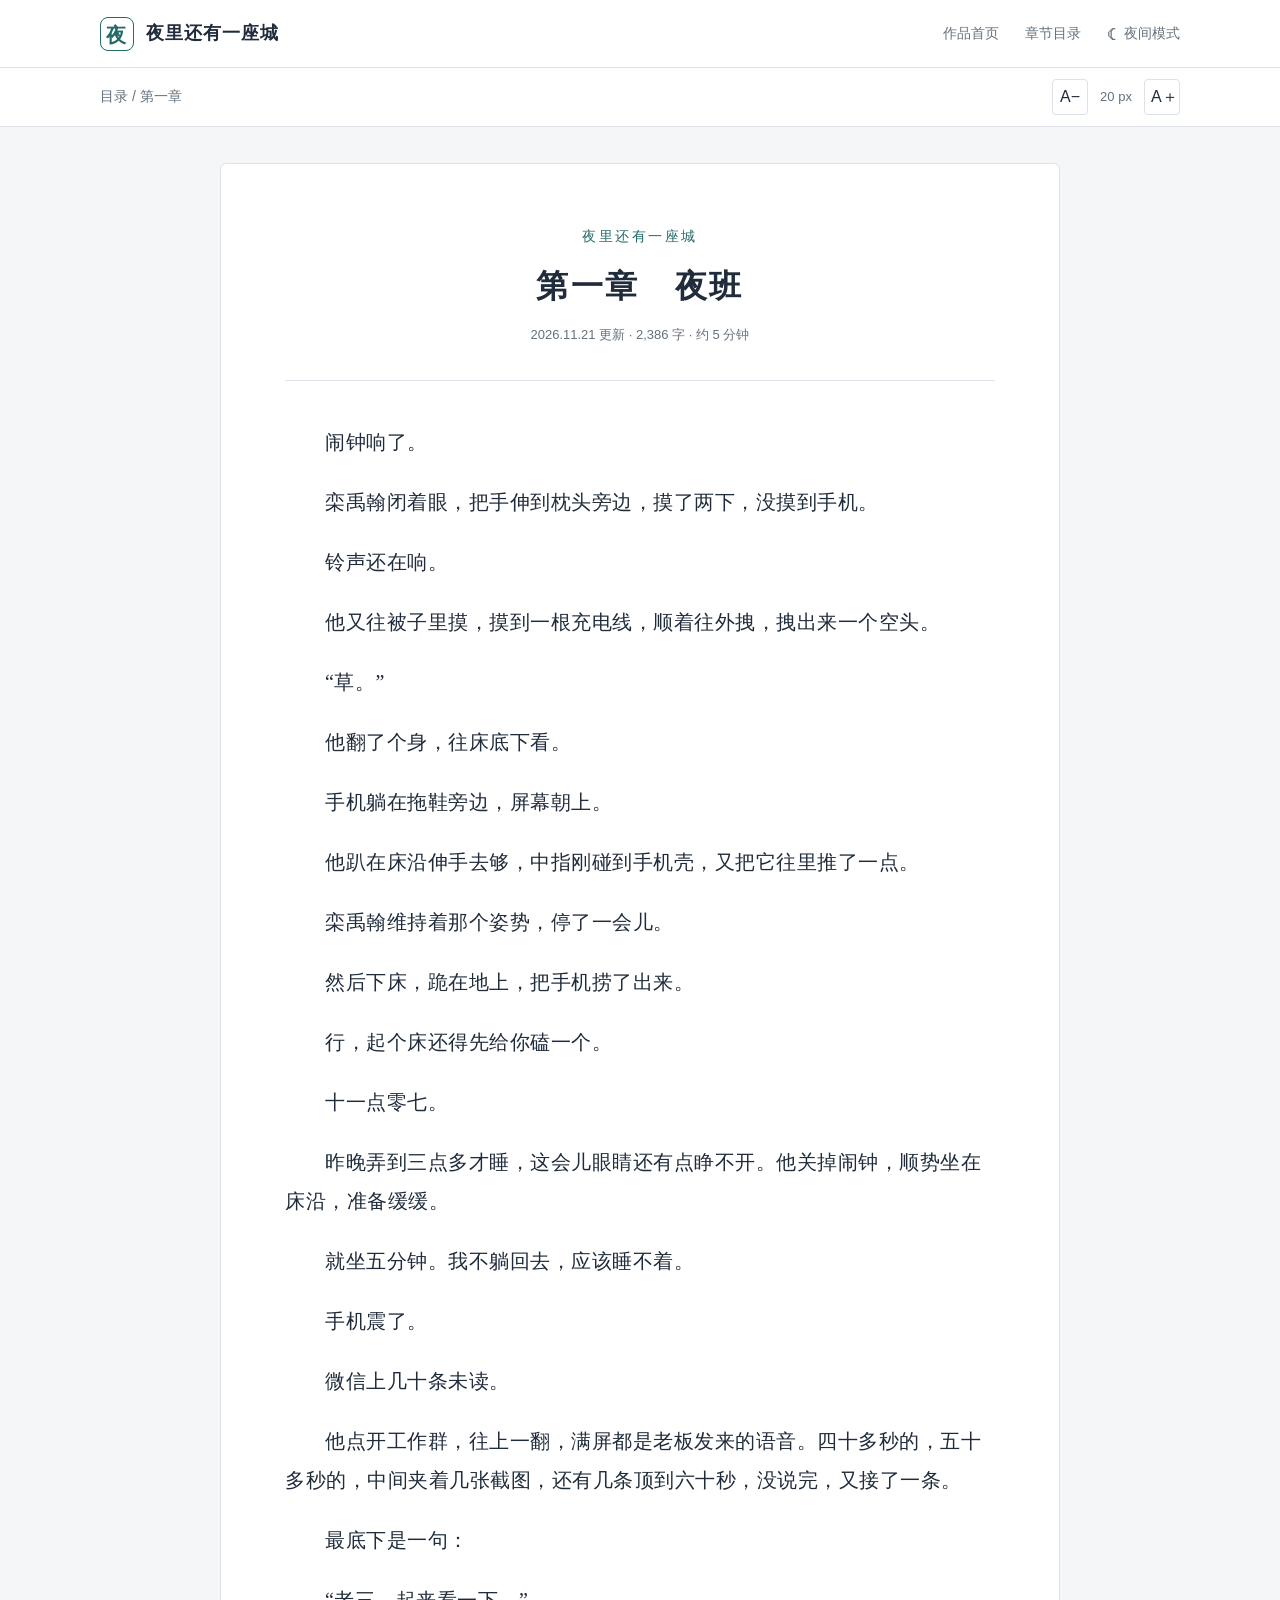
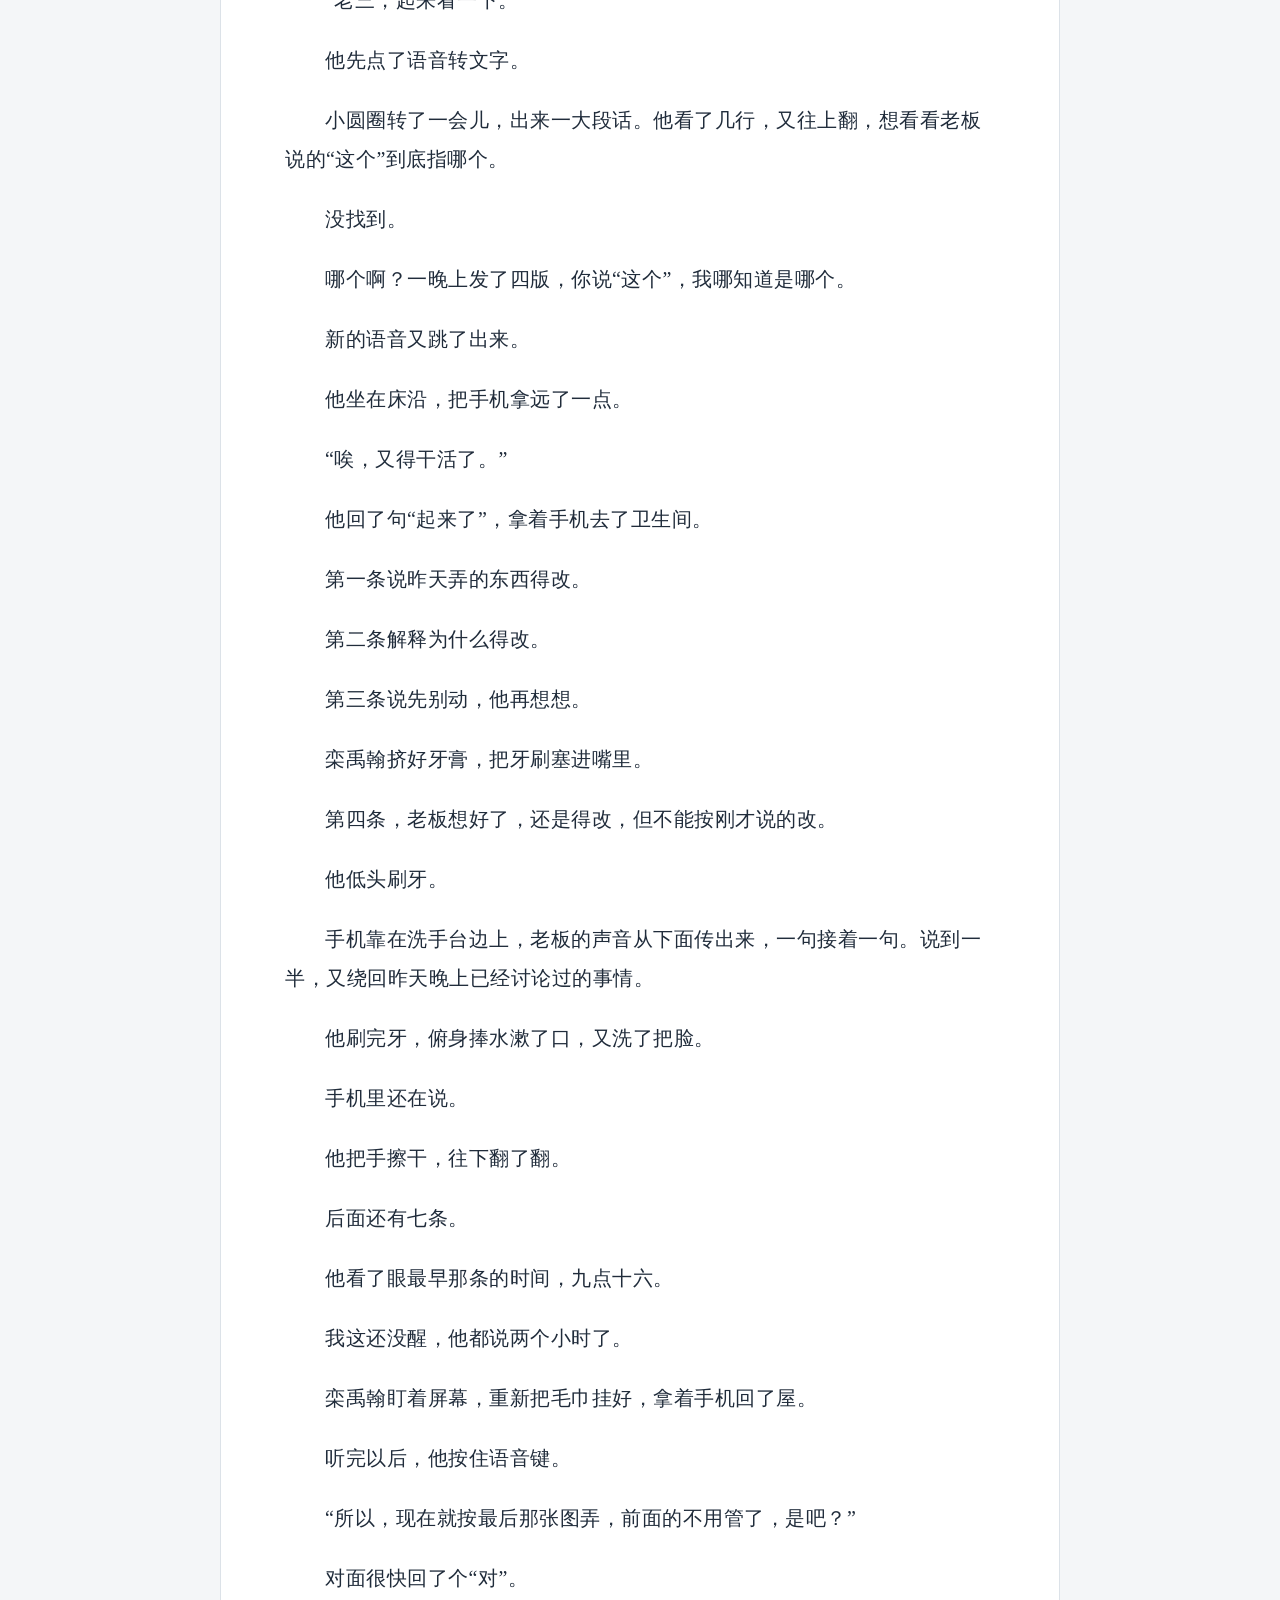
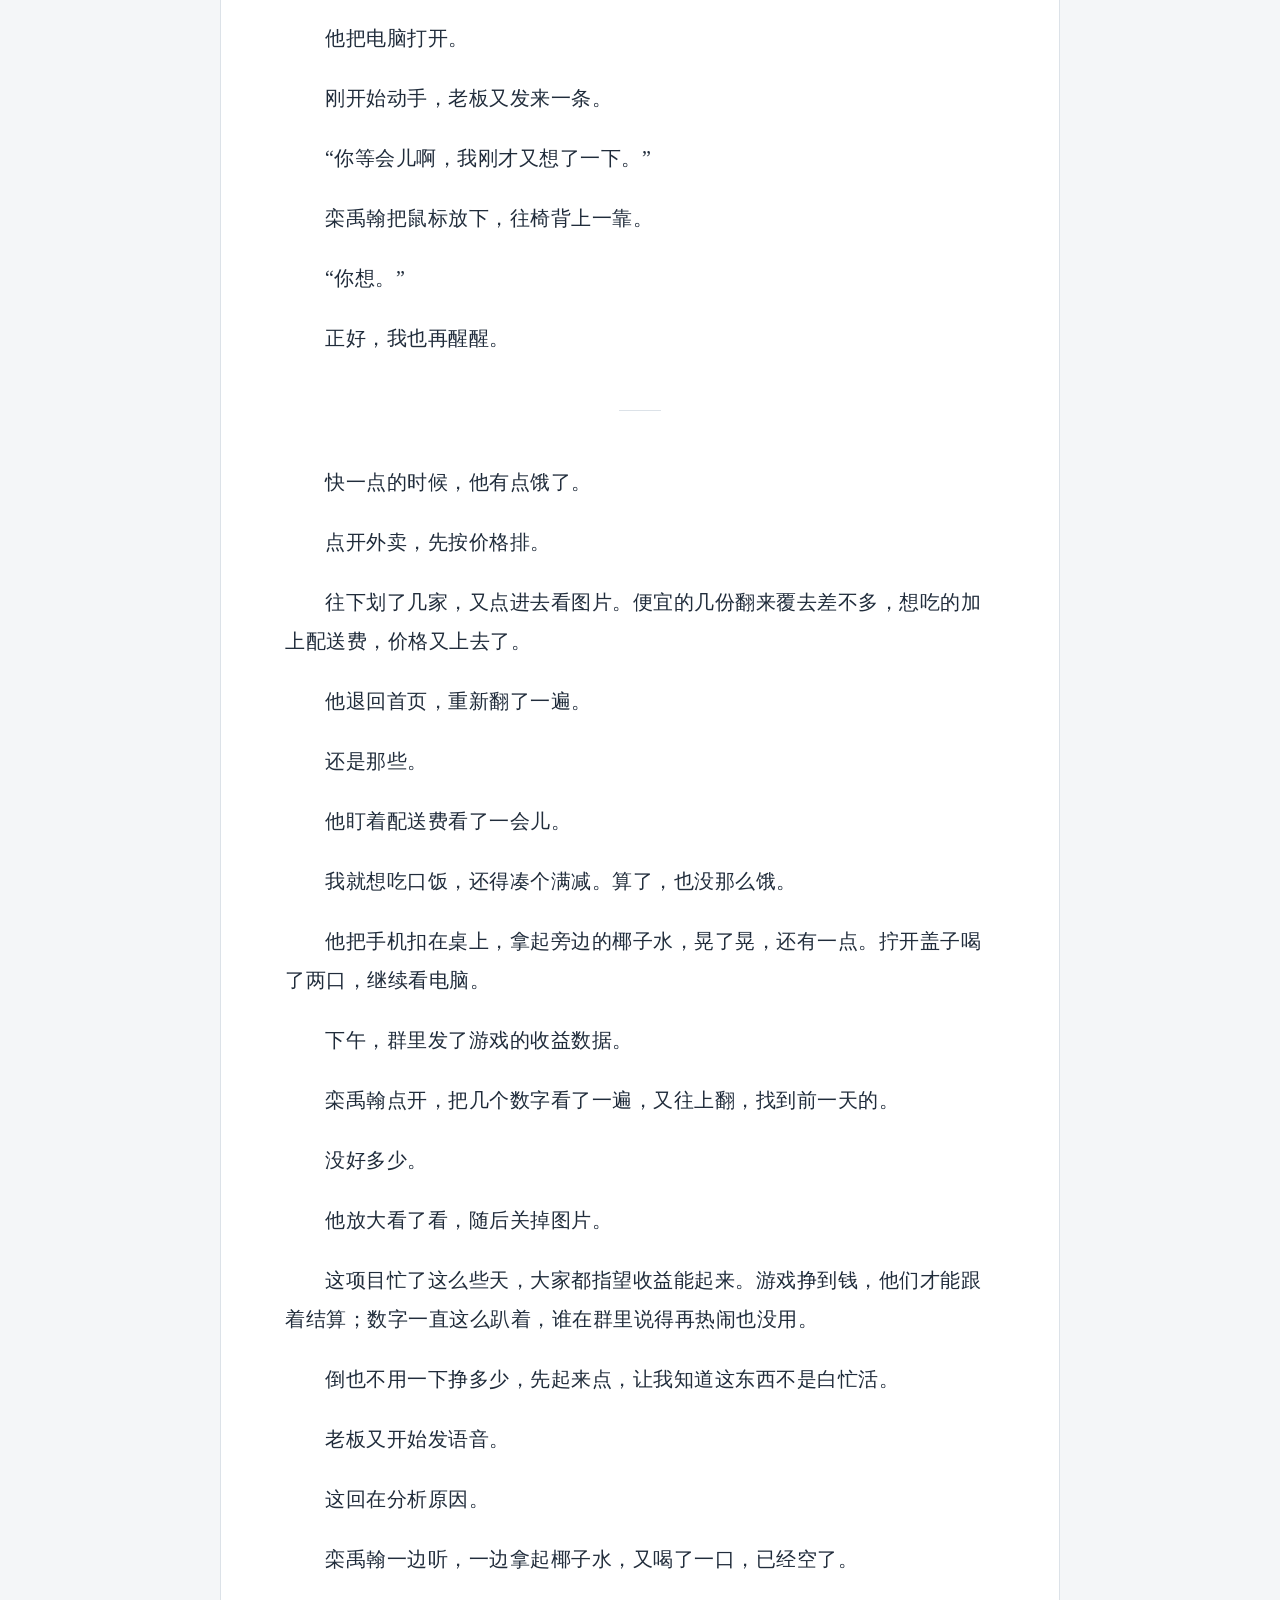
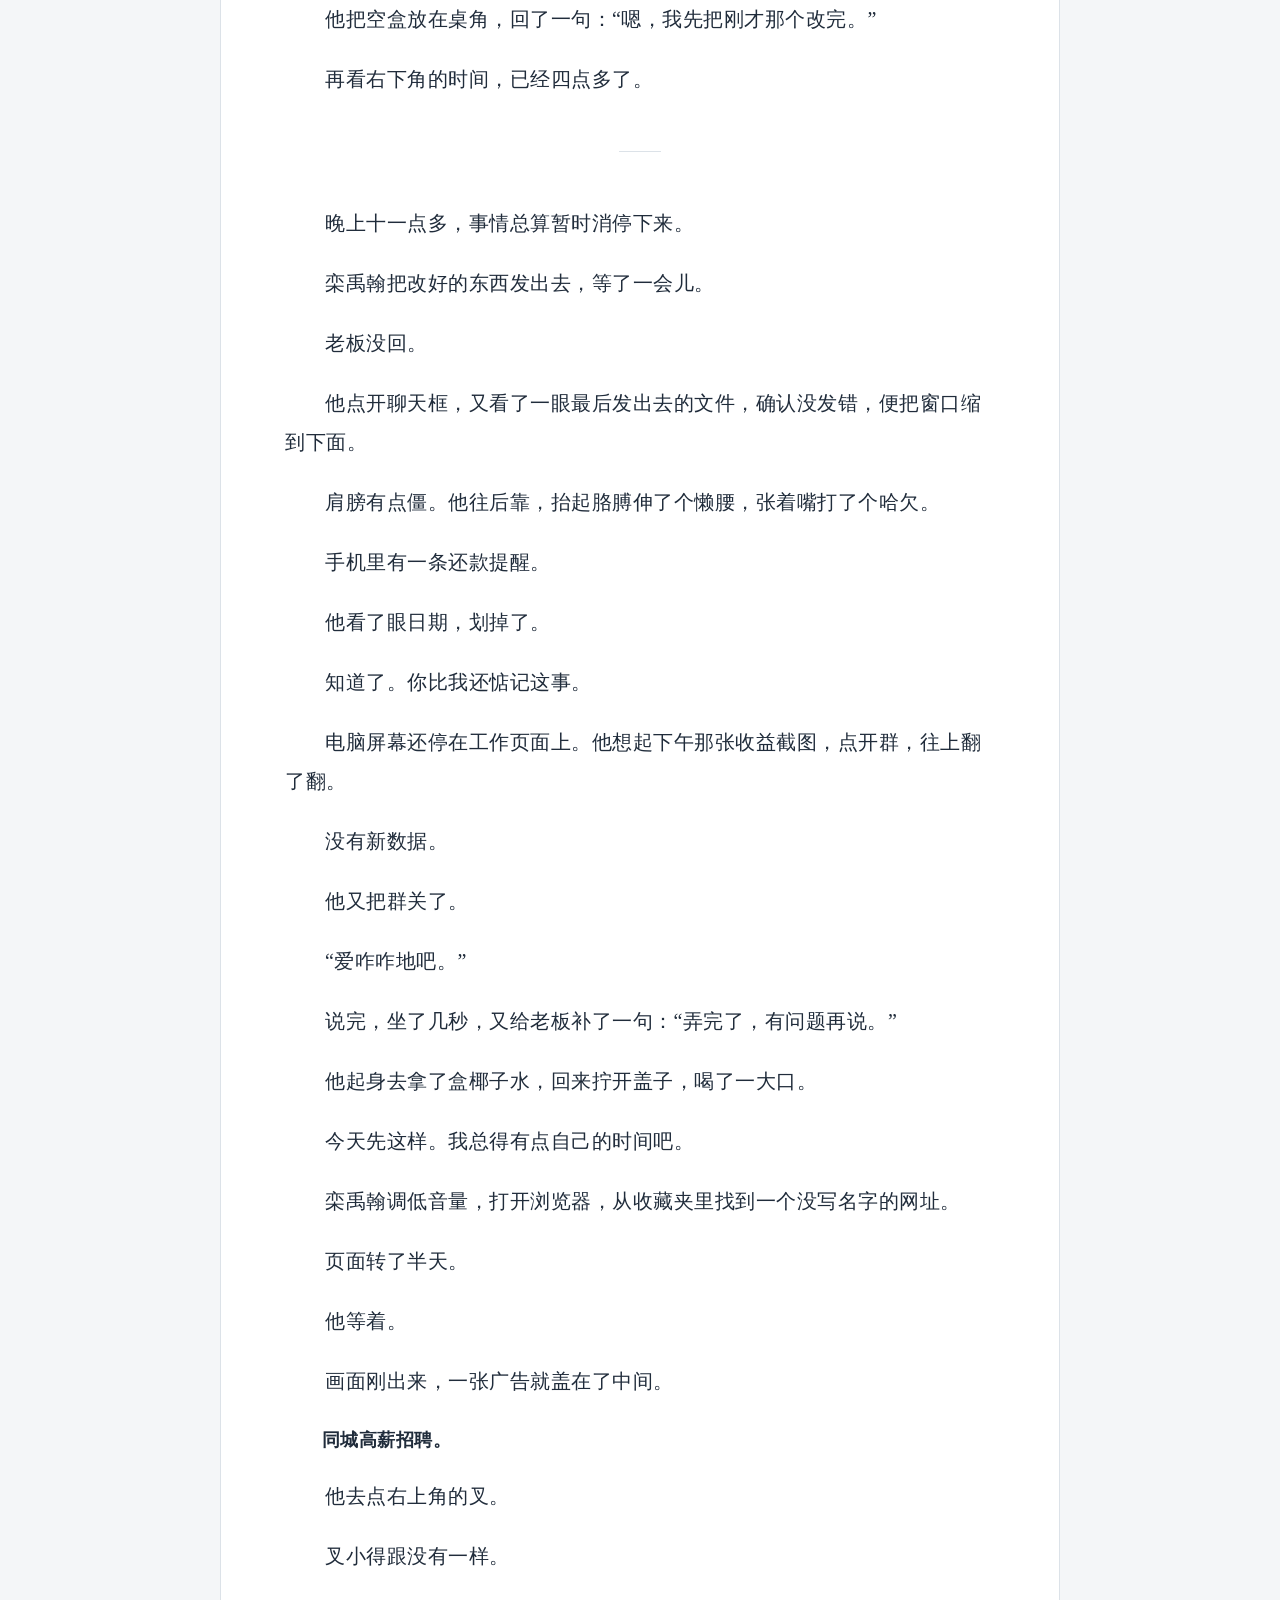
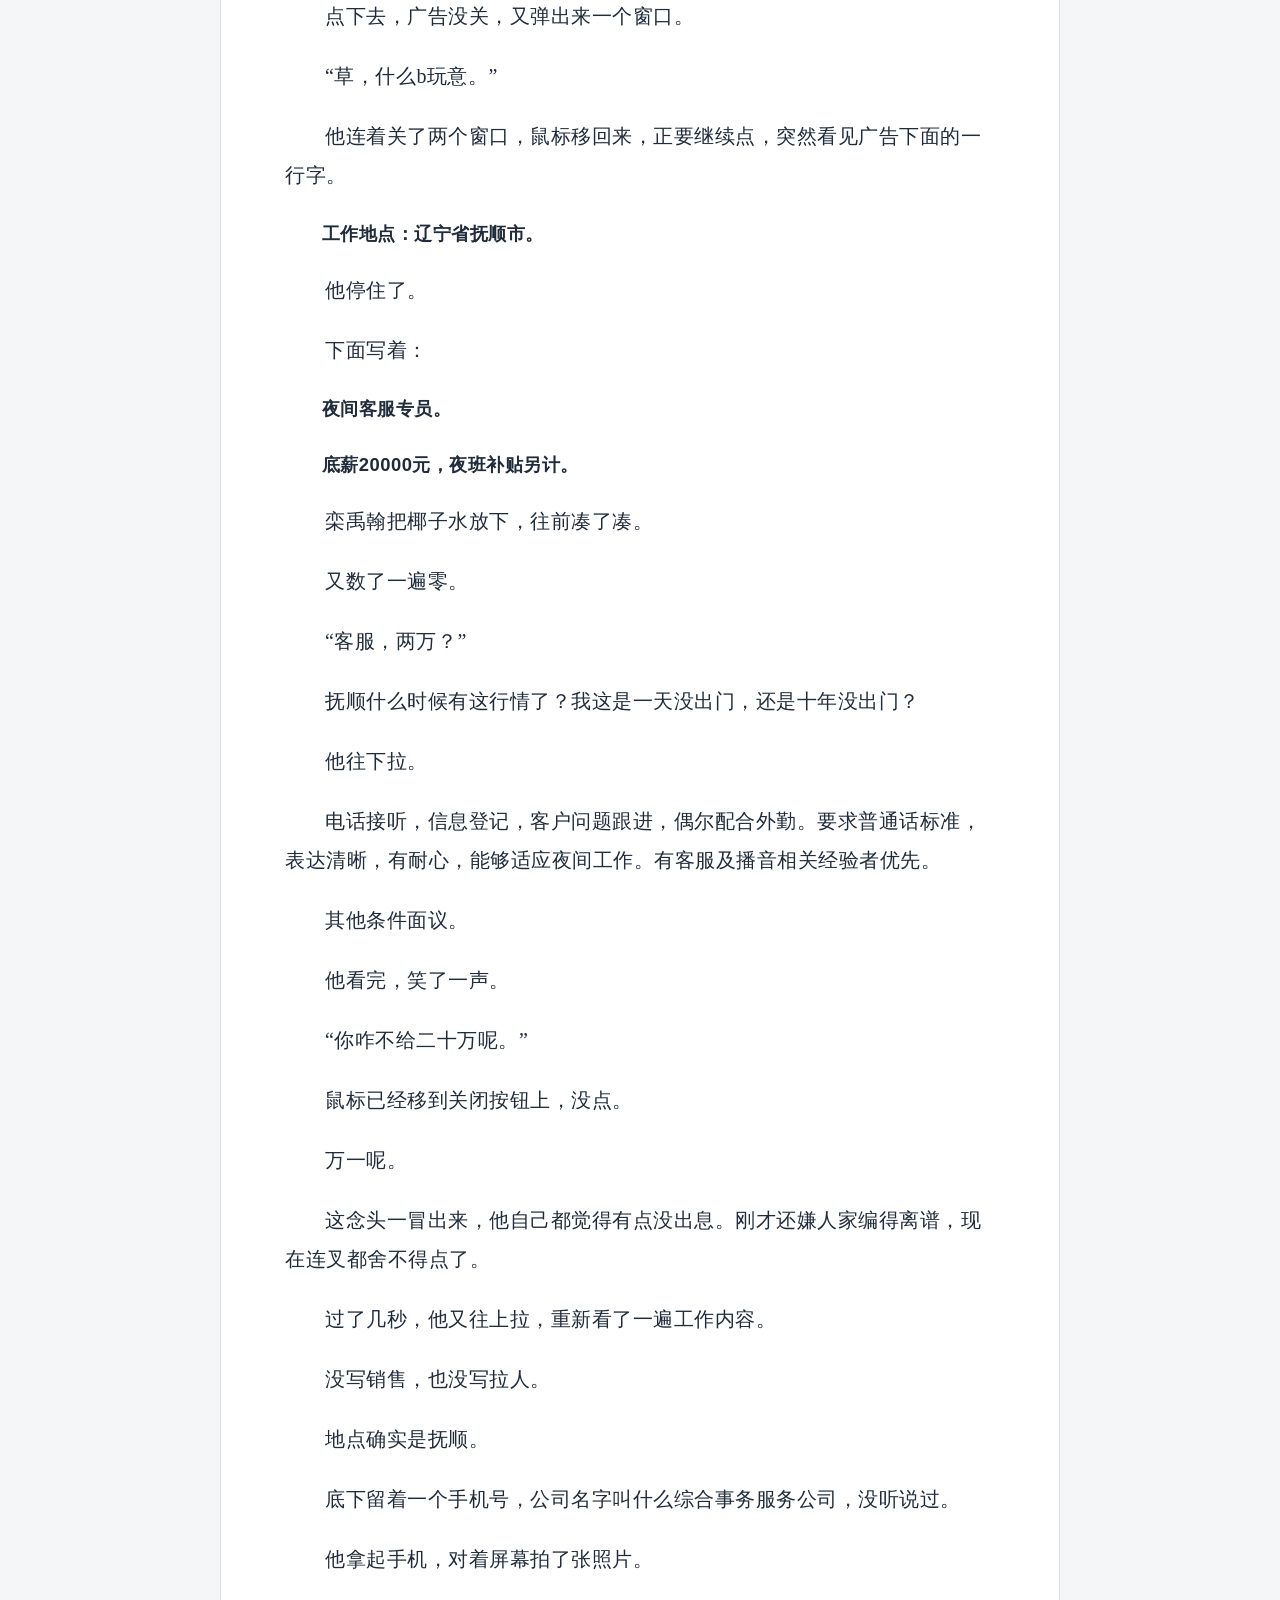
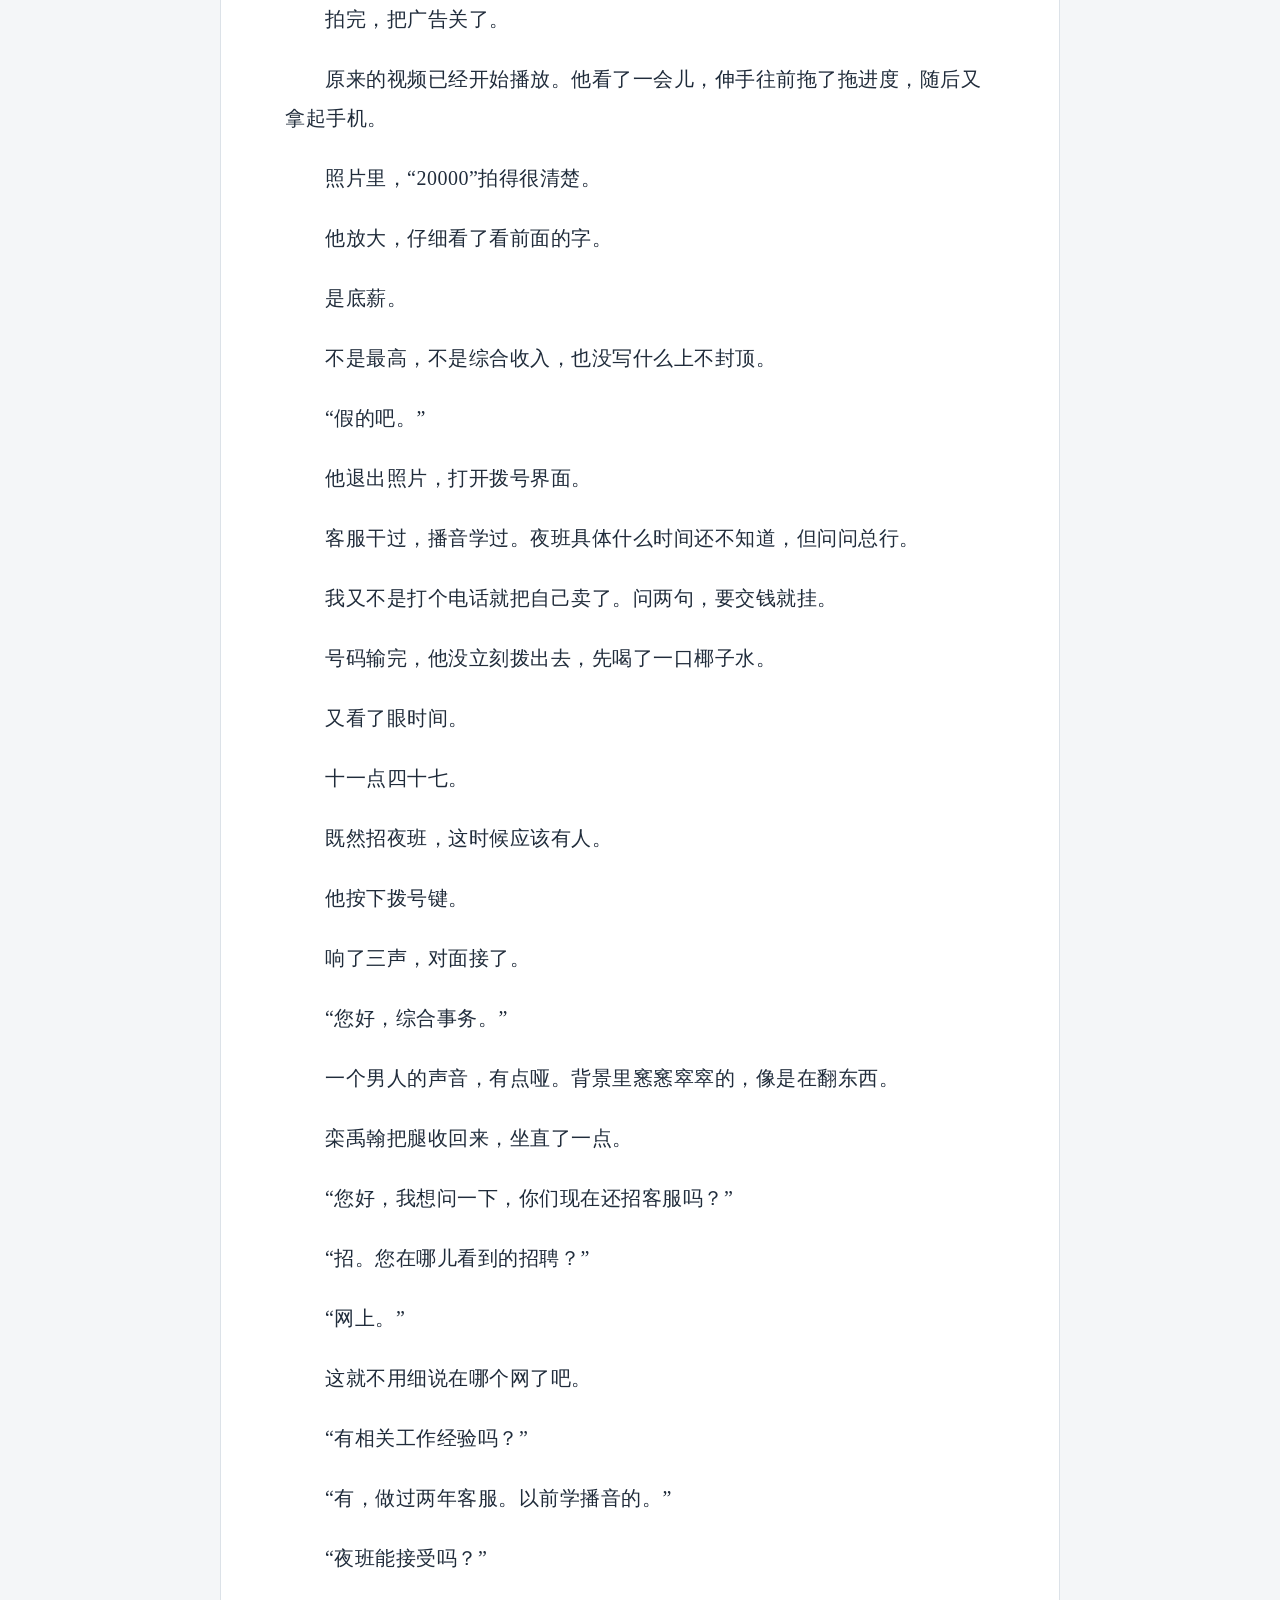
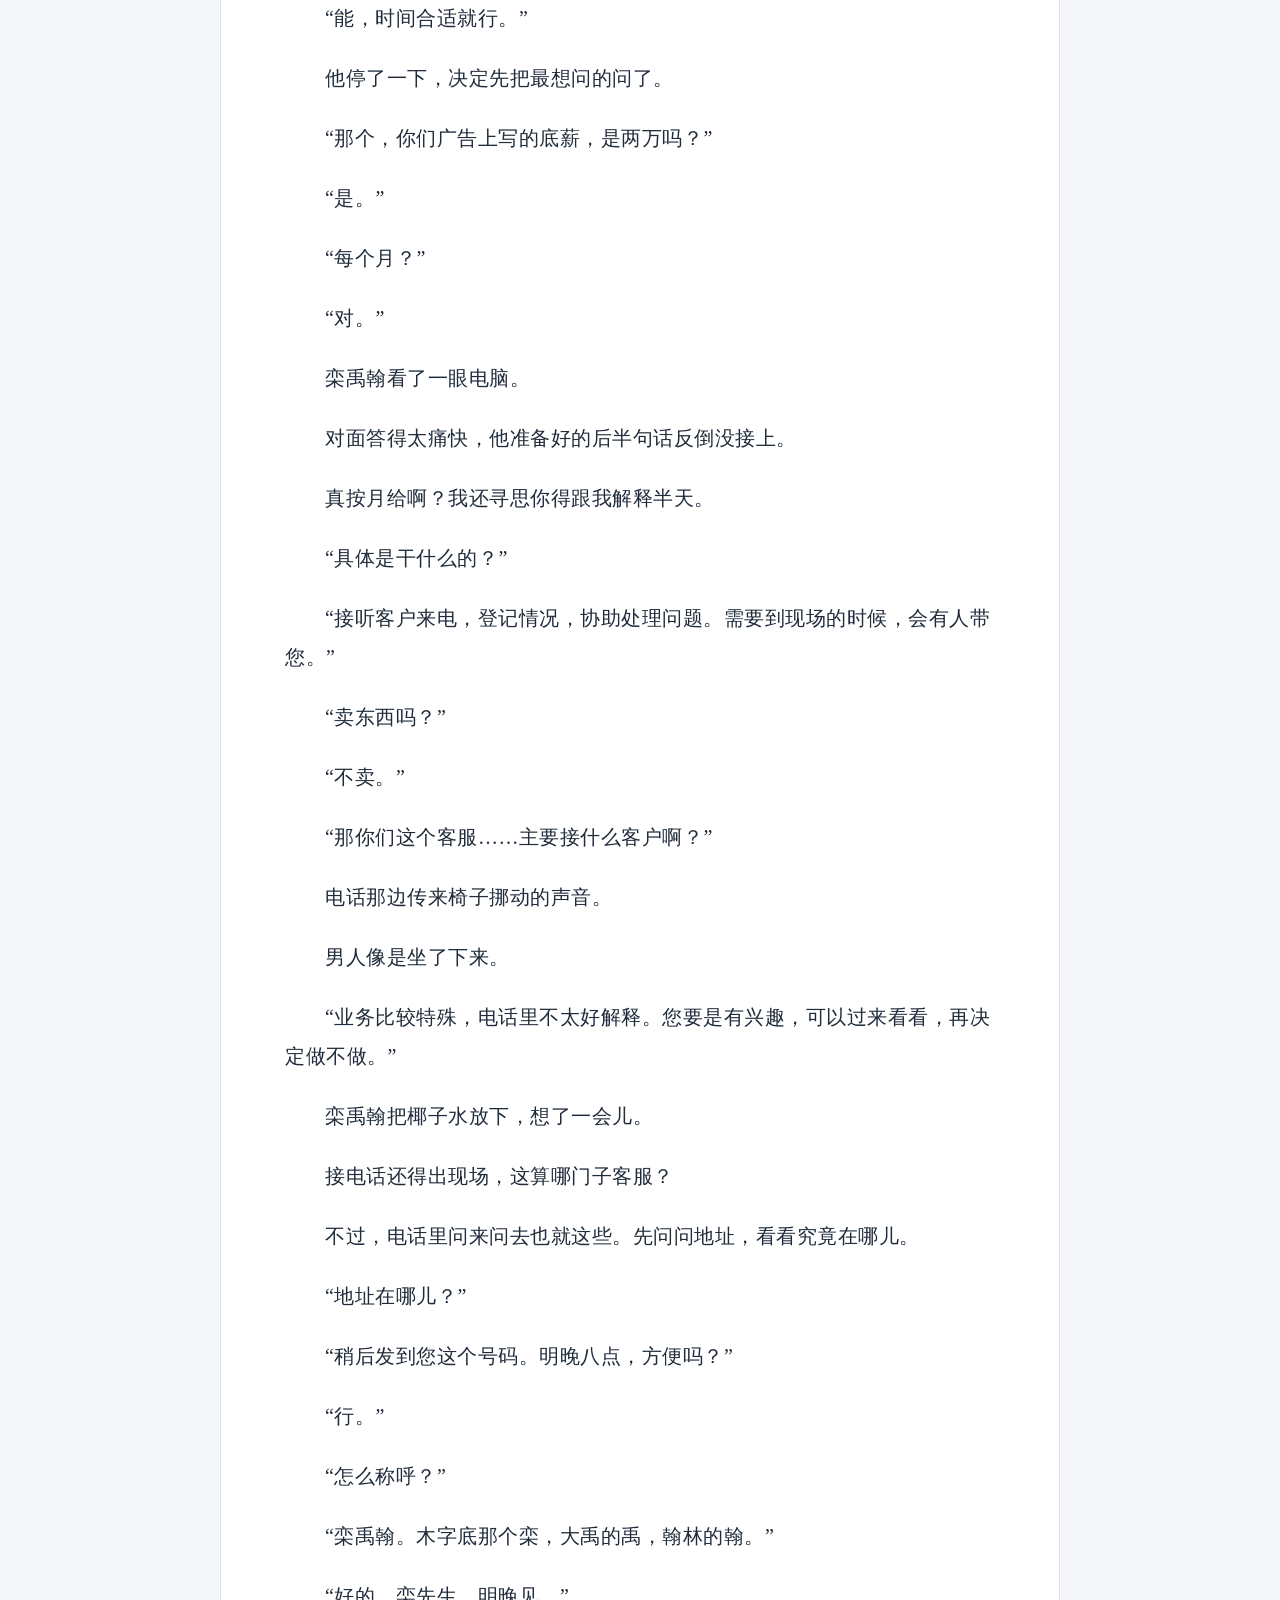
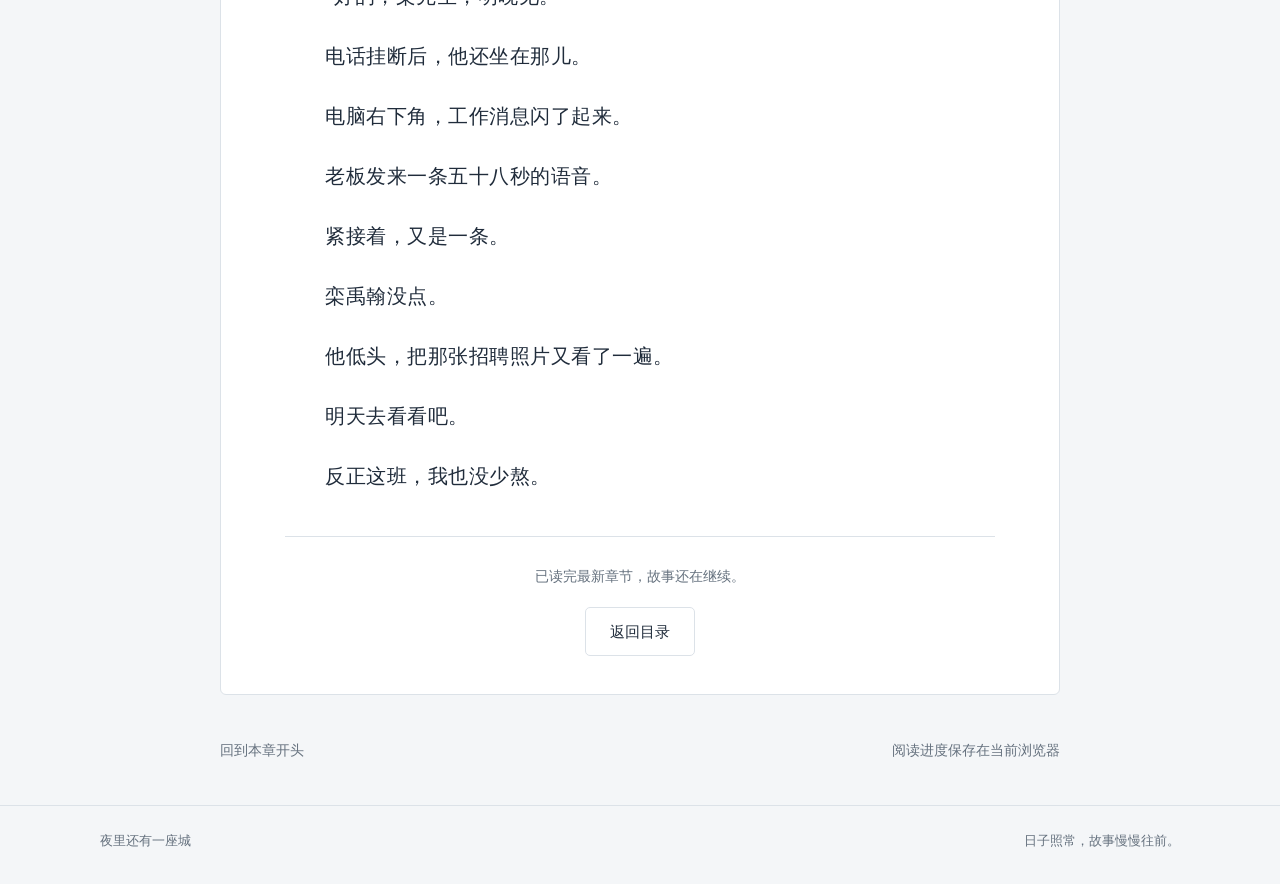
==== chapter-1.html @ 4584370a "Publish novel cover and first chapter" ====
<!doctype html>
<html lang="zh-CN"><head><meta charset="utf-8"><meta name="viewport" content="width=device-width, initial-scale=1"><meta name="theme-color" content="#172936"><meta name="description" content="找了份夜班客服，待遇不错。 我寻思，夜班我能熬，客户我能哄，麻烦点也不是不能干。 可这班上着上着，我就剩一个问题—— 你管这叫客服工作？！"><meta property="og:title" content="第一章 夜班 · 夜里还有一座城"><meta property="og:description" content="找了份夜班客服，待遇不错。 我寻思，夜班我能熬，客户我能哄，麻烦点也不是不能干。 可这班上着上着，我就剩一个问题—— 你管这叫客服工作？！"><meta property="og:image" content="cover.png"><title>第一章 夜班 · 夜里还有一座城</title><link rel="stylesheet" href="site.css"></head><body class="reader-page" data-chapter="chapter-1"><header class="site-header"><div class="wrap header-inner"><a class="brand" href="index.html"><span class="brand-mark" aria-hidden="true">夜</span><span>夜里还有一座城</span></a><nav class="header-nav" aria-label="主导航"><a class="home-nav" href="index.html">作品首页</a><a href="index.html#chapters">章节目录</a><button class="plain-btn" type="button" data-theme-toggle aria-label="切换到夜间模式"><span class="theme-icon" aria-hidden="true">☾</span><span class="theme-label">夜间模式</span></button></nav></div></header><div class="reader-toolbar"><div class="wrap reader-tools"><a class="reader-crumb" href="index.html#chapters">目录 / 第一章</a><div class="font-tools" aria-label="字号设置"><button type="button" id="font-smaller" aria-label="缩小字号">A−</button><output id="font-size" aria-live="polite">20 px</output><button type="button" id="font-larger" aria-label="增大字号">A＋</button></div></div><div class="progress-track" aria-hidden="true"><div class="progress-bar"></div></div></div><main id="main"><article class="reading-sheet"><div class="chapter-heading"><a class="eyebrow" href="index.html">夜里还有一座城</a><h1>第一章　夜班</h1><p class="meta">2026.11.21 更新 · 2,386 字 · 约 5 分钟</p></div><div class="resume-panel" id="resume-panel" hidden><span>上次读到 <span id="resume-percent"></span></span><div><button type="button" id="resume-button">接着读</button><button type="button" id="resume-dismiss">从头读</button></div></div><div class="prose"><p>闹钟响了。</p><p>栾禹翰闭着眼，把手伸到枕头旁边，摸了两下，没摸到手机。</p><p>铃声还在响。</p><p>他又往被子里摸，摸到一根充电线，顺着往外拽，拽出来一个空头。</p><p>“草。”</p><p>他翻了个身，往床底下看。</p><p>手机躺在拖鞋旁边，屏幕朝上。</p><p>他趴在床沿伸手去够，中指刚碰到手机壳，又把它往里推了一点。</p><p>栾禹翰维持着那个姿势，停了一会儿。</p><p>然后下床，跪在地上，把手机捞了出来。</p><p>行，起个床还得先给你磕一个。</p><p>十一点零七。</p><p>昨晚弄到三点多才睡，这会儿眼睛还有点睁不开。他关掉闹钟，顺势坐在床沿，准备缓缓。</p><p>就坐五分钟。我不躺回去，应该睡不着。</p><p>手机震了。</p><p>微信上几十条未读。</p><p>他点开工作群，往上一翻，满屏都是老板发来的语音。四十多秒的，五十多秒的，中间夹着几张截图，还有几条顶到六十秒，没说完，又接了一条。</p><p>最底下是一句：</p><p>“老三，起来看一下。”</p><p>他先点了语音转文字。</p><p>小圆圈转了一会儿，出来一大段话。他看了几行，又往上翻，想看看老板说的“这个”到底指哪个。</p><p>没找到。</p><p>哪个啊？一晚上发了四版，你说“这个”，我哪知道是哪个。</p><p>新的语音又跳了出来。</p><p>他坐在床沿，把手机拿远了一点。</p><p>“唉，又得干活了。”</p><p>他回了句“起来了”，拿着手机去了卫生间。</p><p>第一条说昨天弄的东西得改。</p><p>第二条解释为什么得改。</p><p>第三条说先别动，他再想想。</p><p>栾禹翰挤好牙膏，把牙刷塞进嘴里。</p><p>第四条，老板想好了，还是得改，但不能按刚才说的改。</p><p>他低头刷牙。</p><p>手机靠在洗手台边上，老板的声音从下面传出来，一句接着一句。说到一半，又绕回昨天晚上已经讨论过的事情。</p><p>他刷完牙，俯身捧水漱了口，又洗了把脸。</p><p>手机里还在说。</p><p>他把手擦干，往下翻了翻。</p><p>后面还有七条。</p><p>他看了眼最早那条的时间，九点十六。</p><p>我这还没醒，他都说两个小时了。</p><p>栾禹翰盯着屏幕，重新把毛巾挂好，拿着手机回了屋。</p><p>听完以后，他按住语音键。</p><p>“所以，现在就按最后那张图弄，前面的不用管了，是吧？”</p><p>对面很快回了个“对”。</p><p>他把电脑打开。</p><p>刚开始动手，老板又发来一条。</p><p>“你等会儿啊，我刚才又想了一下。”</p><p>栾禹翰把鼠标放下，往椅背上一靠。</p><p>“你想。”</p><p>正好，我也再醒醒。</p><hr aria-label="场景转换"><p>快一点的时候，他有点饿了。</p><p>点开外卖，先按价格排。</p><p>往下划了几家，又点进去看图片。便宜的几份翻来覆去差不多，想吃的加上配送费，价格又上去了。</p><p>他退回首页，重新翻了一遍。</p><p>还是那些。</p><p>他盯着配送费看了一会儿。</p><p>我就想吃口饭，还得凑个满减。算了，也没那么饿。</p><p>他把手机扣在桌上，拿起旁边的椰子水，晃了晃，还有一点。拧开盖子喝了两口，继续看电脑。</p><p>下午，群里发了游戏的收益数据。</p><p>栾禹翰点开，把几个数字看了一遍，又往上翻，找到前一天的。</p><p>没好多少。</p><p>他放大看了看，随后关掉图片。</p><p>这项目忙了这么些天，大家都指望收益能起来。游戏挣到钱，他们才能跟着结算；数字一直这么趴着，谁在群里说得再热闹也没用。</p><p>倒也不用一下挣多少，先起来点，让我知道这东西不是白忙活。</p><p>老板又开始发语音。</p><p>这回在分析原因。</p><p>栾禹翰一边听，一边拿起椰子水，又喝了一口，已经空了。</p><p>他把空盒放在桌角，回了一句：“嗯，我先把刚才那个改完。”</p><p>再看右下角的时间，已经四点多了。</p><hr aria-label="场景转换"><p>晚上十一点多，事情总算暂时消停下来。</p><p>栾禹翰把改好的东西发出去，等了一会儿。</p><p>老板没回。</p><p>他点开聊天框，又看了一眼最后发出去的文件，确认没发错，便把窗口缩到下面。</p><p>肩膀有点僵。他往后靠，抬起胳膊伸了个懒腰，张着嘴打了个哈欠。</p><p>手机里有一条还款提醒。</p><p>他看了眼日期，划掉了。</p><p>知道了。你比我还惦记这事。</p><p>电脑屏幕还停在工作页面上。他想起下午那张收益截图，点开群，往上翻了翻。</p><p>没有新数据。</p><p>他又把群关了。</p><p>“爱咋咋地吧。”</p><p>说完，坐了几秒，又给老板补了一句：“弄完了，有问题再说。”</p><p>他起身去拿了盒椰子水，回来拧开盖子，喝了一大口。</p><p>今天先这样。我总得有点自己的时间吧。</p><p>栾禹翰调低音量，打开浏览器，从收藏夹里找到一个没写名字的网址。</p><p>页面转了半天。</p><p>他等着。</p><p>画面刚出来，一张广告就盖在了中间。</p><p class="advert"><strong>同城高薪招聘。</strong></p><p>他去点右上角的叉。</p><p>叉小得跟没有一样。</p><p>点下去，广告没关，又弹出来一个窗口。</p><p>“草，什么b玩意。”</p><p>他连着关了两个窗口，鼠标移回来，正要继续点，突然看见广告下面的一行字。</p><p class="advert"><strong>工作地点：辽宁省抚顺市。</strong></p><p>他停住了。</p><p>下面写着：</p><p class="advert"><strong>夜间客服专员。</strong></p><p class="advert"><strong>底薪20000元，夜班补贴另计。</strong></p><p>栾禹翰把椰子水放下，往前凑了凑。</p><p>又数了一遍零。</p><p>“客服，两万？”</p><p>抚顺什么时候有这行情了？我这是一天没出门，还是十年没出门？</p><p>他往下拉。</p><p>电话接听，信息登记，客户问题跟进，偶尔配合外勤。要求普通话标准，表达清晰，有耐心，能够适应夜间工作。有客服及播音相关经验者优先。</p><p>其他条件面议。</p><p>他看完，笑了一声。</p><p>“你咋不给二十万呢。”</p><p>鼠标已经移到关闭按钮上，没点。</p><p>万一呢。</p><p>这念头一冒出来，他自己都觉得有点没出息。刚才还嫌人家编得离谱，现在连叉都舍不得点了。</p><p>过了几秒，他又往上拉，重新看了一遍工作内容。</p><p>没写销售，也没写拉人。</p><p>地点确实是抚顺。</p><p>底下留着一个手机号，公司名字叫什么综合事务服务公司，没听说过。</p><p>他拿起手机，对着屏幕拍了张照片。</p><p>拍完，把广告关了。</p><p>原来的视频已经开始播放。他看了一会儿，伸手往前拖了拖进度，随后又拿起手机。</p><p>照片里，“20000”拍得很清楚。</p><p>他放大，仔细看了看前面的字。</p><p>是底薪。</p><p>不是最高，不是综合收入，也没写什么上不封顶。</p><p>“假的吧。”</p><p>他退出照片，打开拨号界面。</p><p>客服干过，播音学过。夜班具体什么时间还不知道，但问问总行。</p><p>我又不是打个电话就把自己卖了。问两句，要交钱就挂。</p><p>号码输完，他没立刻拨出去，先喝了一口椰子水。</p><p>又看了眼时间。</p><p>十一点四十七。</p><p>既然招夜班，这时候应该有人。</p><p>他按下拨号键。</p><p>响了三声，对面接了。</p><p>“您好，综合事务。”</p><p>一个男人的声音，有点哑。背景里窸窸窣窣的，像是在翻东西。</p><p>栾禹翰把腿收回来，坐直了一点。</p><p>“您好，我想问一下，你们现在还招客服吗？”</p><p>“招。您在哪儿看到的招聘？”</p><p>“网上。”</p><p>这就不用细说在哪个网了吧。</p><p>“有相关工作经验吗？”</p><p>“有，做过两年客服。以前学播音的。”</p><p>“夜班能接受吗？”</p><p>“能，时间合适就行。”</p><p>他停了一下，决定先把最想问的问了。</p><p>“那个，你们广告上写的底薪，是两万吗？”</p><p>“是。”</p><p>“每个月？”</p><p>“对。”</p><p>栾禹翰看了一眼电脑。</p><p>对面答得太痛快，他准备好的后半句话反倒没接上。</p><p>真按月给啊？我还寻思你得跟我解释半天。</p><p>“具体是干什么的？”</p><p>“接听客户来电，登记情况，协助处理问题。需要到现场的时候，会有人带您。”</p><p>“卖东西吗？”</p><p>“不卖。”</p><p>“那你们这个客服……主要接什么客户啊？”</p><p>电话那边传来椅子挪动的声音。</p><p>男人像是坐了下来。</p><p>“业务比较特殊，电话里不太好解释。您要是有兴趣，可以过来看看，再决定做不做。”</p><p>栾禹翰把椰子水放下，想了一会儿。</p><p>接电话还得出现场，这算哪门子客服？</p><p>不过，电话里问来问去也就这些。先问问地址，看看究竟在哪儿。</p><p>“地址在哪儿？”</p><p>“稍后发到您这个号码。明晚八点，方便吗？”</p><p>“行。”</p><p>“怎么称呼？”</p><p>“栾禹翰。木字底那个栾，大禹的禹，翰林的翰。”</p><p>“好的，栾先生，明晚见。”</p><p>电话挂断后，他还坐在那儿。</p><p>电脑右下角，工作消息闪了起来。</p><p>老板发来一条五十八秒的语音。</p><p>紧接着，又是一条。</p><p>栾禹翰没点。</p><p>他低头，把那张招聘照片又看了一遍。</p><p>明天去看看吧。</p><p>反正这班，我也没少熬。</p></div><div class="chapter-end"><p>已读完最新章节，故事还在继续。</p><nav class="end-nav" aria-label="章节导航"><a class="button" href="index.html#chapters">返回目录</a></nav></div></article><div class="reader-bottom"><a href="#main">回到本章开头</a><span>阅读进度保存在当前浏览器</span></div></main><footer class="site-footer"><div class="wrap footer-inner"><span>夜里还有一座城</span><span>日子照常，故事慢慢往前。</span></div></footer><script id="chapter-index" type="application/json">{"chapter-1": "chapter-1.html"}</script><script src="site.js" defer></script></body></html>
---- site.css ----
@charset "UTF-8";
:root{color-scheme:light;--bg:#f4f6f8;--paper:#fff;--ink:#202c3b;--muted:#65717e;--line:#dce2e8;--accent:#246b68;--soft:#e9f2ef;--nav:#172936;--reader-size:20px}
*{box-sizing:border-box}html{scroll-behavior:smooth;scroll-padding-top:100px}body{margin:0;background:var(--bg);color:var(--ink);font-family:-apple-system,BlinkMacSystemFont,"PingFang SC","Microsoft YaHei",sans-serif;line-height:1.7}body[data-theme=dark]{color-scheme:dark;--bg:#121a21;--paper:#1a252e;--ink:#e0e7eb;--muted:#a5b3bd;--line:#33414b;--accent:#8bcbc0;--soft:#263a3b;--nav:#dfe9ec}a{color:inherit;text-decoration:none}button{font:inherit;cursor:pointer}button,a{-webkit-tap-highlight-color:transparent}a:focus-visible,button:focus-visible{outline:3px solid #c68439;outline-offset:5px}button:disabled{opacity:.35;cursor:default}a,button{touch-action:manipulation}img{display:block;max-width:100%}.wrap{width:min(1080px,calc(100% - 64px));margin-inline:auto}.site-header{height:82px;border-bottom:1px solid var(--line);background:var(--paper)}.header-inner{height:100%;display:flex;align-items:center;justify-content:space-between;gap:24px}.brand{display:flex;align-items:center;gap:12px;font-size:18px;font-weight:650;letter-spacing:.06em}.brand-mark{width:34px;height:34px;display:grid;place-items:center;border:1px solid var(--accent);border-radius:8px;color:var(--accent);font-family:serif;font-size:20px}.header-nav{display:flex;align-items:center;gap:26px;font-size:14px;color:var(--muted)}.header-nav a:hover{color:var(--accent)}.plain-btn{border:0;background:transparent;color:var(--muted);padding:9px 0;display:inline-flex;align-items:center;gap:7px}.theme-icon{font-size:19px;line-height:1}.eyebrow{font-size:14px;letter-spacing:.18em;color:var(--accent);font-weight:600}.book-hero{display:grid;grid-template-columns:280px 1fr;gap:72px;align-items:center;padding:62px 40px 60px}.cover-wrap{position:relative;isolation:isolate}.cover-wrap:before{content:"";position:absolute;inset:16px -13px -13px 16px;background:var(--line);border-radius:3px;z-index:-1}.cover{width:280px;aspect-ratio:2/3;object-fit:cover;border-radius:3px;box-shadow:0 14px 32px #162b3a26}.book-title{font-family:"Songti SC","STSong","Noto Serif CJK SC",serif;font-size:clamp(36px,4vw,50px);font-weight:650;letter-spacing:.06em;line-height:1.25;margin:17px 0 13px;color:var(--nav)}.subtitle{font-size:16px;color:var(--muted);margin:0 0 23px}.tags{display:flex;gap:8px;flex-wrap:wrap}.tag{font-size:13px;line-height:1.5;padding:4px 10px;border:1px solid var(--line);border-radius:4px;color:var(--muted)}.tag.active{color:var(--accent);background:var(--soft);border-color:transparent}.description{font-size:16px;line-height:1.95;margin:22px 0 24px;max-width:570px}.actions{display:flex;gap:12px;flex-wrap:wrap}.button{padding:11px 24px;min-height:46px;display:inline-flex;justify-content:center;align-items:center;border-radius:5px;border:1px solid var(--line);background:var(--paper);font-size:15px}.button.primary{color:#fff;background:#246b68;border-color:#246b68}.button:hover{filter:brightness(.96)}.book-meta{font-size:13px;color:var(--muted);margin-top:20px;display:flex;gap:18px;flex-wrap:wrap}.catalog{background:var(--paper);border:1px solid var(--line);border-radius:8px;padding:30px 36px;margin-bottom:54px;scroll-margin-top:30px}.section-head{display:flex;align-items:baseline;justify-content:space-between;gap:20px;margin-bottom:17px}.section-head h2{font-size:22px;margin:0;font-weight:600}.section-head span{font-size:14px;color:var(--muted)}.chapter-list{list-style:none;margin:0;padding:0}.chapter-item{display:flex;gap:24px;align-items:center;justify-content:space-between;padding:22px 0;border-top:1px solid var(--line)}.chapter-item:hover .chapter-name{color:var(--accent)}.chapter-name{font-size:17px;font-weight:550}.chapter-label{color:var(--muted);font-size:14px;margin-right:20px;font-weight:400}.chapter-detail{font-size:14px;color:var(--muted);display:flex;gap:18px;align-items:center}.chapter-excerpt{font-size:14px;color:var(--muted);margin:7px 0 0;max-width:690px}.catalog-note{font-size:14px;color:var(--muted);padding-top:20px;border-top:1px solid var(--line);margin:0}.site-footer{font-size:13px;color:var(--muted);padding:24px 0 32px;border-top:1px solid var(--line)}.footer-inner{display:flex;justify-content:space-between;gap:20px;flex-wrap:wrap}.reader-page .site-header{height:68px}.reader-toolbar{position:sticky;top:0;z-index:10;border-bottom:1px solid var(--line);background:var(--paper)}.reader-tools{min-height:58px;display:flex;align-items:center;justify-content:space-between;gap:14px}.reader-crumb{font-size:14px;color:var(--muted)}.font-tools{display:flex;align-items:center;gap:9px;white-space:nowrap}.font-tools button{width:36px;height:36px;color:var(--ink);background:transparent;border:1px solid var(--line);border-radius:4px;font-size:16px}.font-tools output{font-size:13px;color:var(--muted);min-width:38px;text-align:center}.progress-track{position:absolute;left:0;bottom:-1px;height:2px;width:100%;pointer-events:none}.progress-bar{height:100%;background:var(--accent);width:0}.reading-sheet{background:var(--paper);max-width:840px;margin:36px auto 44px;border:1px solid var(--line);border-radius:6px;padding:58px 64px 38px}.chapter-heading{text-align:center;border-bottom:1px solid var(--line);padding-bottom:34px;margin-bottom:42px}.chapter-heading .eyebrow{font-size:14px;font-weight:400}.chapter-heading h1{font-family:"Songti SC","STSong",serif;line-height:1.4;font-size:32px;letter-spacing:.08em;font-weight:600;margin:15px 0}.chapter-heading .meta{font-size:13px;color:var(--muted);margin:0}.prose{font-family:"Songti SC","STSong","Noto Serif CJK SC",serif;font-size:var(--reader-size);line-height:1.95;overflow-wrap:break-word;letter-spacing:.025em}.prose p{margin:0 0 1.05em;text-indent:2em}.prose p.advert{font-family:-apple-system,BlinkMacSystemFont,"PingFang SC",sans-serif;font-size:.92em;font-weight:600}.prose hr{border:0;margin:2.6em auto;width:42px;height:1px;background:var(--line)}.chapter-end{border-top:1px solid var(--line);margin-top:40px;padding:28px 0 0;text-align:center}.chapter-end p{color:var(--muted);font-size:14px;margin:0 0 18px}.end-nav{display:flex;justify-content:center;gap:12px;flex-wrap:wrap}.reader-bottom{max-width:840px;margin:0 auto 42px;display:flex;justify-content:space-between;gap:18px;font-size:14px;color:var(--muted)}.resume-panel{background:var(--soft);color:var(--accent);border-radius:5px;padding:14px 18px;display:flex;align-items:center;justify-content:space-between;gap:16px;font-size:14px;margin-bottom:28px}.resume-panel button{border:0;background:transparent;color:inherit;text-decoration:underline;font-size:14px;padding:5px}.resume-panel[hidden], [hidden]{display:none!important}.noscript{padding:16px;text-align:center;font-size:14px;background:var(--soft)}
.cover{height:auto}
@media(min-width:1400px){.book-hero{gap:84px;padding-top:72px;padding-bottom:72px}}
@media(max-width:800px){.wrap{width:calc(100% - 40px)}.book-hero{grid-template-columns:210px 1fr;gap:35px;padding:42px 0}.cover{width:210px}.book-title{font-size:36px}.description{font-size:15px}.book-meta{gap:10px}.catalog{padding:24px}.reading-sheet{margin:22px 20px;padding:42px 36px}.reader-bottom{padding-inline:20px}}
@media(max-width:560px){.wrap{width:calc(100% - 32px)}.site-header{height:68px}.brand{font-size:16px;gap:9px}.brand-mark{width:29px;height:29px;font-size:17px}.header-nav{gap:16px;font-size:13px}.home-nav{display:none}.theme-label{display:none}.plain-btn{min-width:34px;min-height:40px;justify-content:center}.book-hero{grid-template-columns:1fr;gap:30px;padding:32px 4px}.cover-wrap{width:194px;margin:0 auto}.cover{width:194px}.book-title{font-size:35px;margin-top:12px}.book-intro{text-align:center}.eyebrow{font-size:13px}.tags,.actions,.book-meta{justify-content:center}.description{text-align:left;margin:20px 0 22px;line-height:1.9}.subtitle{font-size:14px;margin-bottom:17px}.actions .button{flex:1}.book-meta{font-size:12px;margin-top:16px;gap:15px}.catalog{padding:22px 20px;margin-top:6px;margin-bottom:30px;border-radius:6px}.section-head h2{font-size:20px}.chapter-item{align-items:flex-start;gap:12px}.chapter-name{font-size:16px}.chapter-label{display:block;font-size:13px;margin-bottom:3px}.chapter-detail{font-size:12px;flex-direction:column;gap:4px;align-items:flex-end;white-space:nowrap}.chapter-excerpt{font-size:13px;line-height:1.8;margin-top:10px}.footer-inner{justify-content:center;text-align:center;gap:4px}.footer-inner span{width:100%}.reader-page .site-header{height:60px}.reader-page .header-nav{gap:12px}.reader-crumb{font-size:13px}.reader-tools{min-height:54px}.font-tools{gap:5px}.font-tools button{width:33px;height:33px}.reading-sheet{margin:0;border:0;border-radius:0;padding:36px 23px 30px}.reader-page{background:var(--paper)}.chapter-heading{margin-bottom:32px;padding-bottom:26px}.chapter-heading h1{font-size:28px}.chapter-heading .meta{font-size:12px}.reader-bottom{padding-inline:23px;margin:8px auto 30px}.prose{line-height:1.95}.resume-panel{padding:11px 12px;font-size:13px}}
@media(prefers-reduced-motion:reduce){html{scroll-behavior:auto}}

/* Keep the short synopsis in its intended four paragraphs. */
.description{white-space:pre-line}
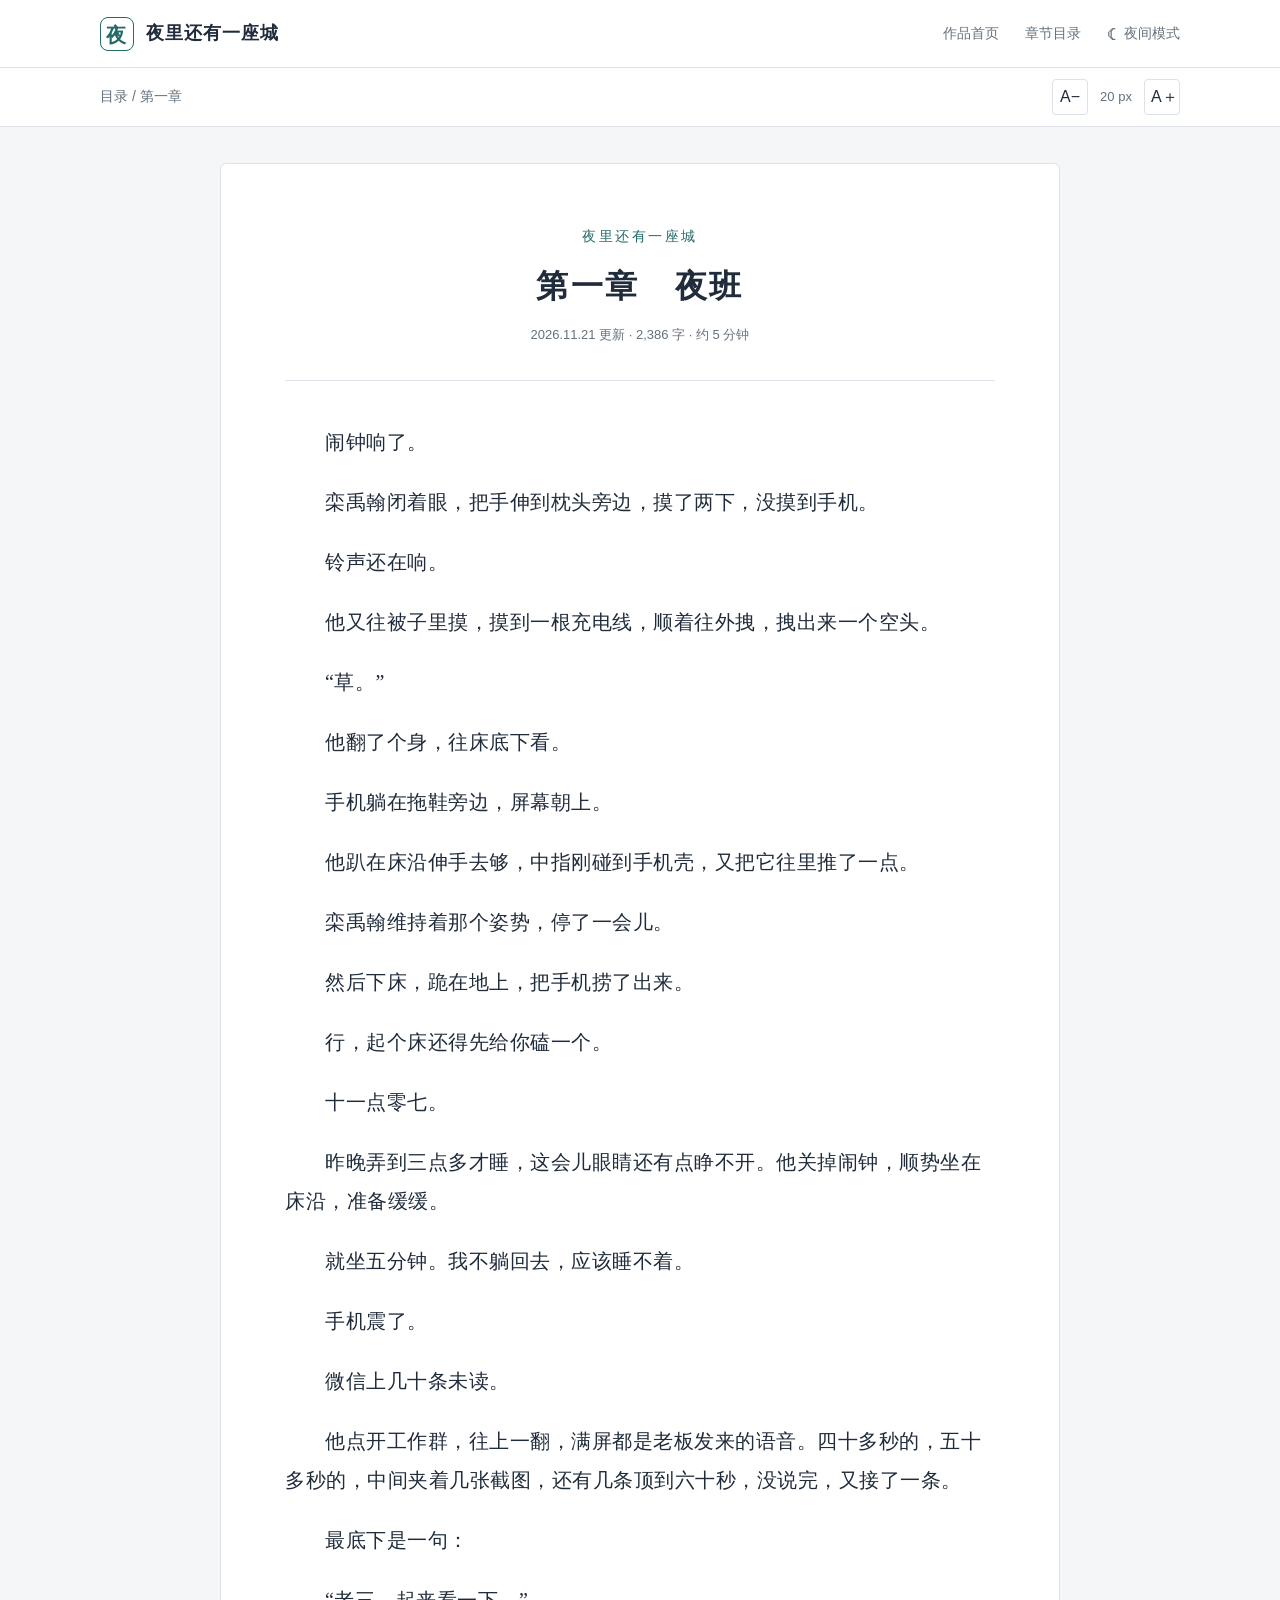
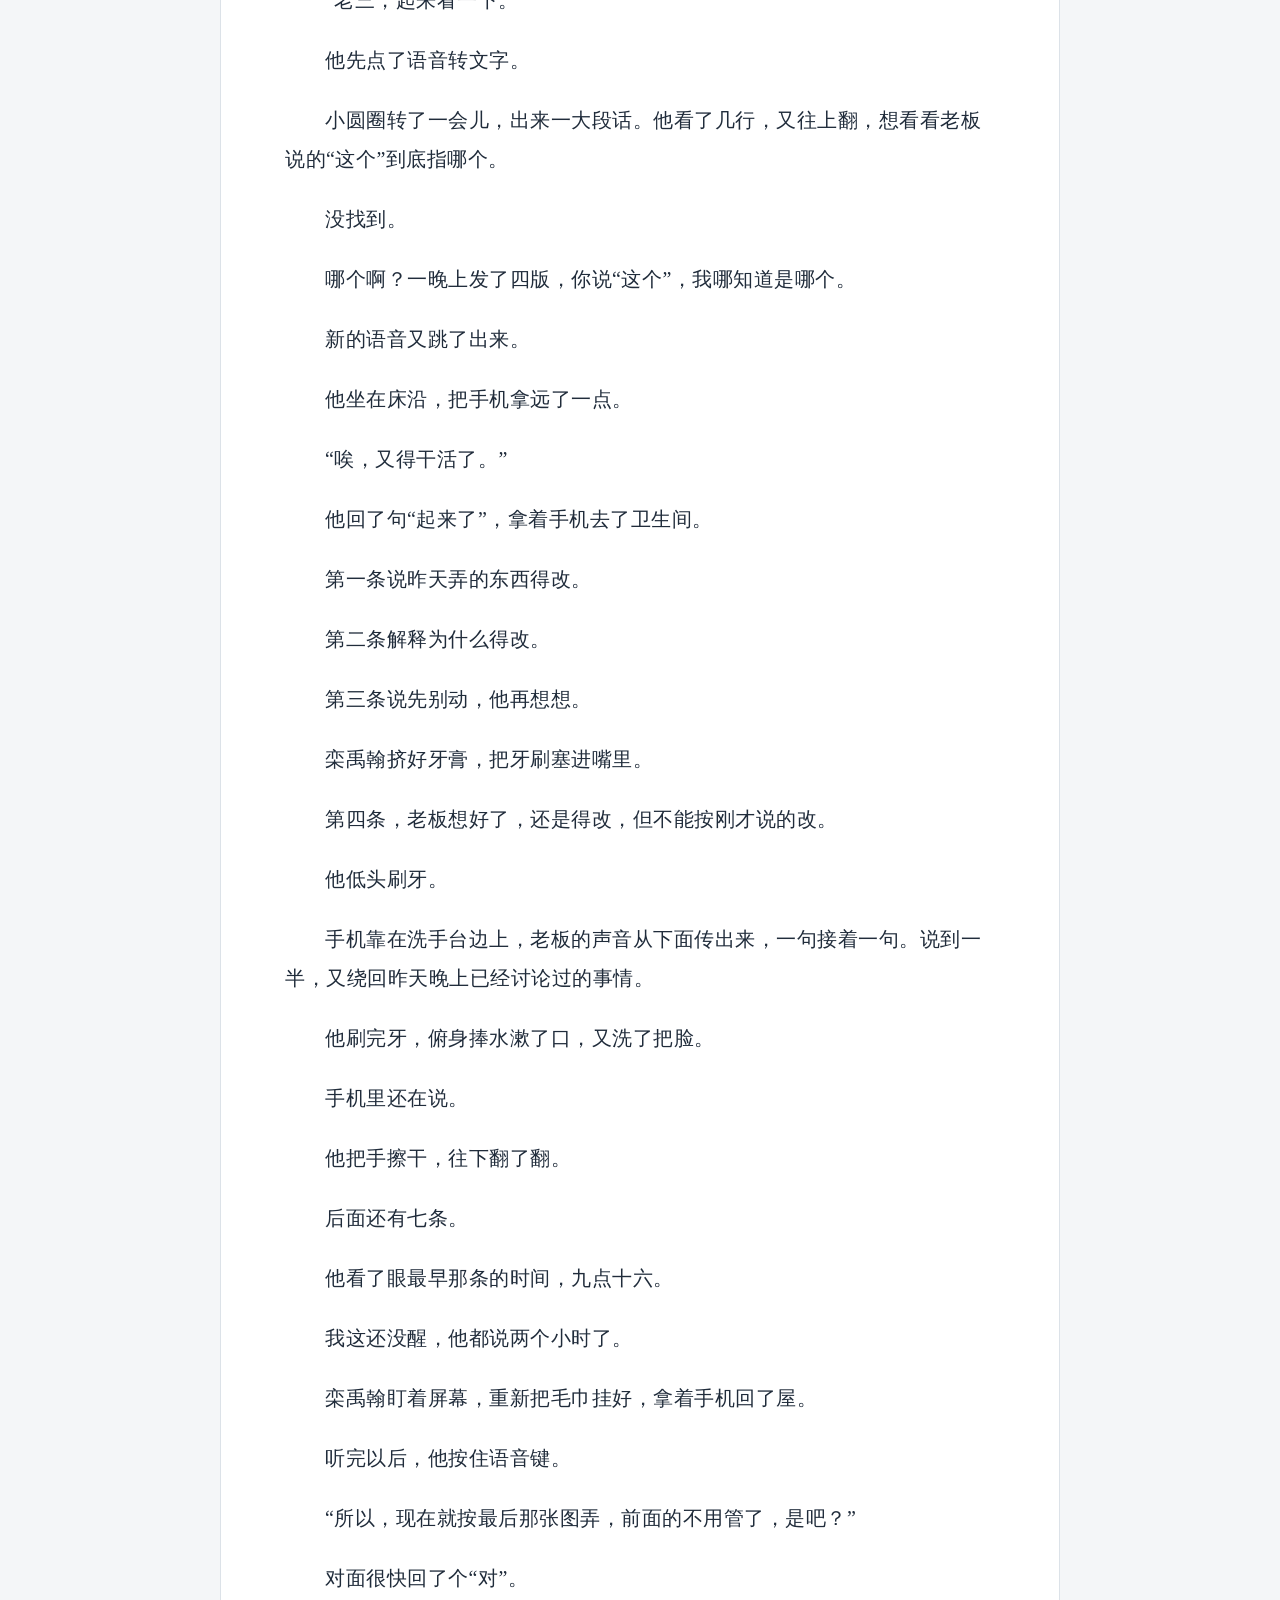
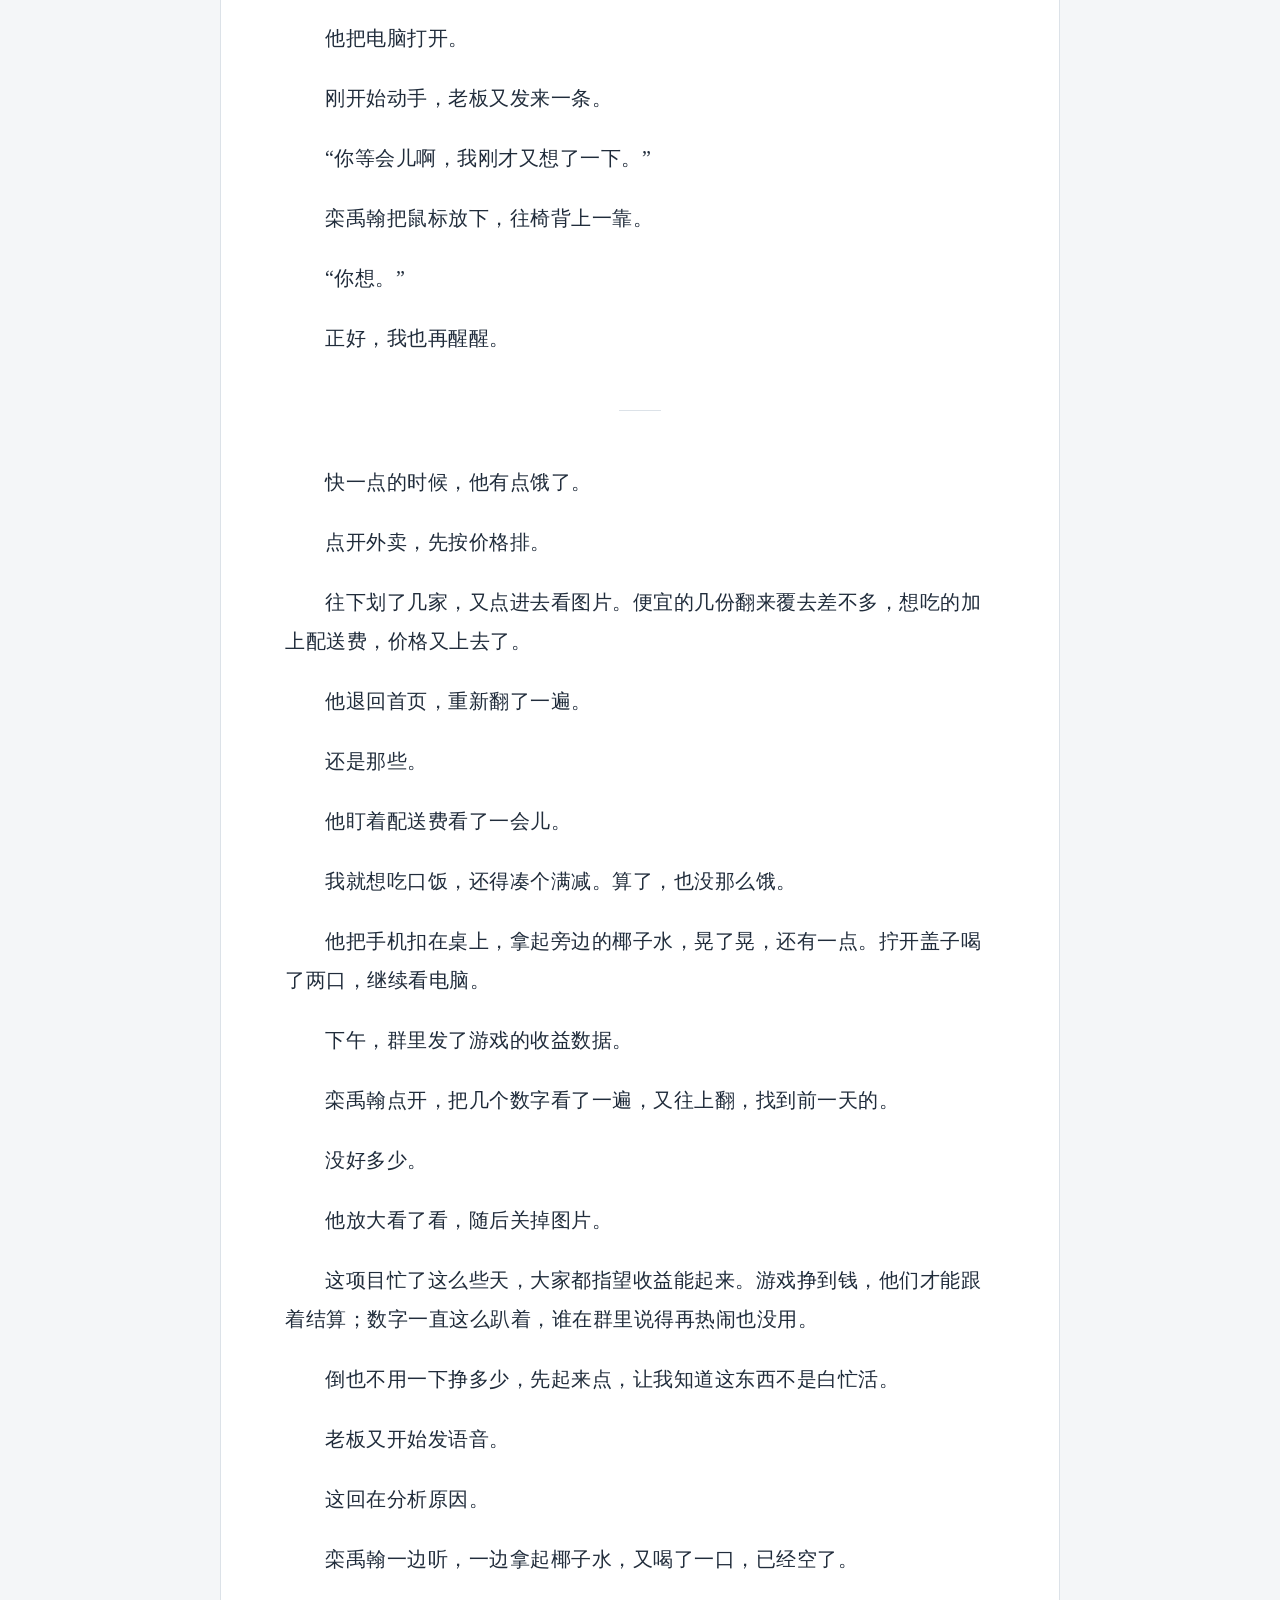
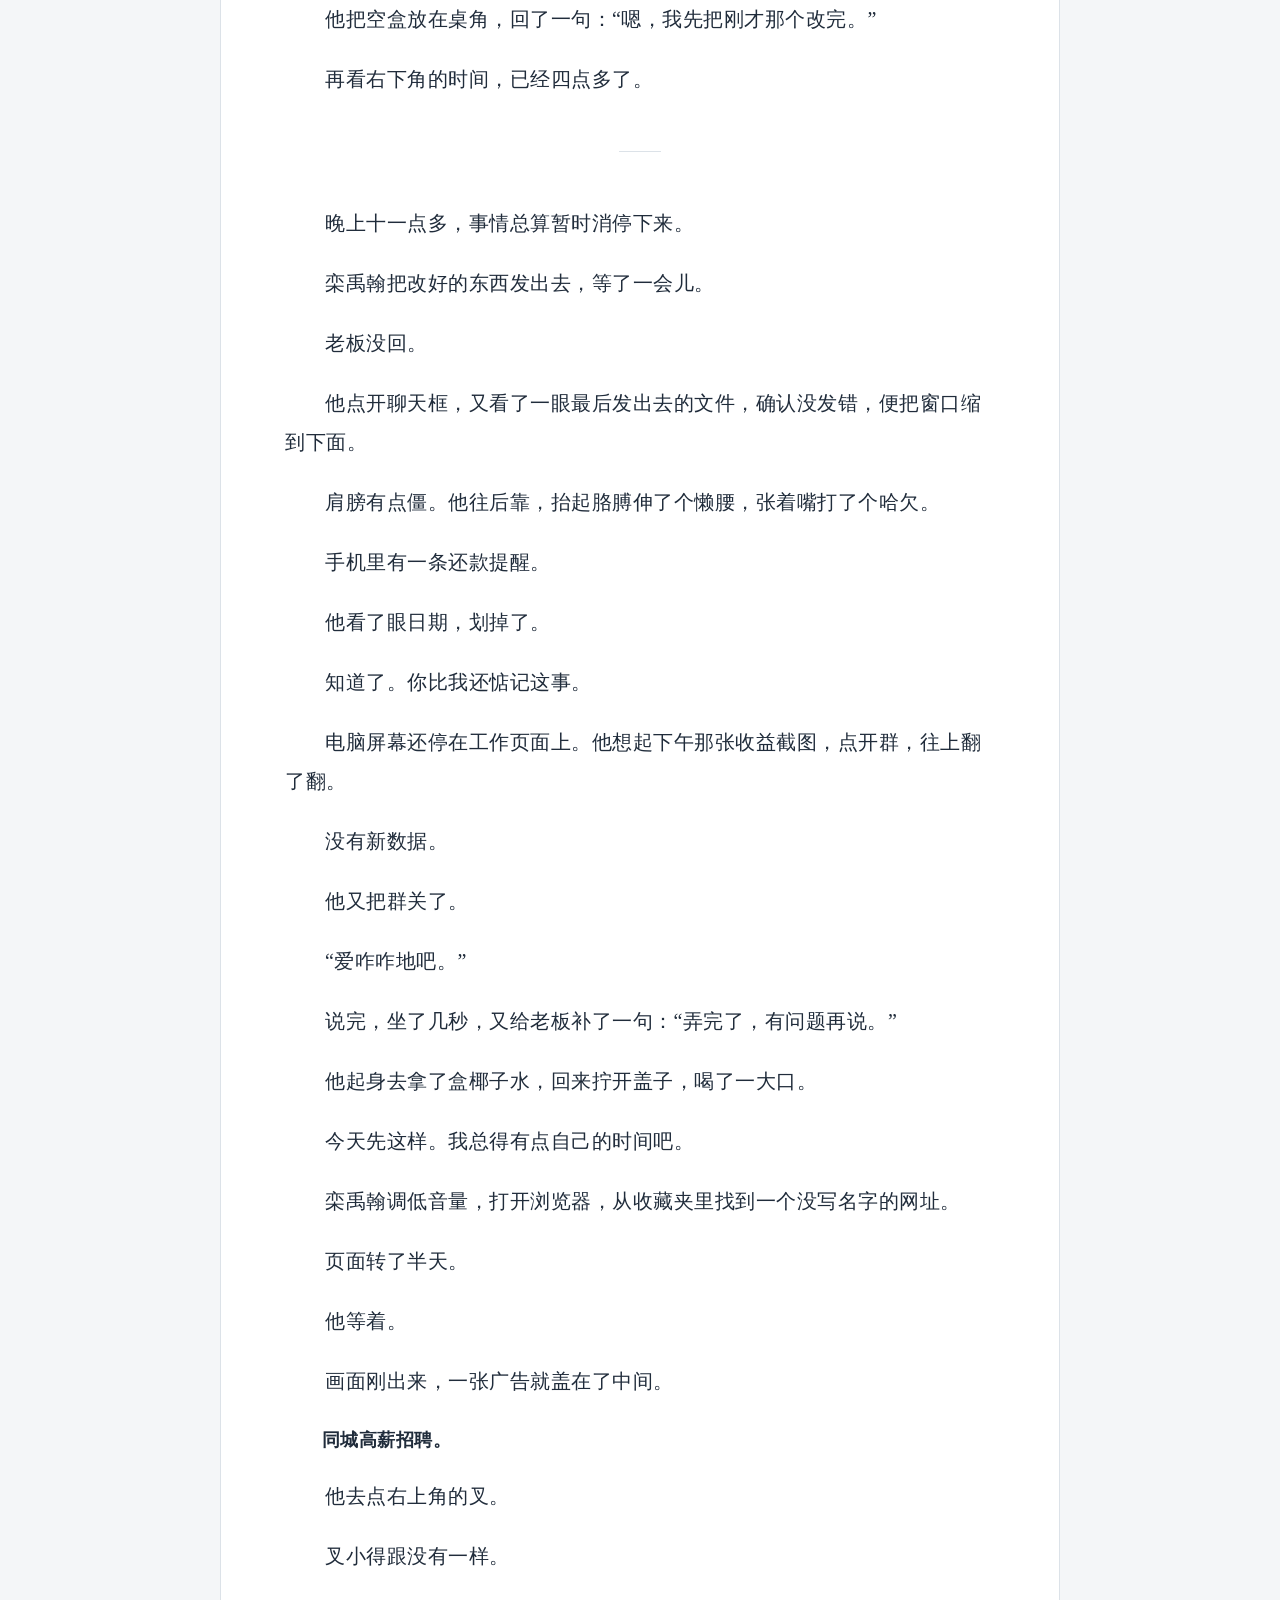
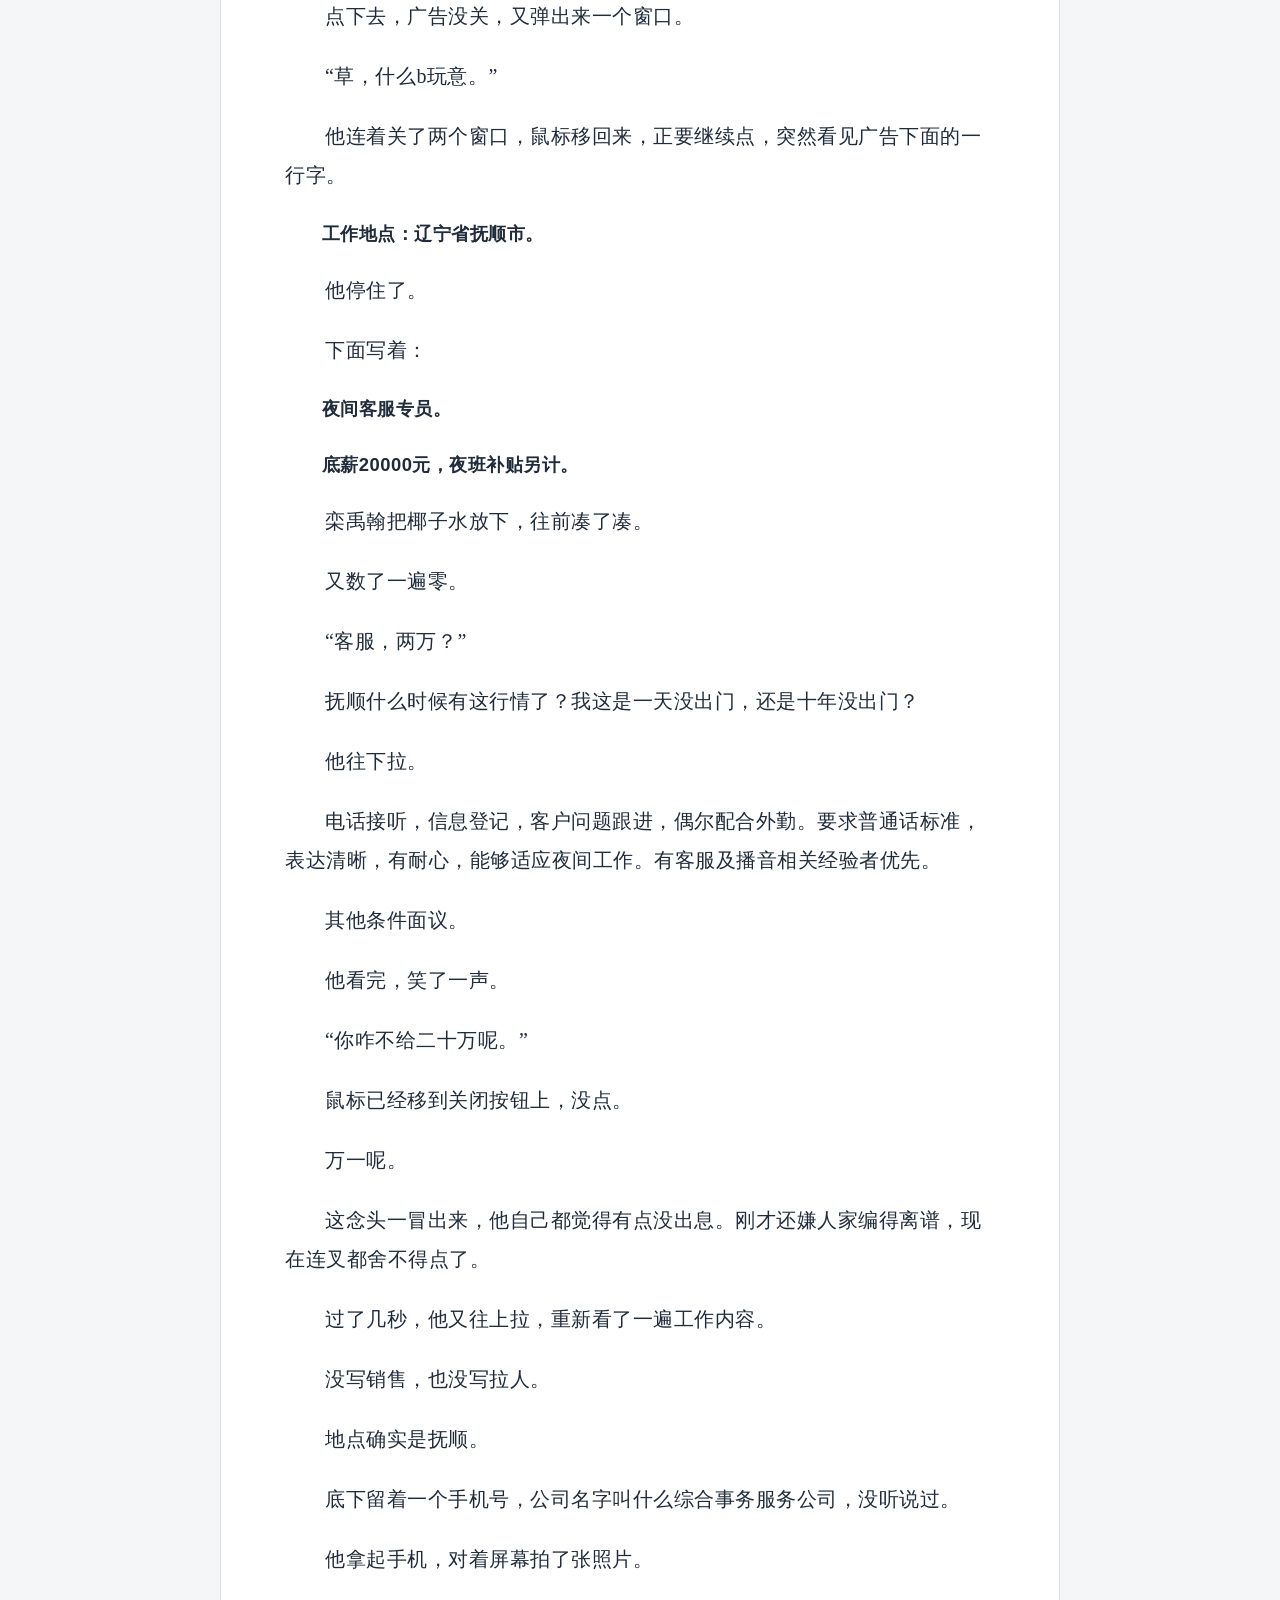
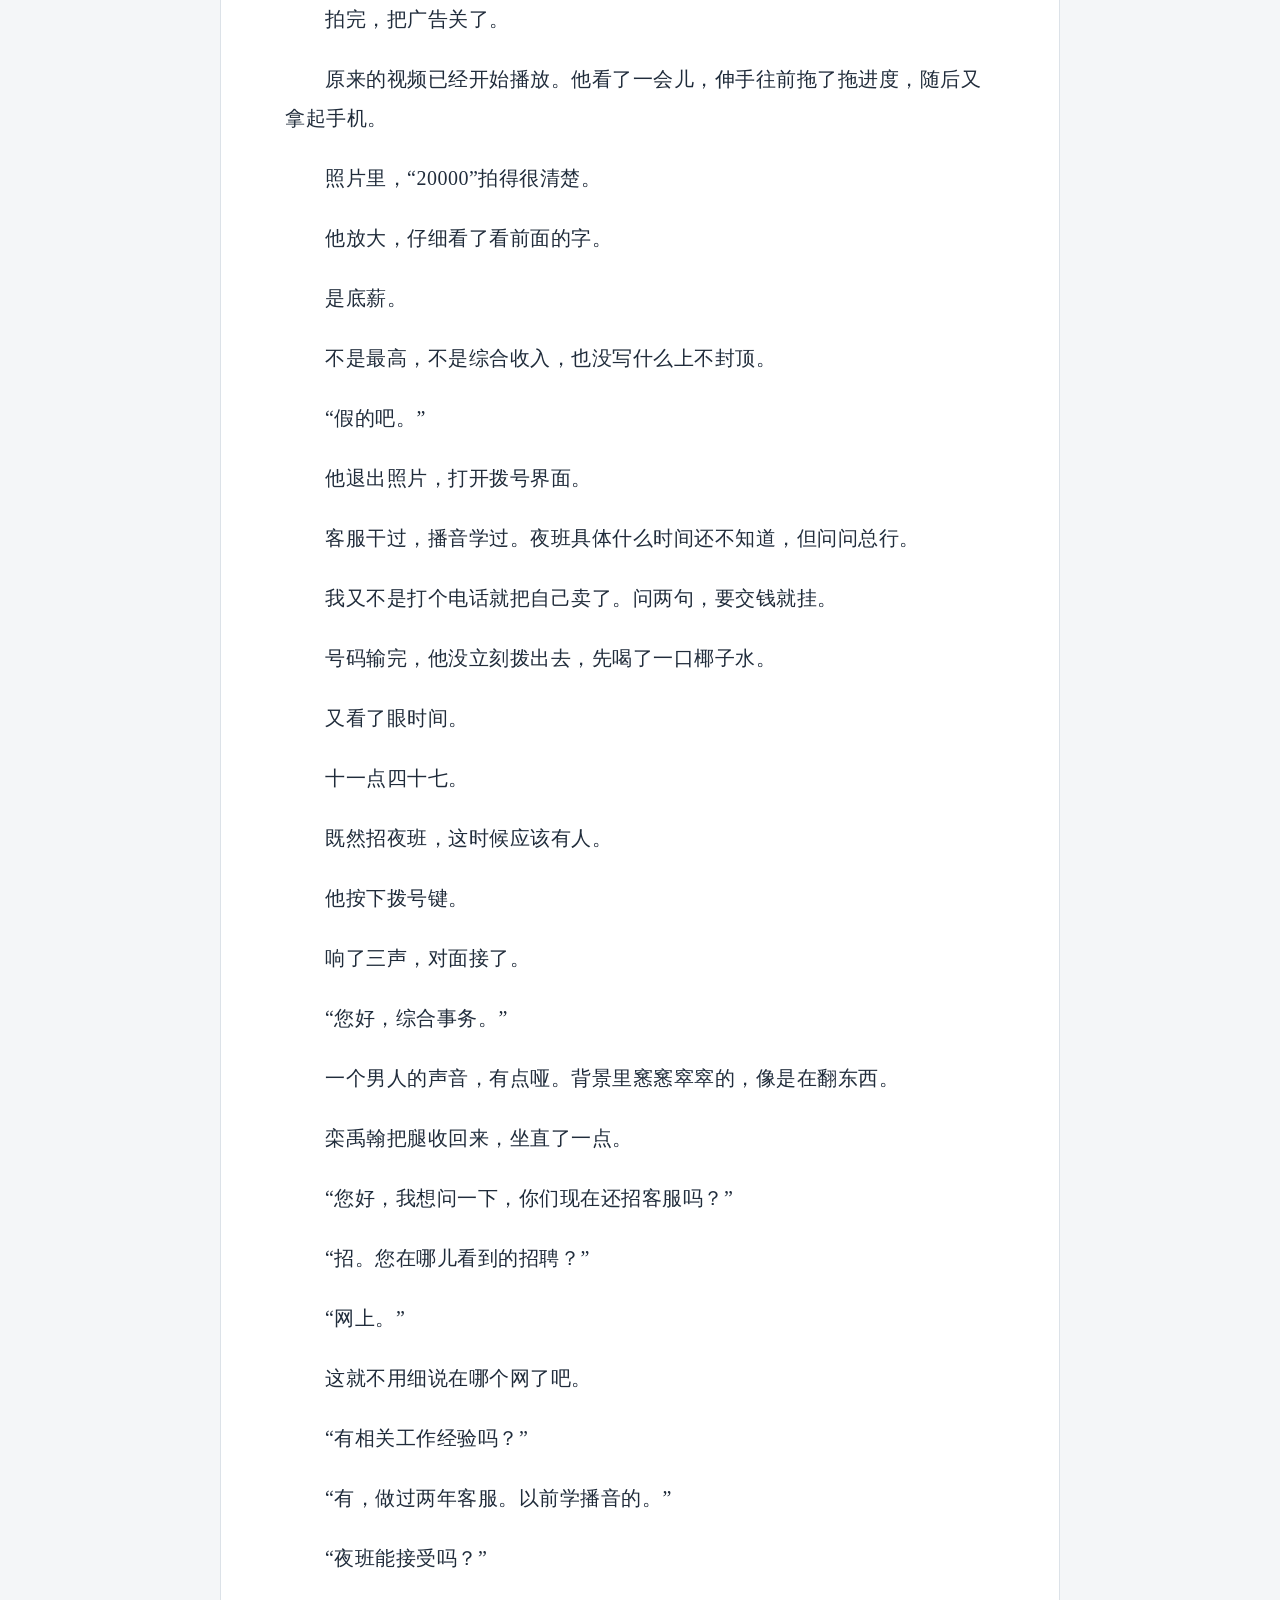
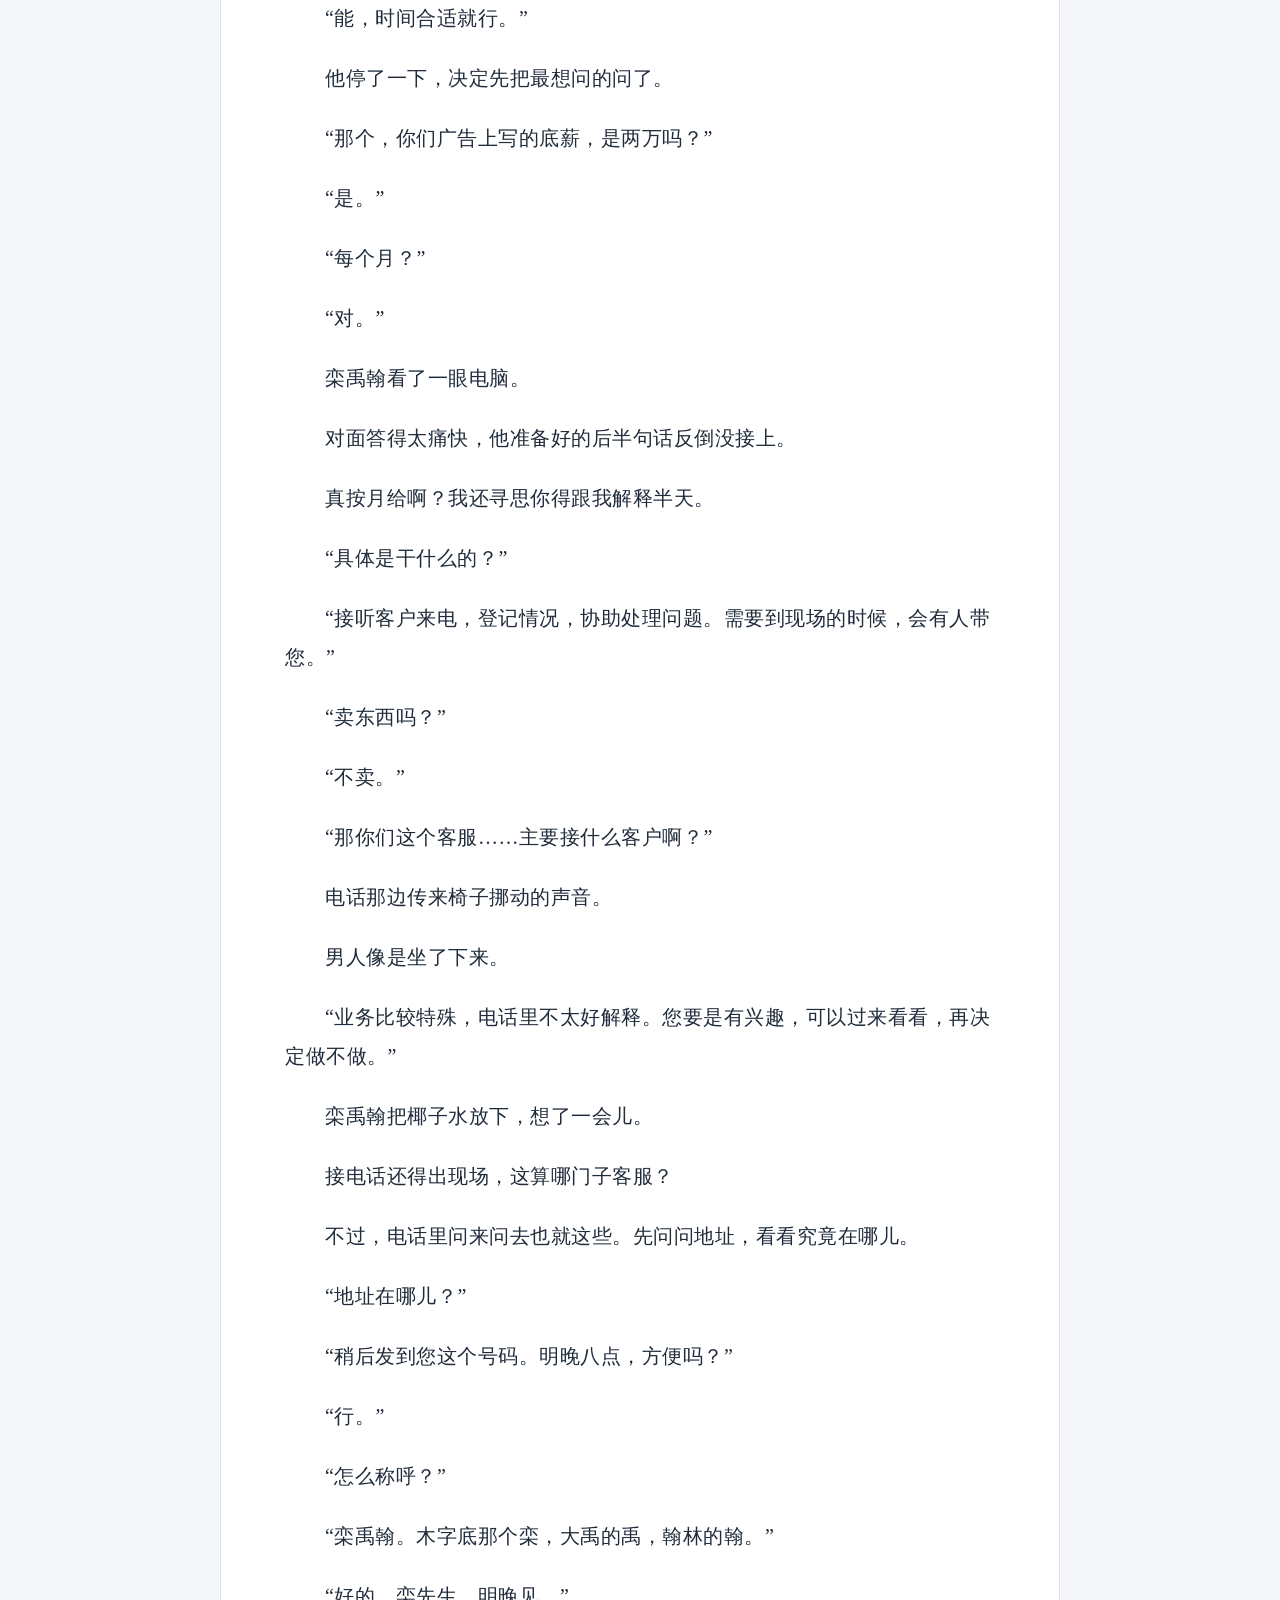
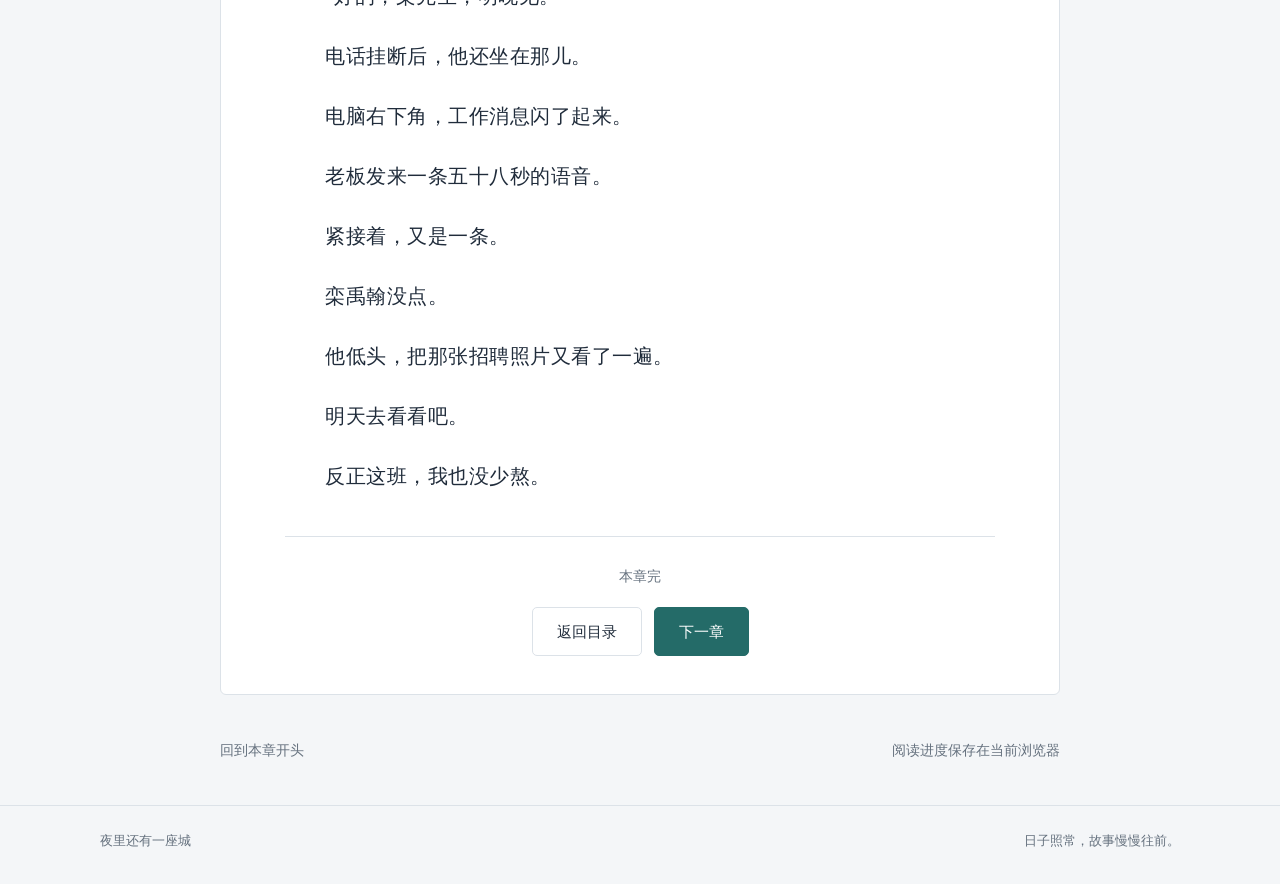
==== commit ac685564: "Publish chapter 2: 面试" ====
--- a/chapter-1.html
+++ b/chapter-1.html
@@ -1,2 +1,2 @@
 <!doctype html>
-<html lang="zh-CN"><head><meta charset="utf-8"><meta name="viewport" content="width=device-width, initial-scale=1"><meta name="theme-color" content="#172936"><meta name="description" content="找了份夜班客服，待遇不错。 我寻思，夜班我能熬，客户我能哄，麻烦点也不是不能干。 可这班上着上着，我就剩一个问题—— 你管这叫客服工作？！"><meta property="og:title" content="第一章 夜班 · 夜里还有一座城"><meta property="og:description" content="找了份夜班客服，待遇不错。 我寻思，夜班我能熬，客户我能哄，麻烦点也不是不能干。 可这班上着上着，我就剩一个问题—— 你管这叫客服工作？！"><meta property="og:image" content="cover.png"><title>第一章 夜班 · 夜里还有一座城</title><link rel="stylesheet" href="site.css"></head><body class="reader-page" data-chapter="chapter-1"><header class="site-header"><div class="wrap header-inner"><a class="brand" href="index.html"><span class="brand-mark" aria-hidden="true">夜</span><span>夜里还有一座城</span></a><nav class="header-nav" aria-label="主导航"><a class="home-nav" href="index.html">作品首页</a><a href="index.html#chapters">章节目录</a><button class="plain-btn" type="button" data-theme-toggle aria-label="切换到夜间模式"><span class="theme-icon" aria-hidden="true">☾</span><span class="theme-label">夜间模式</span></button></nav></div></header><div class="reader-toolbar"><div class="wrap reader-tools"><a class="reader-crumb" href="index.html#chapters">目录 / 第一章</a><div class="font-tools" aria-label="字号设置"><button type="button" id="font-smaller" aria-label="缩小字号">A−</button><output id="font-size" aria-live="polite">20 px</output><button type="button" id="font-larger" aria-label="增大字号">A＋</button></div></div><div class="progress-track" aria-hidden="true"><div class="progress-bar"></div></div></div><main id="main"><article class="reading-sheet"><div class="chapter-heading"><a class="eyebrow" href="index.html">夜里还有一座城</a><h1>第一章　夜班</h1><p class="meta">2026.11.21 更新 · 2,386 字 · 约 5 分钟</p></div><div class="resume-panel" id="resume-panel" hidden><span>上次读到 <span id="resume-percent"></span></span><div><button type="button" id="resume-button">接着读</button><button type="button" id="resume-dismiss">从头读</button></div></div><div class="prose"><p>闹钟响了。</p><p>栾禹翰闭着眼，把手伸到枕头旁边，摸了两下，没摸到手机。</p><p>铃声还在响。</p><p>他又往被子里摸，摸到一根充电线，顺着往外拽，拽出来一个空头。</p><p>“草。”</p><p>他翻了个身，往床底下看。</p><p>手机躺在拖鞋旁边，屏幕朝上。</p><p>他趴在床沿伸手去够，中指刚碰到手机壳，又把它往里推了一点。</p><p>栾禹翰维持着那个姿势，停了一会儿。</p><p>然后下床，跪在地上，把手机捞了出来。</p><p>行，起个床还得先给你磕一个。</p><p>十一点零七。</p><p>昨晚弄到三点多才睡，这会儿眼睛还有点睁不开。他关掉闹钟，顺势坐在床沿，准备缓缓。</p><p>就坐五分钟。我不躺回去，应该睡不着。</p><p>手机震了。</p><p>微信上几十条未读。</p><p>他点开工作群，往上一翻，满屏都是老板发来的语音。四十多秒的，五十多秒的，中间夹着几张截图，还有几条顶到六十秒，没说完，又接了一条。</p><p>最底下是一句：</p><p>“老三，起来看一下。”</p><p>他先点了语音转文字。</p><p>小圆圈转了一会儿，出来一大段话。他看了几行，又往上翻，想看看老板说的“这个”到底指哪个。</p><p>没找到。</p><p>哪个啊？一晚上发了四版，你说“这个”，我哪知道是哪个。</p><p>新的语音又跳了出来。</p><p>他坐在床沿，把手机拿远了一点。</p><p>“唉，又得干活了。”</p><p>他回了句“起来了”，拿着手机去了卫生间。</p><p>第一条说昨天弄的东西得改。</p><p>第二条解释为什么得改。</p><p>第三条说先别动，他再想想。</p><p>栾禹翰挤好牙膏，把牙刷塞进嘴里。</p><p>第四条，老板想好了，还是得改，但不能按刚才说的改。</p><p>他低头刷牙。</p><p>手机靠在洗手台边上，老板的声音从下面传出来，一句接着一句。说到一半，又绕回昨天晚上已经讨论过的事情。</p><p>他刷完牙，俯身捧水漱了口，又洗了把脸。</p><p>手机里还在说。</p><p>他把手擦干，往下翻了翻。</p><p>后面还有七条。</p><p>他看了眼最早那条的时间，九点十六。</p><p>我这还没醒，他都说两个小时了。</p><p>栾禹翰盯着屏幕，重新把毛巾挂好，拿着手机回了屋。</p><p>听完以后，他按住语音键。</p><p>“所以，现在就按最后那张图弄，前面的不用管了，是吧？”</p><p>对面很快回了个“对”。</p><p>他把电脑打开。</p><p>刚开始动手，老板又发来一条。</p><p>“你等会儿啊，我刚才又想了一下。”</p><p>栾禹翰把鼠标放下，往椅背上一靠。</p><p>“你想。”</p><p>正好，我也再醒醒。</p><hr aria-label="场景转换"><p>快一点的时候，他有点饿了。</p><p>点开外卖，先按价格排。</p><p>往下划了几家，又点进去看图片。便宜的几份翻来覆去差不多，想吃的加上配送费，价格又上去了。</p><p>他退回首页，重新翻了一遍。</p><p>还是那些。</p><p>他盯着配送费看了一会儿。</p><p>我就想吃口饭，还得凑个满减。算了，也没那么饿。</p><p>他把手机扣在桌上，拿起旁边的椰子水，晃了晃，还有一点。拧开盖子喝了两口，继续看电脑。</p><p>下午，群里发了游戏的收益数据。</p><p>栾禹翰点开，把几个数字看了一遍，又往上翻，找到前一天的。</p><p>没好多少。</p><p>他放大看了看，随后关掉图片。</p><p>这项目忙了这么些天，大家都指望收益能起来。游戏挣到钱，他们才能跟着结算；数字一直这么趴着，谁在群里说得再热闹也没用。</p><p>倒也不用一下挣多少，先起来点，让我知道这东西不是白忙活。</p><p>老板又开始发语音。</p><p>这回在分析原因。</p><p>栾禹翰一边听，一边拿起椰子水，又喝了一口，已经空了。</p><p>他把空盒放在桌角，回了一句：“嗯，我先把刚才那个改完。”</p><p>再看右下角的时间，已经四点多了。</p><hr aria-label="场景转换"><p>晚上十一点多，事情总算暂时消停下来。</p><p>栾禹翰把改好的东西发出去，等了一会儿。</p><p>老板没回。</p><p>他点开聊天框，又看了一眼最后发出去的文件，确认没发错，便把窗口缩到下面。</p><p>肩膀有点僵。他往后靠，抬起胳膊伸了个懒腰，张着嘴打了个哈欠。</p><p>手机里有一条还款提醒。</p><p>他看了眼日期，划掉了。</p><p>知道了。你比我还惦记这事。</p><p>电脑屏幕还停在工作页面上。他想起下午那张收益截图，点开群，往上翻了翻。</p><p>没有新数据。</p><p>他又把群关了。</p><p>“爱咋咋地吧。”</p><p>说完，坐了几秒，又给老板补了一句：“弄完了，有问题再说。”</p><p>他起身去拿了盒椰子水，回来拧开盖子，喝了一大口。</p><p>今天先这样。我总得有点自己的时间吧。</p><p>栾禹翰调低音量，打开浏览器，从收藏夹里找到一个没写名字的网址。</p><p>页面转了半天。</p><p>他等着。</p><p>画面刚出来，一张广告就盖在了中间。</p><p class="advert"><strong>同城高薪招聘。</strong></p><p>他去点右上角的叉。</p><p>叉小得跟没有一样。</p><p>点下去，广告没关，又弹出来一个窗口。</p><p>“草，什么b玩意。”</p><p>他连着关了两个窗口，鼠标移回来，正要继续点，突然看见广告下面的一行字。</p><p class="advert"><strong>工作地点：辽宁省抚顺市。</strong></p><p>他停住了。</p><p>下面写着：</p><p class="advert"><strong>夜间客服专员。</strong></p><p class="advert"><strong>底薪20000元，夜班补贴另计。</strong></p><p>栾禹翰把椰子水放下，往前凑了凑。</p><p>又数了一遍零。</p><p>“客服，两万？”</p><p>抚顺什么时候有这行情了？我这是一天没出门，还是十年没出门？</p><p>他往下拉。</p><p>电话接听，信息登记，客户问题跟进，偶尔配合外勤。要求普通话标准，表达清晰，有耐心，能够适应夜间工作。有客服及播音相关经验者优先。</p><p>其他条件面议。</p><p>他看完，笑了一声。</p><p>“你咋不给二十万呢。”</p><p>鼠标已经移到关闭按钮上，没点。</p><p>万一呢。</p><p>这念头一冒出来，他自己都觉得有点没出息。刚才还嫌人家编得离谱，现在连叉都舍不得点了。</p><p>过了几秒，他又往上拉，重新看了一遍工作内容。</p><p>没写销售，也没写拉人。</p><p>地点确实是抚顺。</p><p>底下留着一个手机号，公司名字叫什么综合事务服务公司，没听说过。</p><p>他拿起手机，对着屏幕拍了张照片。</p><p>拍完，把广告关了。</p><p>原来的视频已经开始播放。他看了一会儿，伸手往前拖了拖进度，随后又拿起手机。</p><p>照片里，“20000”拍得很清楚。</p><p>他放大，仔细看了看前面的字。</p><p>是底薪。</p><p>不是最高，不是综合收入，也没写什么上不封顶。</p><p>“假的吧。”</p><p>他退出照片，打开拨号界面。</p><p>客服干过，播音学过。夜班具体什么时间还不知道，但问问总行。</p><p>我又不是打个电话就把自己卖了。问两句，要交钱就挂。</p><p>号码输完，他没立刻拨出去，先喝了一口椰子水。</p><p>又看了眼时间。</p><p>十一点四十七。</p><p>既然招夜班，这时候应该有人。</p><p>他按下拨号键。</p><p>响了三声，对面接了。</p><p>“您好，综合事务。”</p><p>一个男人的声音，有点哑。背景里窸窸窣窣的，像是在翻东西。</p><p>栾禹翰把腿收回来，坐直了一点。</p><p>“您好，我想问一下，你们现在还招客服吗？”</p><p>“招。您在哪儿看到的招聘？”</p><p>“网上。”</p><p>这就不用细说在哪个网了吧。</p><p>“有相关工作经验吗？”</p><p>“有，做过两年客服。以前学播音的。”</p><p>“夜班能接受吗？”</p><p>“能，时间合适就行。”</p><p>他停了一下，决定先把最想问的问了。</p><p>“那个，你们广告上写的底薪，是两万吗？”</p><p>“是。”</p><p>“每个月？”</p><p>“对。”</p><p>栾禹翰看了一眼电脑。</p><p>对面答得太痛快，他准备好的后半句话反倒没接上。</p><p>真按月给啊？我还寻思你得跟我解释半天。</p><p>“具体是干什么的？”</p><p>“接听客户来电，登记情况，协助处理问题。需要到现场的时候，会有人带您。”</p><p>“卖东西吗？”</p><p>“不卖。”</p><p>“那你们这个客服……主要接什么客户啊？”</p><p>电话那边传来椅子挪动的声音。</p><p>男人像是坐了下来。</p><p>“业务比较特殊，电话里不太好解释。您要是有兴趣，可以过来看看，再决定做不做。”</p><p>栾禹翰把椰子水放下，想了一会儿。</p><p>接电话还得出现场，这算哪门子客服？</p><p>不过，电话里问来问去也就这些。先问问地址，看看究竟在哪儿。</p><p>“地址在哪儿？”</p><p>“稍后发到您这个号码。明晚八点，方便吗？”</p><p>“行。”</p><p>“怎么称呼？”</p><p>“栾禹翰。木字底那个栾，大禹的禹，翰林的翰。”</p><p>“好的，栾先生，明晚见。”</p><p>电话挂断后，他还坐在那儿。</p><p>电脑右下角，工作消息闪了起来。</p><p>老板发来一条五十八秒的语音。</p><p>紧接着，又是一条。</p><p>栾禹翰没点。</p><p>他低头，把那张招聘照片又看了一遍。</p><p>明天去看看吧。</p><p>反正这班，我也没少熬。</p></div><div class="chapter-end"><p>已读完最新章节，故事还在继续。</p><nav class="end-nav" aria-label="章节导航"><a class="button" href="index.html#chapters">返回目录</a></nav></div></article><div class="reader-bottom"><a href="#main">回到本章开头</a><span>阅读进度保存在当前浏览器</span></div></main><footer class="site-footer"><div class="wrap footer-inner"><span>夜里还有一座城</span><span>日子照常，故事慢慢往前。</span></div></footer><script id="chapter-index" type="application/json">{"chapter-1": "chapter-1.html"}</script><script src="site.js" defer></script></body></html>+<html lang="zh-CN"><head><meta charset="utf-8"><meta name="viewport" content="width=device-width, initial-scale=1"><meta name="theme-color" content="#172936"><meta name="description" content="找了份夜班客服，待遇不错。 我寻思，夜班我能熬，客户我能哄，麻烦点也不是不能干。 可这班上着上着，我就剩一个问题—— 你管这叫客服工作？！"><meta property="og:title" content="第一章 夜班 · 夜里还有一座城"><meta property="og:description" content="找了份夜班客服，待遇不错。 我寻思，夜班我能熬，客户我能哄，麻烦点也不是不能干。 可这班上着上着，我就剩一个问题—— 你管这叫客服工作？！"><meta property="og:image" content="cover.png"><title>第一章 夜班 · 夜里还有一座城</title><link rel="stylesheet" href="site.css"></head><body class="reader-page" data-chapter="chapter-1"><header class="site-header"><div class="wrap header-inner"><a class="brand" href="index.html"><span class="brand-mark" aria-hidden="true">夜</span><span>夜里还有一座城</span></a><nav class="header-nav" aria-label="主导航"><a class="home-nav" href="index.html">作品首页</a><a href="index.html#chapters">章节目录</a><button class="plain-btn" type="button" data-theme-toggle aria-label="切换到夜间模式"><span class="theme-icon" aria-hidden="true">☾</span><span class="theme-label">夜间模式</span></button></nav></div></header><div class="reader-toolbar"><div class="wrap reader-tools"><a class="reader-crumb" href="index.html#chapters">目录 / 第一章</a><div class="font-tools" aria-label="字号设置"><button type="button" id="font-smaller" aria-label="缩小字号">A−</button><output id="font-size" aria-live="polite">20 px</output><button type="button" id="font-larger" aria-label="增大字号">A＋</button></div></div><div class="progress-track" aria-hidden="true"><div class="progress-bar"></div></div></div><main id="main"><article class="reading-sheet"><div class="chapter-heading"><a class="eyebrow" href="index.html">夜里还有一座城</a><h1>第一章　夜班</h1><p class="meta">2026.11.21 更新 · 2,386 字 · 约 5 分钟</p></div><div class="resume-panel" id="resume-panel" hidden><span>上次读到 <span id="resume-percent"></span></span><div><button type="button" id="resume-button">接着读</button><button type="button" id="resume-dismiss">从头读</button></div></div><div class="prose"><p>闹钟响了。</p><p>栾禹翰闭着眼，把手伸到枕头旁边，摸了两下，没摸到手机。</p><p>铃声还在响。</p><p>他又往被子里摸，摸到一根充电线，顺着往外拽，拽出来一个空头。</p><p>“草。”</p><p>他翻了个身，往床底下看。</p><p>手机躺在拖鞋旁边，屏幕朝上。</p><p>他趴在床沿伸手去够，中指刚碰到手机壳，又把它往里推了一点。</p><p>栾禹翰维持着那个姿势，停了一会儿。</p><p>然后下床，跪在地上，把手机捞了出来。</p><p>行，起个床还得先给你磕一个。</p><p>十一点零七。</p><p>昨晚弄到三点多才睡，这会儿眼睛还有点睁不开。他关掉闹钟，顺势坐在床沿，准备缓缓。</p><p>就坐五分钟。我不躺回去，应该睡不着。</p><p>手机震了。</p><p>微信上几十条未读。</p><p>他点开工作群，往上一翻，满屏都是老板发来的语音。四十多秒的，五十多秒的，中间夹着几张截图，还有几条顶到六十秒，没说完，又接了一条。</p><p>最底下是一句：</p><p>“老三，起来看一下。”</p><p>他先点了语音转文字。</p><p>小圆圈转了一会儿，出来一大段话。他看了几行，又往上翻，想看看老板说的“这个”到底指哪个。</p><p>没找到。</p><p>哪个啊？一晚上发了四版，你说“这个”，我哪知道是哪个。</p><p>新的语音又跳了出来。</p><p>他坐在床沿，把手机拿远了一点。</p><p>“唉，又得干活了。”</p><p>他回了句“起来了”，拿着手机去了卫生间。</p><p>第一条说昨天弄的东西得改。</p><p>第二条解释为什么得改。</p><p>第三条说先别动，他再想想。</p><p>栾禹翰挤好牙膏，把牙刷塞进嘴里。</p><p>第四条，老板想好了，还是得改，但不能按刚才说的改。</p><p>他低头刷牙。</p><p>手机靠在洗手台边上，老板的声音从下面传出来，一句接着一句。说到一半，又绕回昨天晚上已经讨论过的事情。</p><p>他刷完牙，俯身捧水漱了口，又洗了把脸。</p><p>手机里还在说。</p><p>他把手擦干，往下翻了翻。</p><p>后面还有七条。</p><p>他看了眼最早那条的时间，九点十六。</p><p>我这还没醒，他都说两个小时了。</p><p>栾禹翰盯着屏幕，重新把毛巾挂好，拿着手机回了屋。</p><p>听完以后，他按住语音键。</p><p>“所以，现在就按最后那张图弄，前面的不用管了，是吧？”</p><p>对面很快回了个“对”。</p><p>他把电脑打开。</p><p>刚开始动手，老板又发来一条。</p><p>“你等会儿啊，我刚才又想了一下。”</p><p>栾禹翰把鼠标放下，往椅背上一靠。</p><p>“你想。”</p><p>正好，我也再醒醒。</p><hr aria-label="场景转换"><p>快一点的时候，他有点饿了。</p><p>点开外卖，先按价格排。</p><p>往下划了几家，又点进去看图片。便宜的几份翻来覆去差不多，想吃的加上配送费，价格又上去了。</p><p>他退回首页，重新翻了一遍。</p><p>还是那些。</p><p>他盯着配送费看了一会儿。</p><p>我就想吃口饭，还得凑个满减。算了，也没那么饿。</p><p>他把手机扣在桌上，拿起旁边的椰子水，晃了晃，还有一点。拧开盖子喝了两口，继续看电脑。</p><p>下午，群里发了游戏的收益数据。</p><p>栾禹翰点开，把几个数字看了一遍，又往上翻，找到前一天的。</p><p>没好多少。</p><p>他放大看了看，随后关掉图片。</p><p>这项目忙了这么些天，大家都指望收益能起来。游戏挣到钱，他们才能跟着结算；数字一直这么趴着，谁在群里说得再热闹也没用。</p><p>倒也不用一下挣多少，先起来点，让我知道这东西不是白忙活。</p><p>老板又开始发语音。</p><p>这回在分析原因。</p><p>栾禹翰一边听，一边拿起椰子水，又喝了一口，已经空了。</p><p>他把空盒放在桌角，回了一句：“嗯，我先把刚才那个改完。”</p><p>再看右下角的时间，已经四点多了。</p><hr aria-label="场景转换"><p>晚上十一点多，事情总算暂时消停下来。</p><p>栾禹翰把改好的东西发出去，等了一会儿。</p><p>老板没回。</p><p>他点开聊天框，又看了一眼最后发出去的文件，确认没发错，便把窗口缩到下面。</p><p>肩膀有点僵。他往后靠，抬起胳膊伸了个懒腰，张着嘴打了个哈欠。</p><p>手机里有一条还款提醒。</p><p>他看了眼日期，划掉了。</p><p>知道了。你比我还惦记这事。</p><p>电脑屏幕还停在工作页面上。他想起下午那张收益截图，点开群，往上翻了翻。</p><p>没有新数据。</p><p>他又把群关了。</p><p>“爱咋咋地吧。”</p><p>说完，坐了几秒，又给老板补了一句：“弄完了，有问题再说。”</p><p>他起身去拿了盒椰子水，回来拧开盖子，喝了一大口。</p><p>今天先这样。我总得有点自己的时间吧。</p><p>栾禹翰调低音量，打开浏览器，从收藏夹里找到一个没写名字的网址。</p><p>页面转了半天。</p><p>他等着。</p><p>画面刚出来，一张广告就盖在了中间。</p><p class="advert"><strong>同城高薪招聘。</strong></p><p>他去点右上角的叉。</p><p>叉小得跟没有一样。</p><p>点下去，广告没关，又弹出来一个窗口。</p><p>“草，什么b玩意。”</p><p>他连着关了两个窗口，鼠标移回来，正要继续点，突然看见广告下面的一行字。</p><p class="advert"><strong>工作地点：辽宁省抚顺市。</strong></p><p>他停住了。</p><p>下面写着：</p><p class="advert"><strong>夜间客服专员。</strong></p><p class="advert"><strong>底薪20000元，夜班补贴另计。</strong></p><p>栾禹翰把椰子水放下，往前凑了凑。</p><p>又数了一遍零。</p><p>“客服，两万？”</p><p>抚顺什么时候有这行情了？我这是一天没出门，还是十年没出门？</p><p>他往下拉。</p><p>电话接听，信息登记，客户问题跟进，偶尔配合外勤。要求普通话标准，表达清晰，有耐心，能够适应夜间工作。有客服及播音相关经验者优先。</p><p>其他条件面议。</p><p>他看完，笑了一声。</p><p>“你咋不给二十万呢。”</p><p>鼠标已经移到关闭按钮上，没点。</p><p>万一呢。</p><p>这念头一冒出来，他自己都觉得有点没出息。刚才还嫌人家编得离谱，现在连叉都舍不得点了。</p><p>过了几秒，他又往上拉，重新看了一遍工作内容。</p><p>没写销售，也没写拉人。</p><p>地点确实是抚顺。</p><p>底下留着一个手机号，公司名字叫什么综合事务服务公司，没听说过。</p><p>他拿起手机，对着屏幕拍了张照片。</p><p>拍完，把广告关了。</p><p>原来的视频已经开始播放。他看了一会儿，伸手往前拖了拖进度，随后又拿起手机。</p><p>照片里，“20000”拍得很清楚。</p><p>他放大，仔细看了看前面的字。</p><p>是底薪。</p><p>不是最高，不是综合收入，也没写什么上不封顶。</p><p>“假的吧。”</p><p>他退出照片，打开拨号界面。</p><p>客服干过，播音学过。夜班具体什么时间还不知道，但问问总行。</p><p>我又不是打个电话就把自己卖了。问两句，要交钱就挂。</p><p>号码输完，他没立刻拨出去，先喝了一口椰子水。</p><p>又看了眼时间。</p><p>十一点四十七。</p><p>既然招夜班，这时候应该有人。</p><p>他按下拨号键。</p><p>响了三声，对面接了。</p><p>“您好，综合事务。”</p><p>一个男人的声音，有点哑。背景里窸窸窣窣的，像是在翻东西。</p><p>栾禹翰把腿收回来，坐直了一点。</p><p>“您好，我想问一下，你们现在还招客服吗？”</p><p>“招。您在哪儿看到的招聘？”</p><p>“网上。”</p><p>这就不用细说在哪个网了吧。</p><p>“有相关工作经验吗？”</p><p>“有，做过两年客服。以前学播音的。”</p><p>“夜班能接受吗？”</p><p>“能，时间合适就行。”</p><p>他停了一下，决定先把最想问的问了。</p><p>“那个，你们广告上写的底薪，是两万吗？”</p><p>“是。”</p><p>“每个月？”</p><p>“对。”</p><p>栾禹翰看了一眼电脑。</p><p>对面答得太痛快，他准备好的后半句话反倒没接上。</p><p>真按月给啊？我还寻思你得跟我解释半天。</p><p>“具体是干什么的？”</p><p>“接听客户来电，登记情况，协助处理问题。需要到现场的时候，会有人带您。”</p><p>“卖东西吗？”</p><p>“不卖。”</p><p>“那你们这个客服……主要接什么客户啊？”</p><p>电话那边传来椅子挪动的声音。</p><p>男人像是坐了下来。</p><p>“业务比较特殊，电话里不太好解释。您要是有兴趣，可以过来看看，再决定做不做。”</p><p>栾禹翰把椰子水放下，想了一会儿。</p><p>接电话还得出现场，这算哪门子客服？</p><p>不过，电话里问来问去也就这些。先问问地址，看看究竟在哪儿。</p><p>“地址在哪儿？”</p><p>“稍后发到您这个号码。明晚八点，方便吗？”</p><p>“行。”</p><p>“怎么称呼？”</p><p>“栾禹翰。木字底那个栾，大禹的禹，翰林的翰。”</p><p>“好的，栾先生，明晚见。”</p><p>电话挂断后，他还坐在那儿。</p><p>电脑右下角，工作消息闪了起来。</p><p>老板发来一条五十八秒的语音。</p><p>紧接着，又是一条。</p><p>栾禹翰没点。</p><p>他低头，把那张招聘照片又看了一遍。</p><p>明天去看看吧。</p><p>反正这班，我也没少熬。</p></div><div class="chapter-end"><p>本章完</p><nav class="end-nav" aria-label="章节导航"><a class="button" href="index.html#chapters">返回目录</a><a class="button primary" href="chapter-2.html">下一章</a></nav></div></article><div class="reader-bottom"><a href="#main">回到本章开头</a><span>阅读进度保存在当前浏览器</span></div></main><footer class="site-footer"><div class="wrap footer-inner"><span>夜里还有一座城</span><span>日子照常，故事慢慢往前。</span></div></footer><script id="chapter-index" type="application/json">{"chapter-1": "chapter-1.html", "chapter-2": "chapter-2.html"}</script><script src="site.js" defer></script></body></html>
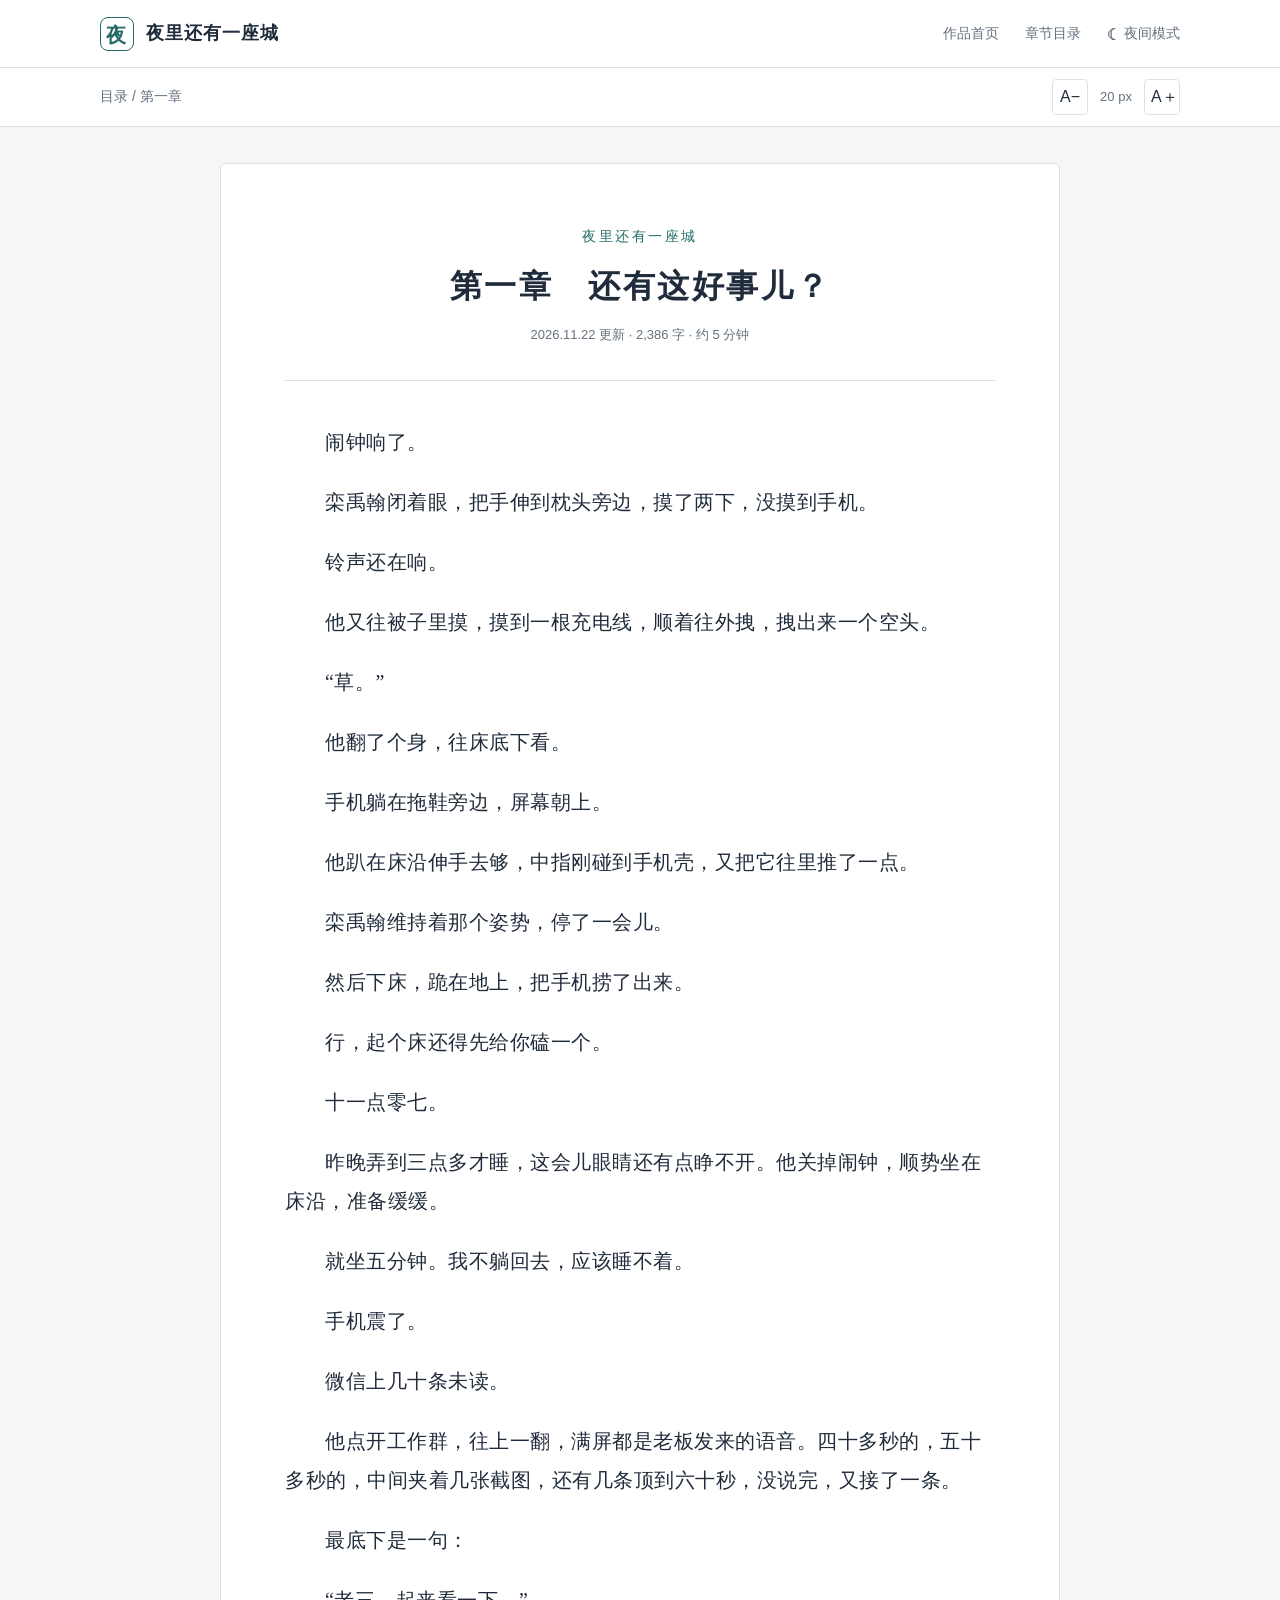
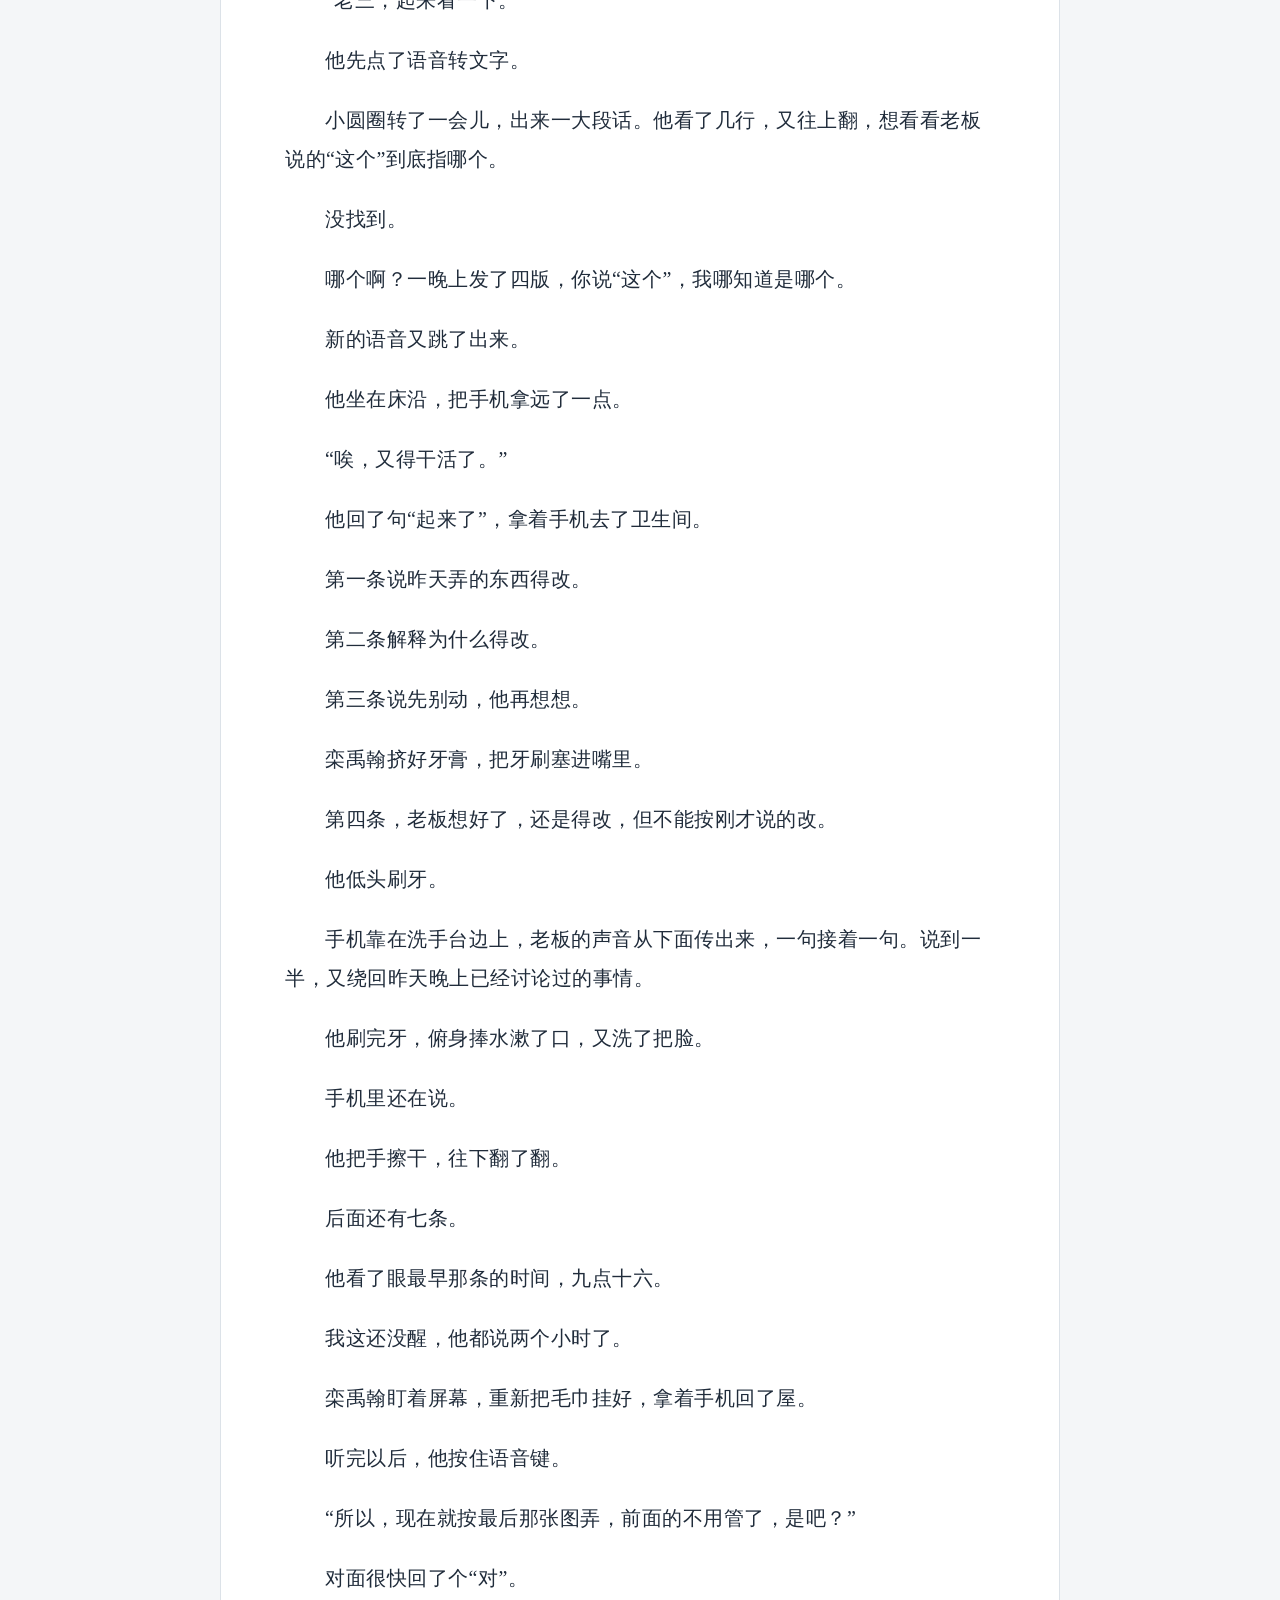
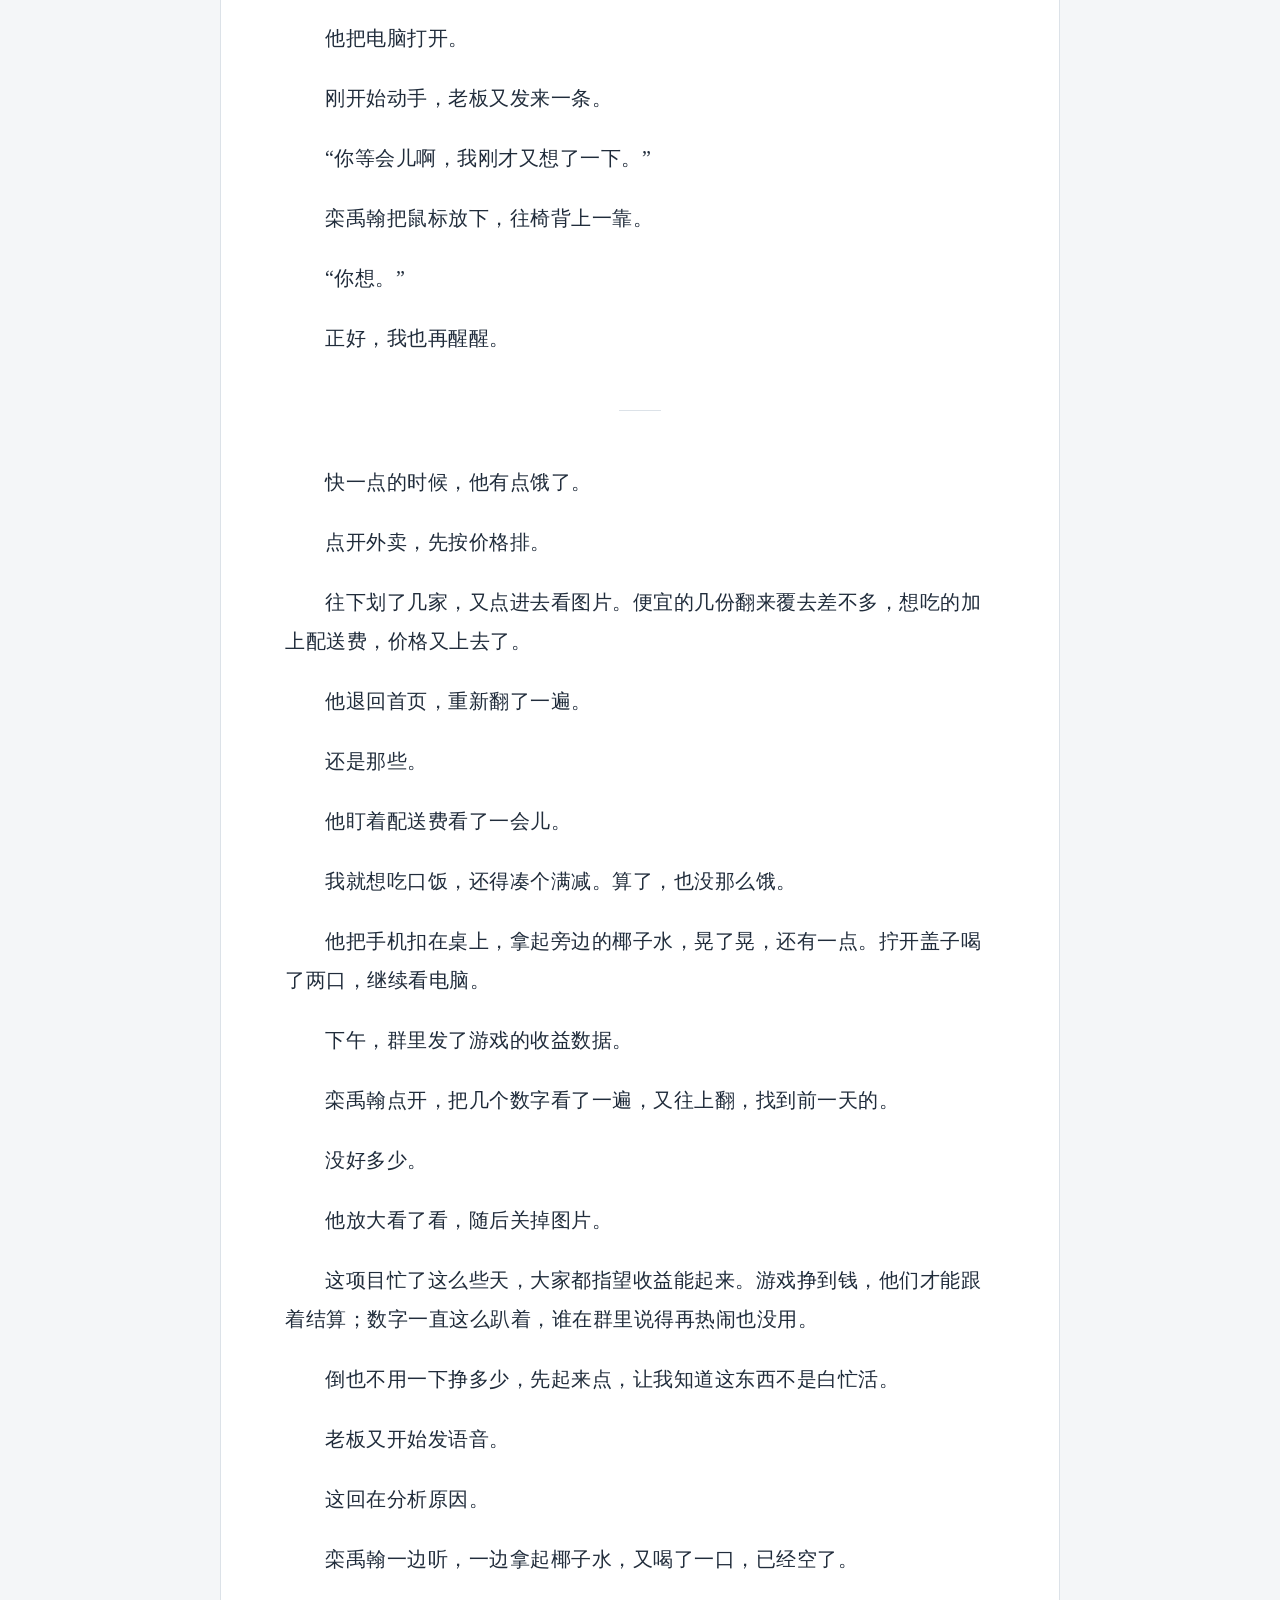
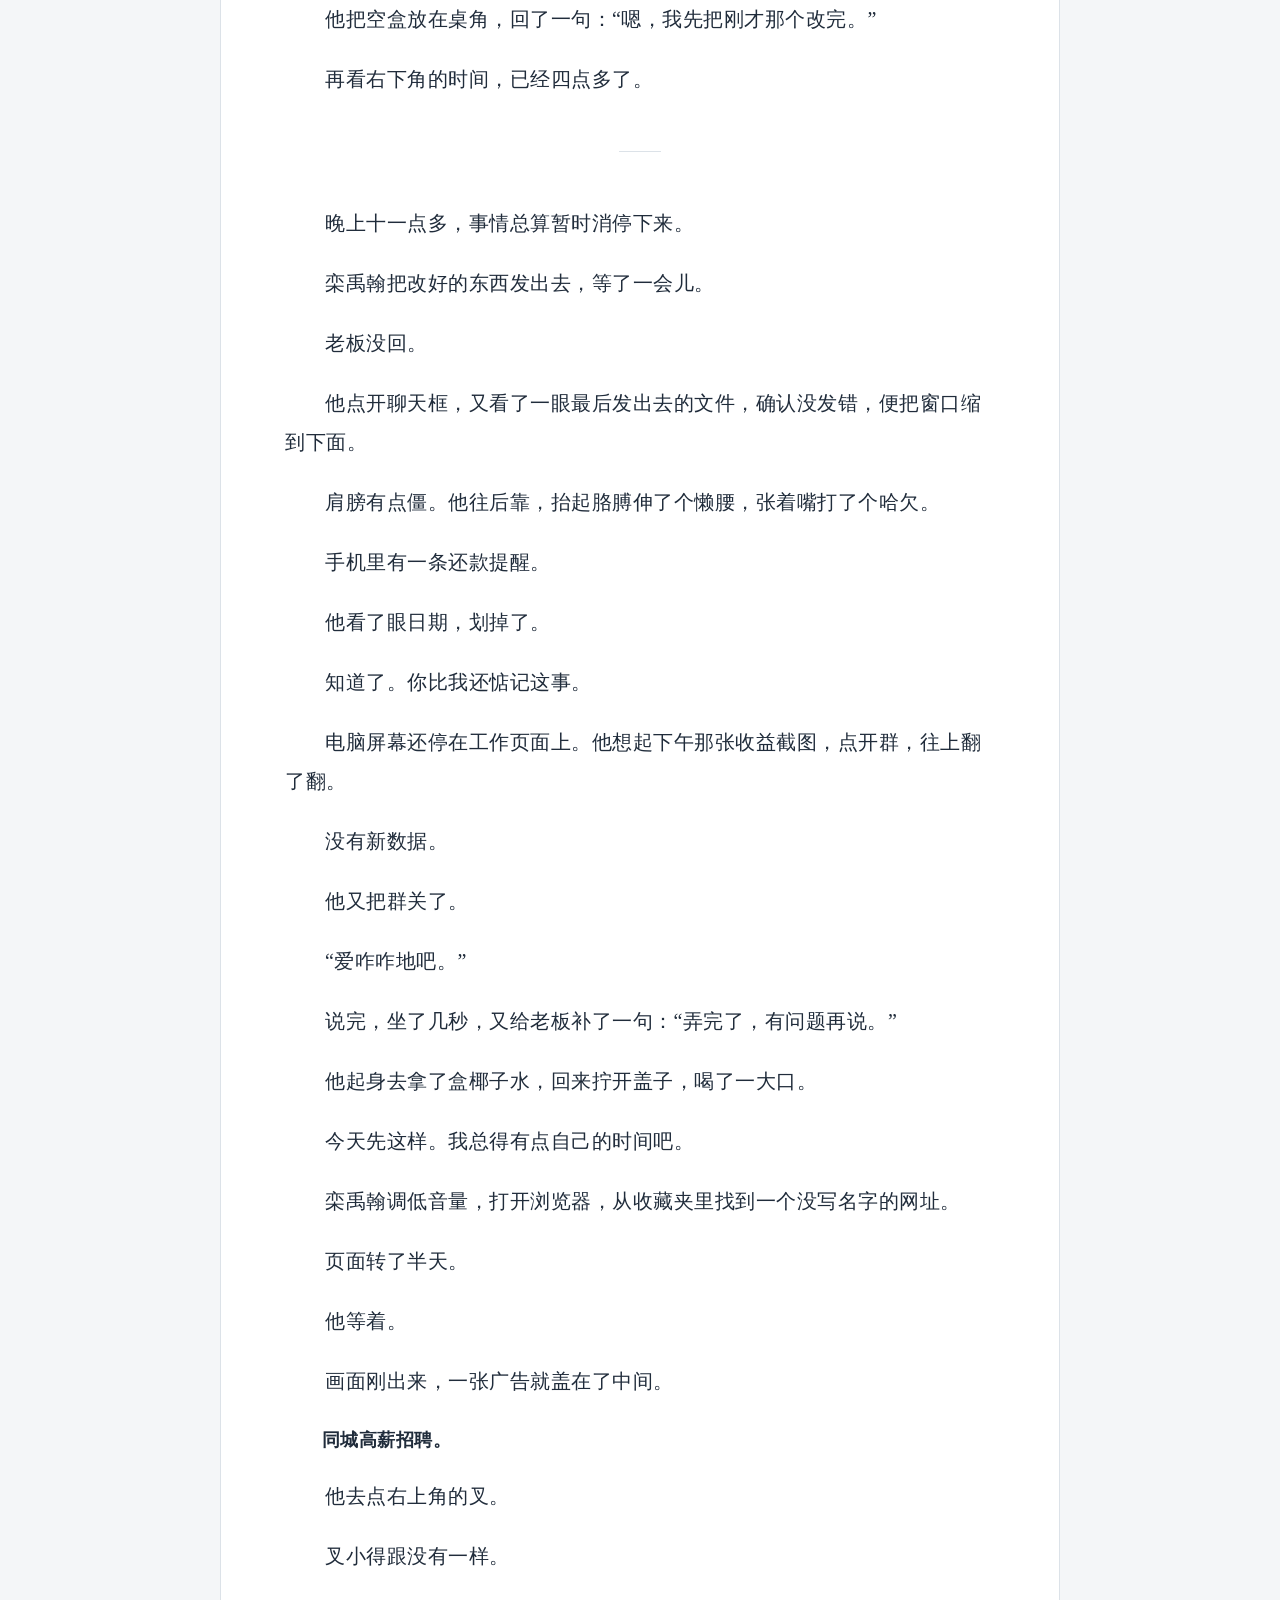
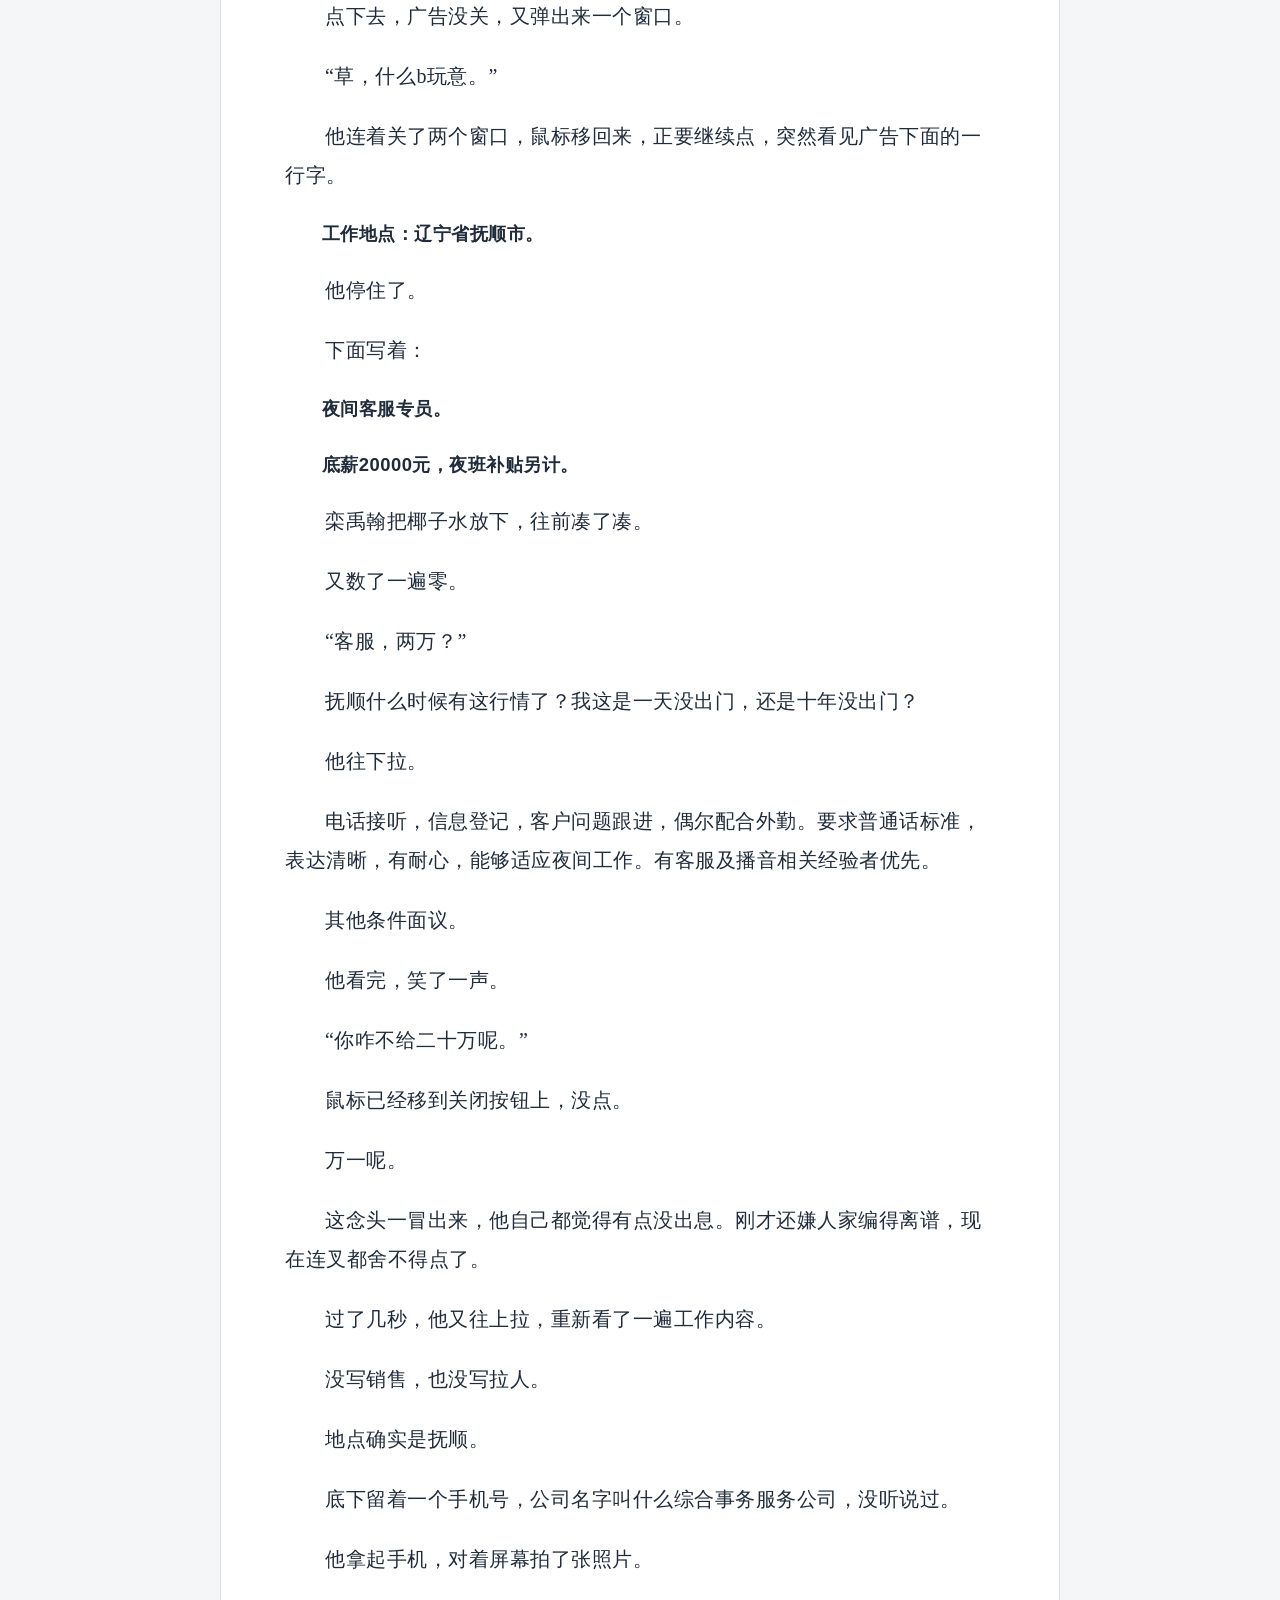
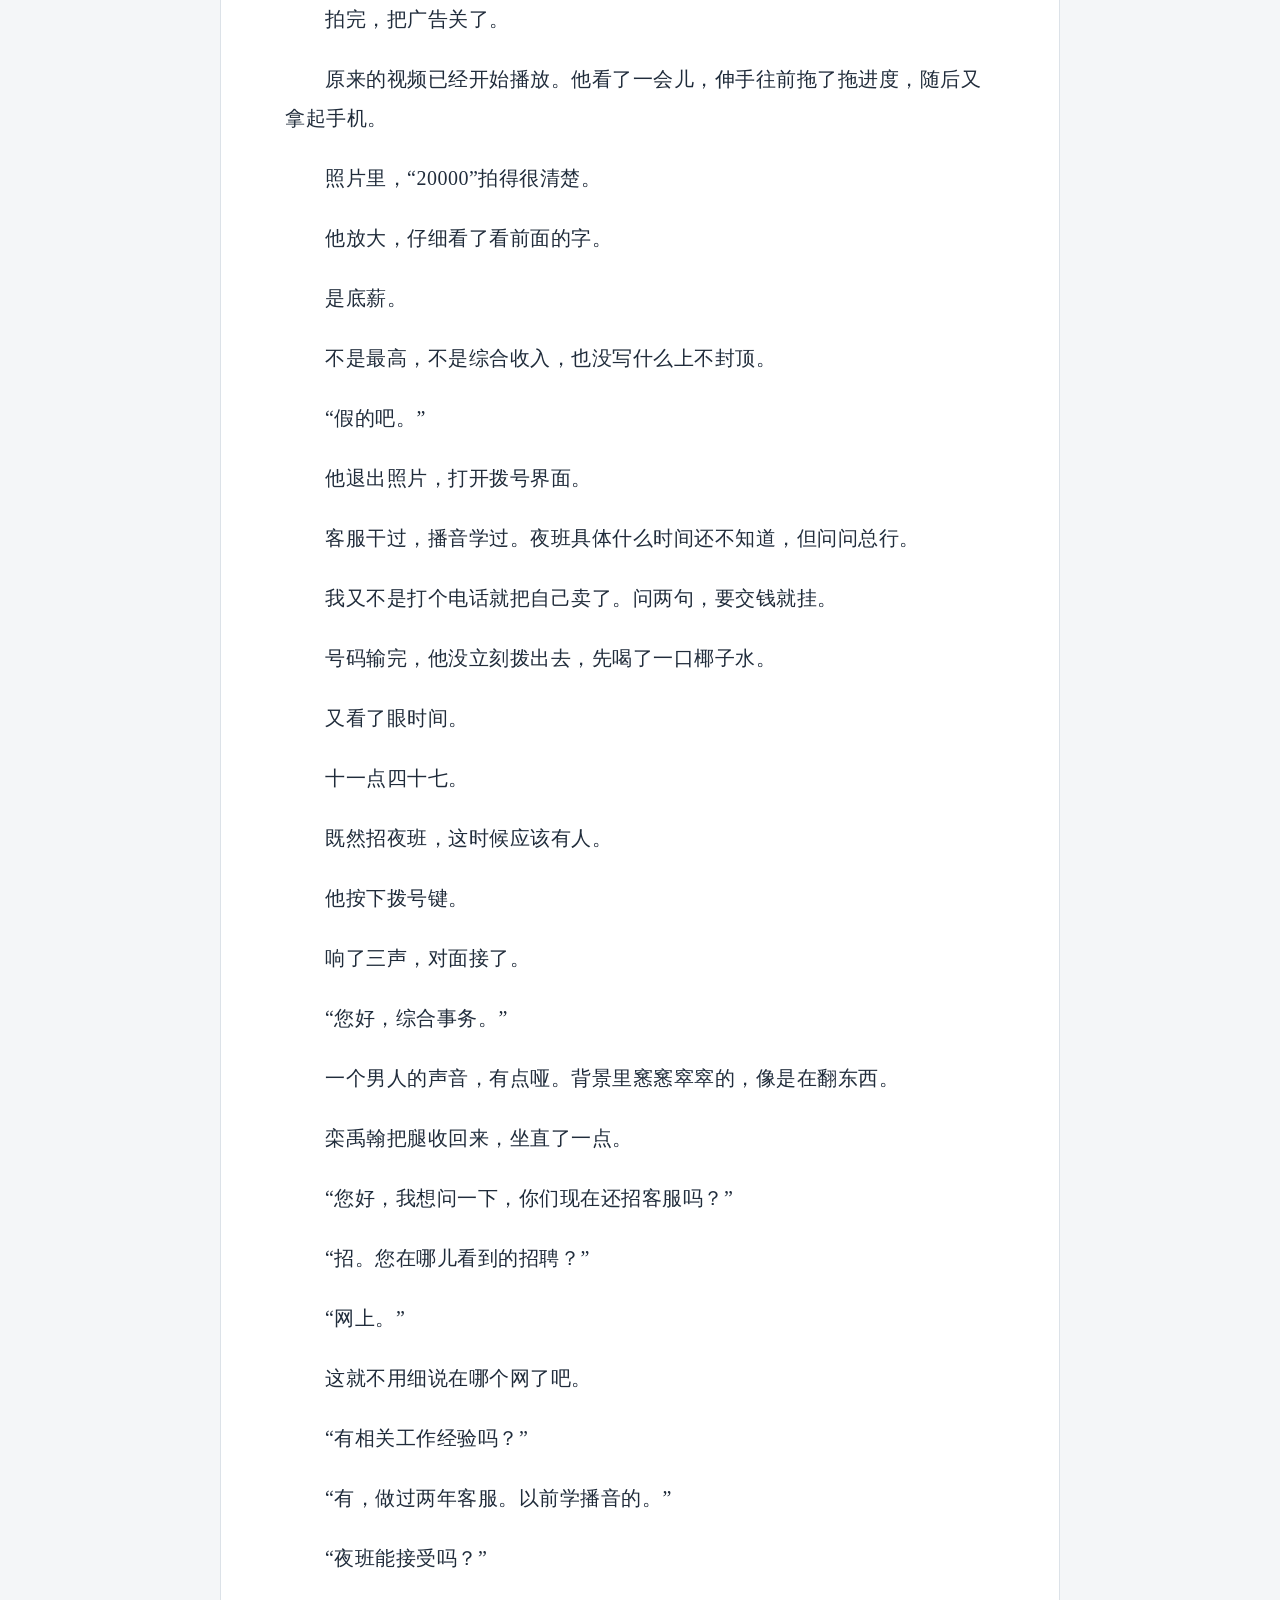
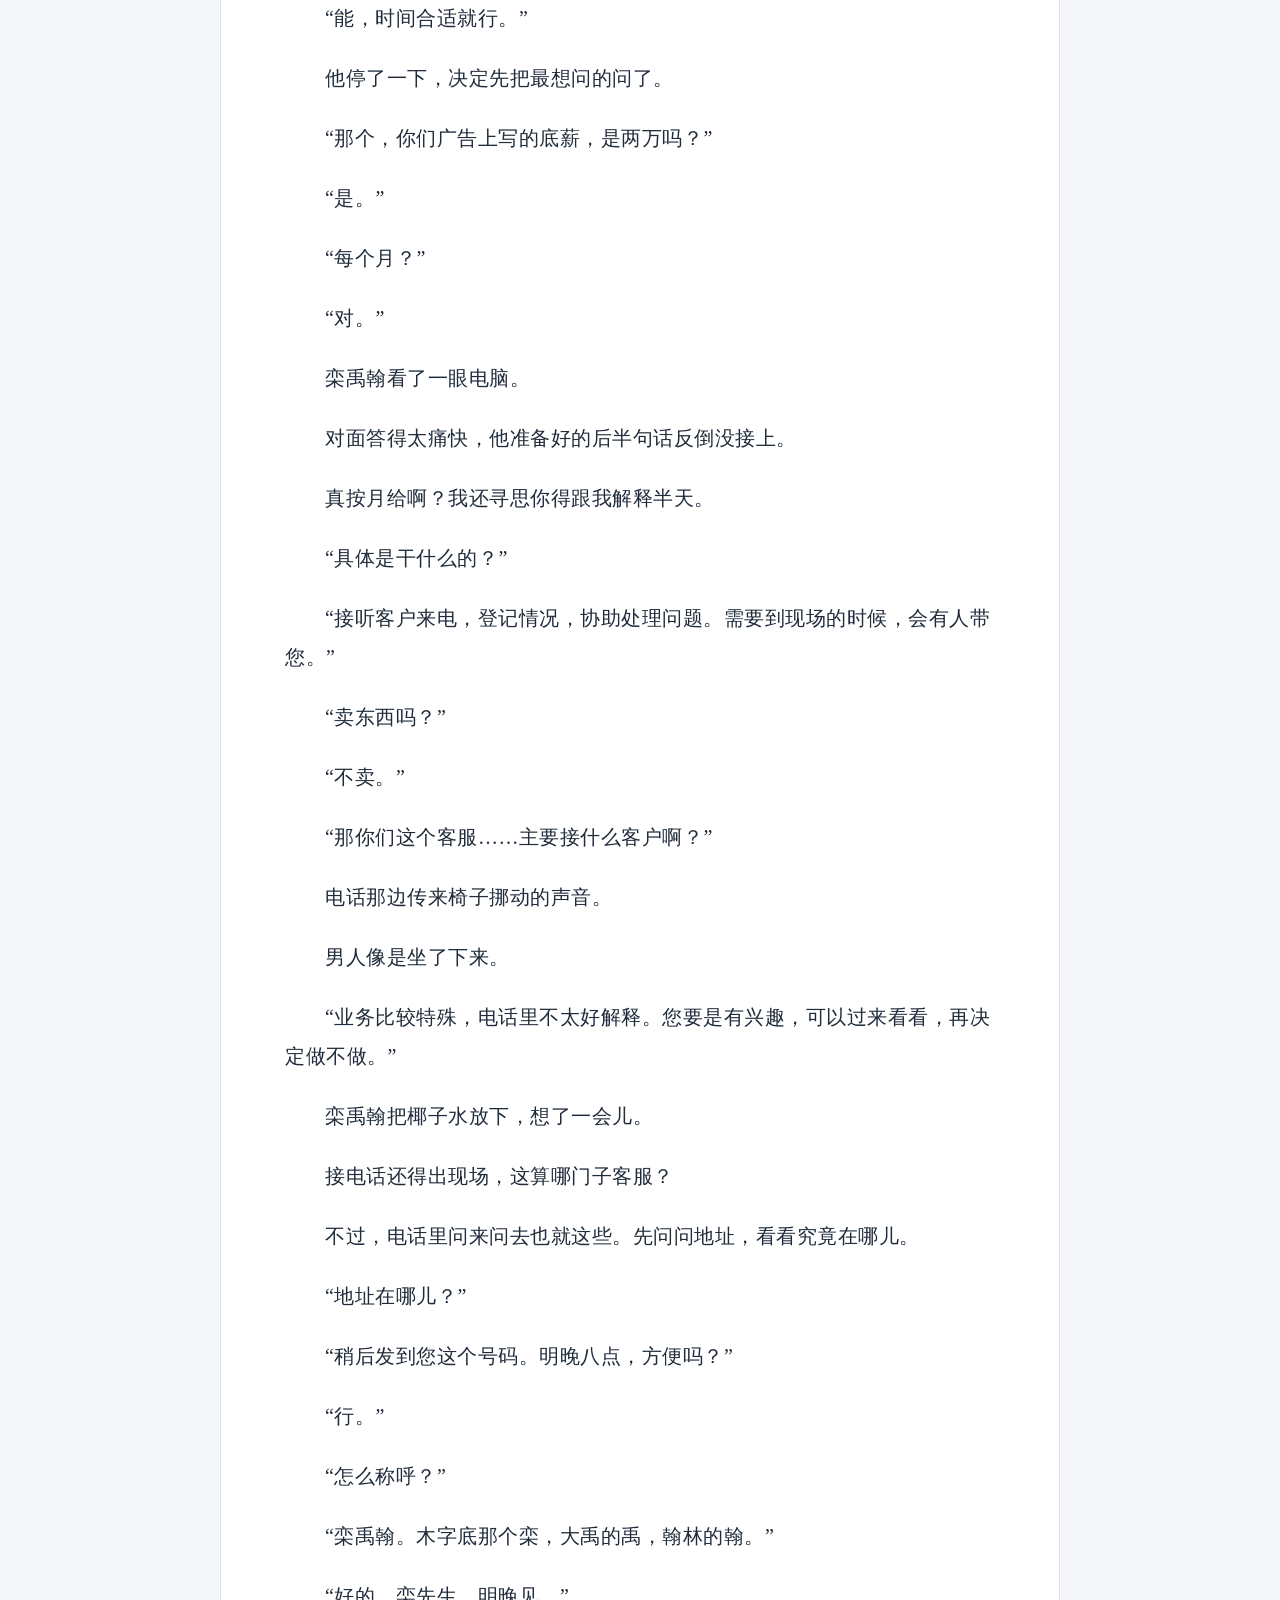
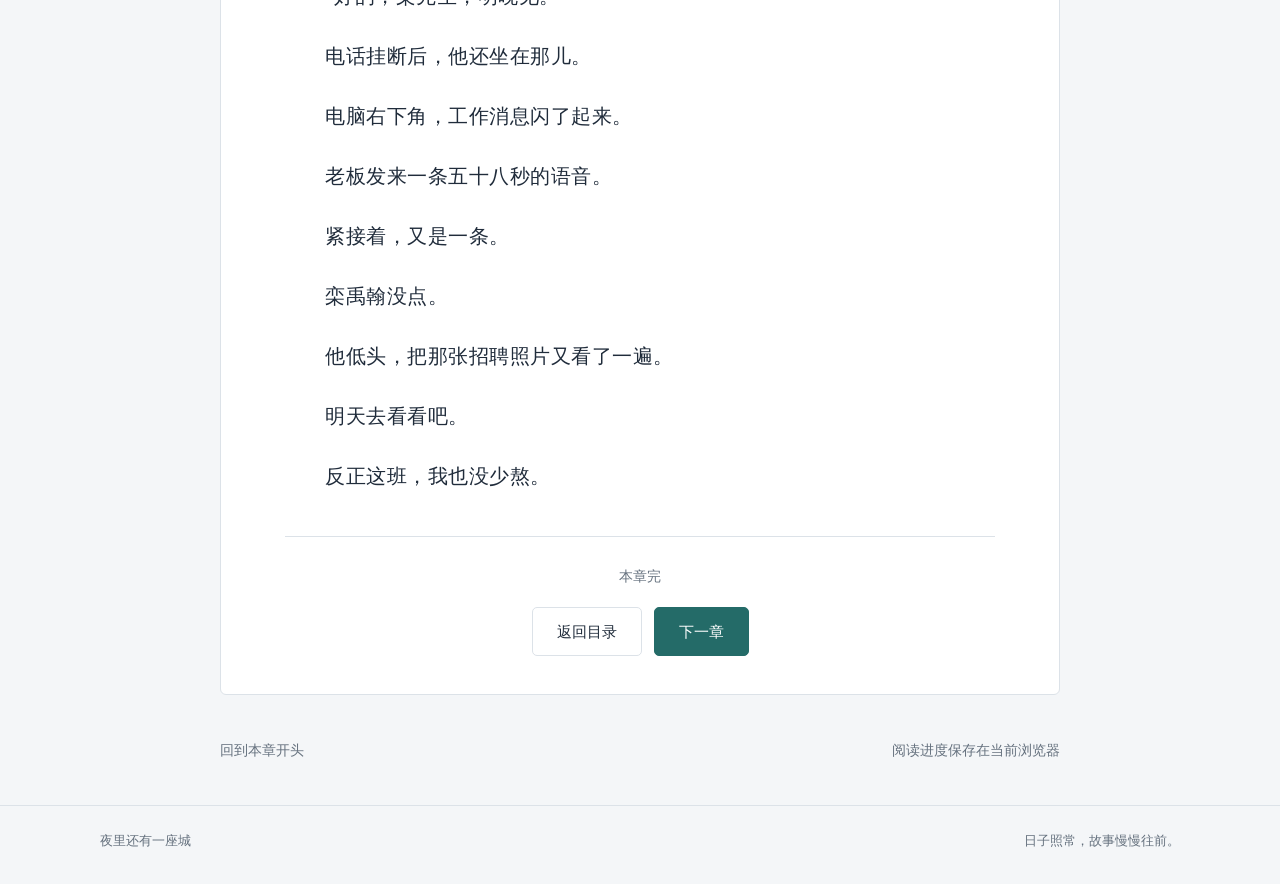
==== commit c4eb078c: "Rename chapter 1: 还有这好事儿？" ====
--- a/chapter-1.html
+++ b/chapter-1.html
@@ -1,2 +1,2 @@
 <!doctype html>
-<html lang="zh-CN"><head><meta charset="utf-8"><meta name="viewport" content="width=device-width, initial-scale=1"><meta name="theme-color" content="#172936"><meta name="description" content="找了份夜班客服，待遇不错。 我寻思，夜班我能熬，客户我能哄，麻烦点也不是不能干。 可这班上着上着，我就剩一个问题—— 你管这叫客服工作？！"><meta property="og:title" content="第一章 夜班 · 夜里还有一座城"><meta property="og:description" content="找了份夜班客服，待遇不错。 我寻思，夜班我能熬，客户我能哄，麻烦点也不是不能干。 可这班上着上着，我就剩一个问题—— 你管这叫客服工作？！"><meta property="og:image" content="cover.png"><title>第一章 夜班 · 夜里还有一座城</title><link rel="stylesheet" href="site.css"></head><body class="reader-page" data-chapter="chapter-1"><header class="site-header"><div class="wrap header-inner"><a class="brand" href="index.html"><span class="brand-mark" aria-hidden="true">夜</span><span>夜里还有一座城</span></a><nav class="header-nav" aria-label="主导航"><a class="home-nav" href="index.html">作品首页</a><a href="index.html#chapters">章节目录</a><button class="plain-btn" type="button" data-theme-toggle aria-label="切换到夜间模式"><span class="theme-icon" aria-hidden="true">☾</span><span class="theme-label">夜间模式</span></button></nav></div></header><div class="reader-toolbar"><div class="wrap reader-tools"><a class="reader-crumb" href="index.html#chapters">目录 / 第一章</a><div class="font-tools" aria-label="字号设置"><button type="button" id="font-smaller" aria-label="缩小字号">A−</button><output id="font-size" aria-live="polite">20 px</output><button type="button" id="font-larger" aria-label="增大字号">A＋</button></div></div><div class="progress-track" aria-hidden="true"><div class="progress-bar"></div></div></div><main id="main"><article class="reading-sheet"><div class="chapter-heading"><a class="eyebrow" href="index.html">夜里还有一座城</a><h1>第一章　夜班</h1><p class="meta">2026.11.21 更新 · 2,386 字 · 约 5 分钟</p></div><div class="resume-panel" id="resume-panel" hidden><span>上次读到 <span id="resume-percent"></span></span><div><button type="button" id="resume-button">接着读</button><button type="button" id="resume-dismiss">从头读</button></div></div><div class="prose"><p>闹钟响了。</p><p>栾禹翰闭着眼，把手伸到枕头旁边，摸了两下，没摸到手机。</p><p>铃声还在响。</p><p>他又往被子里摸，摸到一根充电线，顺着往外拽，拽出来一个空头。</p><p>“草。”</p><p>他翻了个身，往床底下看。</p><p>手机躺在拖鞋旁边，屏幕朝上。</p><p>他趴在床沿伸手去够，中指刚碰到手机壳，又把它往里推了一点。</p><p>栾禹翰维持着那个姿势，停了一会儿。</p><p>然后下床，跪在地上，把手机捞了出来。</p><p>行，起个床还得先给你磕一个。</p><p>十一点零七。</p><p>昨晚弄到三点多才睡，这会儿眼睛还有点睁不开。他关掉闹钟，顺势坐在床沿，准备缓缓。</p><p>就坐五分钟。我不躺回去，应该睡不着。</p><p>手机震了。</p><p>微信上几十条未读。</p><p>他点开工作群，往上一翻，满屏都是老板发来的语音。四十多秒的，五十多秒的，中间夹着几张截图，还有几条顶到六十秒，没说完，又接了一条。</p><p>最底下是一句：</p><p>“老三，起来看一下。”</p><p>他先点了语音转文字。</p><p>小圆圈转了一会儿，出来一大段话。他看了几行，又往上翻，想看看老板说的“这个”到底指哪个。</p><p>没找到。</p><p>哪个啊？一晚上发了四版，你说“这个”，我哪知道是哪个。</p><p>新的语音又跳了出来。</p><p>他坐在床沿，把手机拿远了一点。</p><p>“唉，又得干活了。”</p><p>他回了句“起来了”，拿着手机去了卫生间。</p><p>第一条说昨天弄的东西得改。</p><p>第二条解释为什么得改。</p><p>第三条说先别动，他再想想。</p><p>栾禹翰挤好牙膏，把牙刷塞进嘴里。</p><p>第四条，老板想好了，还是得改，但不能按刚才说的改。</p><p>他低头刷牙。</p><p>手机靠在洗手台边上，老板的声音从下面传出来，一句接着一句。说到一半，又绕回昨天晚上已经讨论过的事情。</p><p>他刷完牙，俯身捧水漱了口，又洗了把脸。</p><p>手机里还在说。</p><p>他把手擦干，往下翻了翻。</p><p>后面还有七条。</p><p>他看了眼最早那条的时间，九点十六。</p><p>我这还没醒，他都说两个小时了。</p><p>栾禹翰盯着屏幕，重新把毛巾挂好，拿着手机回了屋。</p><p>听完以后，他按住语音键。</p><p>“所以，现在就按最后那张图弄，前面的不用管了，是吧？”</p><p>对面很快回了个“对”。</p><p>他把电脑打开。</p><p>刚开始动手，老板又发来一条。</p><p>“你等会儿啊，我刚才又想了一下。”</p><p>栾禹翰把鼠标放下，往椅背上一靠。</p><p>“你想。”</p><p>正好，我也再醒醒。</p><hr aria-label="场景转换"><p>快一点的时候，他有点饿了。</p><p>点开外卖，先按价格排。</p><p>往下划了几家，又点进去看图片。便宜的几份翻来覆去差不多，想吃的加上配送费，价格又上去了。</p><p>他退回首页，重新翻了一遍。</p><p>还是那些。</p><p>他盯着配送费看了一会儿。</p><p>我就想吃口饭，还得凑个满减。算了，也没那么饿。</p><p>他把手机扣在桌上，拿起旁边的椰子水，晃了晃，还有一点。拧开盖子喝了两口，继续看电脑。</p><p>下午，群里发了游戏的收益数据。</p><p>栾禹翰点开，把几个数字看了一遍，又往上翻，找到前一天的。</p><p>没好多少。</p><p>他放大看了看，随后关掉图片。</p><p>这项目忙了这么些天，大家都指望收益能起来。游戏挣到钱，他们才能跟着结算；数字一直这么趴着，谁在群里说得再热闹也没用。</p><p>倒也不用一下挣多少，先起来点，让我知道这东西不是白忙活。</p><p>老板又开始发语音。</p><p>这回在分析原因。</p><p>栾禹翰一边听，一边拿起椰子水，又喝了一口，已经空了。</p><p>他把空盒放在桌角，回了一句：“嗯，我先把刚才那个改完。”</p><p>再看右下角的时间，已经四点多了。</p><hr aria-label="场景转换"><p>晚上十一点多，事情总算暂时消停下来。</p><p>栾禹翰把改好的东西发出去，等了一会儿。</p><p>老板没回。</p><p>他点开聊天框，又看了一眼最后发出去的文件，确认没发错，便把窗口缩到下面。</p><p>肩膀有点僵。他往后靠，抬起胳膊伸了个懒腰，张着嘴打了个哈欠。</p><p>手机里有一条还款提醒。</p><p>他看了眼日期，划掉了。</p><p>知道了。你比我还惦记这事。</p><p>电脑屏幕还停在工作页面上。他想起下午那张收益截图，点开群，往上翻了翻。</p><p>没有新数据。</p><p>他又把群关了。</p><p>“爱咋咋地吧。”</p><p>说完，坐了几秒，又给老板补了一句：“弄完了，有问题再说。”</p><p>他起身去拿了盒椰子水，回来拧开盖子，喝了一大口。</p><p>今天先这样。我总得有点自己的时间吧。</p><p>栾禹翰调低音量，打开浏览器，从收藏夹里找到一个没写名字的网址。</p><p>页面转了半天。</p><p>他等着。</p><p>画面刚出来，一张广告就盖在了中间。</p><p class="advert"><strong>同城高薪招聘。</strong></p><p>他去点右上角的叉。</p><p>叉小得跟没有一样。</p><p>点下去，广告没关，又弹出来一个窗口。</p><p>“草，什么b玩意。”</p><p>他连着关了两个窗口，鼠标移回来，正要继续点，突然看见广告下面的一行字。</p><p class="advert"><strong>工作地点：辽宁省抚顺市。</strong></p><p>他停住了。</p><p>下面写着：</p><p class="advert"><strong>夜间客服专员。</strong></p><p class="advert"><strong>底薪20000元，夜班补贴另计。</strong></p><p>栾禹翰把椰子水放下，往前凑了凑。</p><p>又数了一遍零。</p><p>“客服，两万？”</p><p>抚顺什么时候有这行情了？我这是一天没出门，还是十年没出门？</p><p>他往下拉。</p><p>电话接听，信息登记，客户问题跟进，偶尔配合外勤。要求普通话标准，表达清晰，有耐心，能够适应夜间工作。有客服及播音相关经验者优先。</p><p>其他条件面议。</p><p>他看完，笑了一声。</p><p>“你咋不给二十万呢。”</p><p>鼠标已经移到关闭按钮上，没点。</p><p>万一呢。</p><p>这念头一冒出来，他自己都觉得有点没出息。刚才还嫌人家编得离谱，现在连叉都舍不得点了。</p><p>过了几秒，他又往上拉，重新看了一遍工作内容。</p><p>没写销售，也没写拉人。</p><p>地点确实是抚顺。</p><p>底下留着一个手机号，公司名字叫什么综合事务服务公司，没听说过。</p><p>他拿起手机，对着屏幕拍了张照片。</p><p>拍完，把广告关了。</p><p>原来的视频已经开始播放。他看了一会儿，伸手往前拖了拖进度，随后又拿起手机。</p><p>照片里，“20000”拍得很清楚。</p><p>他放大，仔细看了看前面的字。</p><p>是底薪。</p><p>不是最高，不是综合收入，也没写什么上不封顶。</p><p>“假的吧。”</p><p>他退出照片，打开拨号界面。</p><p>客服干过，播音学过。夜班具体什么时间还不知道，但问问总行。</p><p>我又不是打个电话就把自己卖了。问两句，要交钱就挂。</p><p>号码输完，他没立刻拨出去，先喝了一口椰子水。</p><p>又看了眼时间。</p><p>十一点四十七。</p><p>既然招夜班，这时候应该有人。</p><p>他按下拨号键。</p><p>响了三声，对面接了。</p><p>“您好，综合事务。”</p><p>一个男人的声音，有点哑。背景里窸窸窣窣的，像是在翻东西。</p><p>栾禹翰把腿收回来，坐直了一点。</p><p>“您好，我想问一下，你们现在还招客服吗？”</p><p>“招。您在哪儿看到的招聘？”</p><p>“网上。”</p><p>这就不用细说在哪个网了吧。</p><p>“有相关工作经验吗？”</p><p>“有，做过两年客服。以前学播音的。”</p><p>“夜班能接受吗？”</p><p>“能，时间合适就行。”</p><p>他停了一下，决定先把最想问的问了。</p><p>“那个，你们广告上写的底薪，是两万吗？”</p><p>“是。”</p><p>“每个月？”</p><p>“对。”</p><p>栾禹翰看了一眼电脑。</p><p>对面答得太痛快，他准备好的后半句话反倒没接上。</p><p>真按月给啊？我还寻思你得跟我解释半天。</p><p>“具体是干什么的？”</p><p>“接听客户来电，登记情况，协助处理问题。需要到现场的时候，会有人带您。”</p><p>“卖东西吗？”</p><p>“不卖。”</p><p>“那你们这个客服……主要接什么客户啊？”</p><p>电话那边传来椅子挪动的声音。</p><p>男人像是坐了下来。</p><p>“业务比较特殊，电话里不太好解释。您要是有兴趣，可以过来看看，再决定做不做。”</p><p>栾禹翰把椰子水放下，想了一会儿。</p><p>接电话还得出现场，这算哪门子客服？</p><p>不过，电话里问来问去也就这些。先问问地址，看看究竟在哪儿。</p><p>“地址在哪儿？”</p><p>“稍后发到您这个号码。明晚八点，方便吗？”</p><p>“行。”</p><p>“怎么称呼？”</p><p>“栾禹翰。木字底那个栾，大禹的禹，翰林的翰。”</p><p>“好的，栾先生，明晚见。”</p><p>电话挂断后，他还坐在那儿。</p><p>电脑右下角，工作消息闪了起来。</p><p>老板发来一条五十八秒的语音。</p><p>紧接着，又是一条。</p><p>栾禹翰没点。</p><p>他低头，把那张招聘照片又看了一遍。</p><p>明天去看看吧。</p><p>反正这班，我也没少熬。</p></div><div class="chapter-end"><p>本章完</p><nav class="end-nav" aria-label="章节导航"><a class="button" href="index.html#chapters">返回目录</a><a class="button primary" href="chapter-2.html">下一章</a></nav></div></article><div class="reader-bottom"><a href="#main">回到本章开头</a><span>阅读进度保存在当前浏览器</span></div></main><footer class="site-footer"><div class="wrap footer-inner"><span>夜里还有一座城</span><span>日子照常，故事慢慢往前。</span></div></footer><script id="chapter-index" type="application/json">{"chapter-1": "chapter-1.html", "chapter-2": "chapter-2.html"}</script><script src="site.js" defer></script></body></html>+<html lang="zh-CN"><head><meta charset="utf-8"><meta name="viewport" content="width=device-width, initial-scale=1"><meta name="theme-color" content="#172936"><meta name="description" content="找了份夜班客服，待遇不错。 我寻思，夜班我能熬，客户我能哄，麻烦点也不是不能干。 可这班上着上着，我就剩一个问题—— 你管这叫客服工作？！"><meta property="og:title" content="第一章 还有这好事儿？ · 夜里还有一座城"><meta property="og:description" content="找了份夜班客服，待遇不错。 我寻思，夜班我能熬，客户我能哄，麻烦点也不是不能干。 可这班上着上着，我就剩一个问题—— 你管这叫客服工作？！"><meta property="og:image" content="cover.png"><title>第一章 还有这好事儿？ · 夜里还有一座城</title><link rel="stylesheet" href="site.css"></head><body class="reader-page" data-chapter="chapter-1"><header class="site-header"><div class="wrap header-inner"><a class="brand" href="index.html"><span class="brand-mark" aria-hidden="true">夜</span><span>夜里还有一座城</span></a><nav class="header-nav" aria-label="主导航"><a class="home-nav" href="index.html">作品首页</a><a href="index.html#chapters">章节目录</a><button class="plain-btn" type="button" data-theme-toggle aria-label="切换到夜间模式"><span class="theme-icon" aria-hidden="true">☾</span><span class="theme-label">夜间模式</span></button></nav></div></header><div class="reader-toolbar"><div class="wrap reader-tools"><a class="reader-crumb" href="index.html#chapters">目录 / 第一章</a><div class="font-tools" aria-label="字号设置"><button type="button" id="font-smaller" aria-label="缩小字号">A−</button><output id="font-size" aria-live="polite">20 px</output><button type="button" id="font-larger" aria-label="增大字号">A＋</button></div></div><div class="progress-track" aria-hidden="true"><div class="progress-bar"></div></div></div><main id="main"><article class="reading-sheet"><div class="chapter-heading"><a class="eyebrow" href="index.html">夜里还有一座城</a><h1>第一章　还有这好事儿？</h1><p class="meta">2026.11.22 更新 · 2,386 字 · 约 5 分钟</p></div><div class="resume-panel" id="resume-panel" hidden><span>上次读到 <span id="resume-percent"></span></span><div><button type="button" id="resume-button">接着读</button><button type="button" id="resume-dismiss">从头读</button></div></div><div class="prose"><p>闹钟响了。</p><p>栾禹翰闭着眼，把手伸到枕头旁边，摸了两下，没摸到手机。</p><p>铃声还在响。</p><p>他又往被子里摸，摸到一根充电线，顺着往外拽，拽出来一个空头。</p><p>“草。”</p><p>他翻了个身，往床底下看。</p><p>手机躺在拖鞋旁边，屏幕朝上。</p><p>他趴在床沿伸手去够，中指刚碰到手机壳，又把它往里推了一点。</p><p>栾禹翰维持着那个姿势，停了一会儿。</p><p>然后下床，跪在地上，把手机捞了出来。</p><p>行，起个床还得先给你磕一个。</p><p>十一点零七。</p><p>昨晚弄到三点多才睡，这会儿眼睛还有点睁不开。他关掉闹钟，顺势坐在床沿，准备缓缓。</p><p>就坐五分钟。我不躺回去，应该睡不着。</p><p>手机震了。</p><p>微信上几十条未读。</p><p>他点开工作群，往上一翻，满屏都是老板发来的语音。四十多秒的，五十多秒的，中间夹着几张截图，还有几条顶到六十秒，没说完，又接了一条。</p><p>最底下是一句：</p><p>“老三，起来看一下。”</p><p>他先点了语音转文字。</p><p>小圆圈转了一会儿，出来一大段话。他看了几行，又往上翻，想看看老板说的“这个”到底指哪个。</p><p>没找到。</p><p>哪个啊？一晚上发了四版，你说“这个”，我哪知道是哪个。</p><p>新的语音又跳了出来。</p><p>他坐在床沿，把手机拿远了一点。</p><p>“唉，又得干活了。”</p><p>他回了句“起来了”，拿着手机去了卫生间。</p><p>第一条说昨天弄的东西得改。</p><p>第二条解释为什么得改。</p><p>第三条说先别动，他再想想。</p><p>栾禹翰挤好牙膏，把牙刷塞进嘴里。</p><p>第四条，老板想好了，还是得改，但不能按刚才说的改。</p><p>他低头刷牙。</p><p>手机靠在洗手台边上，老板的声音从下面传出来，一句接着一句。说到一半，又绕回昨天晚上已经讨论过的事情。</p><p>他刷完牙，俯身捧水漱了口，又洗了把脸。</p><p>手机里还在说。</p><p>他把手擦干，往下翻了翻。</p><p>后面还有七条。</p><p>他看了眼最早那条的时间，九点十六。</p><p>我这还没醒，他都说两个小时了。</p><p>栾禹翰盯着屏幕，重新把毛巾挂好，拿着手机回了屋。</p><p>听完以后，他按住语音键。</p><p>“所以，现在就按最后那张图弄，前面的不用管了，是吧？”</p><p>对面很快回了个“对”。</p><p>他把电脑打开。</p><p>刚开始动手，老板又发来一条。</p><p>“你等会儿啊，我刚才又想了一下。”</p><p>栾禹翰把鼠标放下，往椅背上一靠。</p><p>“你想。”</p><p>正好，我也再醒醒。</p><hr aria-label="场景转换"><p>快一点的时候，他有点饿了。</p><p>点开外卖，先按价格排。</p><p>往下划了几家，又点进去看图片。便宜的几份翻来覆去差不多，想吃的加上配送费，价格又上去了。</p><p>他退回首页，重新翻了一遍。</p><p>还是那些。</p><p>他盯着配送费看了一会儿。</p><p>我就想吃口饭，还得凑个满减。算了，也没那么饿。</p><p>他把手机扣在桌上，拿起旁边的椰子水，晃了晃，还有一点。拧开盖子喝了两口，继续看电脑。</p><p>下午，群里发了游戏的收益数据。</p><p>栾禹翰点开，把几个数字看了一遍，又往上翻，找到前一天的。</p><p>没好多少。</p><p>他放大看了看，随后关掉图片。</p><p>这项目忙了这么些天，大家都指望收益能起来。游戏挣到钱，他们才能跟着结算；数字一直这么趴着，谁在群里说得再热闹也没用。</p><p>倒也不用一下挣多少，先起来点，让我知道这东西不是白忙活。</p><p>老板又开始发语音。</p><p>这回在分析原因。</p><p>栾禹翰一边听，一边拿起椰子水，又喝了一口，已经空了。</p><p>他把空盒放在桌角，回了一句：“嗯，我先把刚才那个改完。”</p><p>再看右下角的时间，已经四点多了。</p><hr aria-label="场景转换"><p>晚上十一点多，事情总算暂时消停下来。</p><p>栾禹翰把改好的东西发出去，等了一会儿。</p><p>老板没回。</p><p>他点开聊天框，又看了一眼最后发出去的文件，确认没发错，便把窗口缩到下面。</p><p>肩膀有点僵。他往后靠，抬起胳膊伸了个懒腰，张着嘴打了个哈欠。</p><p>手机里有一条还款提醒。</p><p>他看了眼日期，划掉了。</p><p>知道了。你比我还惦记这事。</p><p>电脑屏幕还停在工作页面上。他想起下午那张收益截图，点开群，往上翻了翻。</p><p>没有新数据。</p><p>他又把群关了。</p><p>“爱咋咋地吧。”</p><p>说完，坐了几秒，又给老板补了一句：“弄完了，有问题再说。”</p><p>他起身去拿了盒椰子水，回来拧开盖子，喝了一大口。</p><p>今天先这样。我总得有点自己的时间吧。</p><p>栾禹翰调低音量，打开浏览器，从收藏夹里找到一个没写名字的网址。</p><p>页面转了半天。</p><p>他等着。</p><p>画面刚出来，一张广告就盖在了中间。</p><p class="advert"><strong>同城高薪招聘。</strong></p><p>他去点右上角的叉。</p><p>叉小得跟没有一样。</p><p>点下去，广告没关，又弹出来一个窗口。</p><p>“草，什么b玩意。”</p><p>他连着关了两个窗口，鼠标移回来，正要继续点，突然看见广告下面的一行字。</p><p class="advert"><strong>工作地点：辽宁省抚顺市。</strong></p><p>他停住了。</p><p>下面写着：</p><p class="advert"><strong>夜间客服专员。</strong></p><p class="advert"><strong>底薪20000元，夜班补贴另计。</strong></p><p>栾禹翰把椰子水放下，往前凑了凑。</p><p>又数了一遍零。</p><p>“客服，两万？”</p><p>抚顺什么时候有这行情了？我这是一天没出门，还是十年没出门？</p><p>他往下拉。</p><p>电话接听，信息登记，客户问题跟进，偶尔配合外勤。要求普通话标准，表达清晰，有耐心，能够适应夜间工作。有客服及播音相关经验者优先。</p><p>其他条件面议。</p><p>他看完，笑了一声。</p><p>“你咋不给二十万呢。”</p><p>鼠标已经移到关闭按钮上，没点。</p><p>万一呢。</p><p>这念头一冒出来，他自己都觉得有点没出息。刚才还嫌人家编得离谱，现在连叉都舍不得点了。</p><p>过了几秒，他又往上拉，重新看了一遍工作内容。</p><p>没写销售，也没写拉人。</p><p>地点确实是抚顺。</p><p>底下留着一个手机号，公司名字叫什么综合事务服务公司，没听说过。</p><p>他拿起手机，对着屏幕拍了张照片。</p><p>拍完，把广告关了。</p><p>原来的视频已经开始播放。他看了一会儿，伸手往前拖了拖进度，随后又拿起手机。</p><p>照片里，“20000”拍得很清楚。</p><p>他放大，仔细看了看前面的字。</p><p>是底薪。</p><p>不是最高，不是综合收入，也没写什么上不封顶。</p><p>“假的吧。”</p><p>他退出照片，打开拨号界面。</p><p>客服干过，播音学过。夜班具体什么时间还不知道，但问问总行。</p><p>我又不是打个电话就把自己卖了。问两句，要交钱就挂。</p><p>号码输完，他没立刻拨出去，先喝了一口椰子水。</p><p>又看了眼时间。</p><p>十一点四十七。</p><p>既然招夜班，这时候应该有人。</p><p>他按下拨号键。</p><p>响了三声，对面接了。</p><p>“您好，综合事务。”</p><p>一个男人的声音，有点哑。背景里窸窸窣窣的，像是在翻东西。</p><p>栾禹翰把腿收回来，坐直了一点。</p><p>“您好，我想问一下，你们现在还招客服吗？”</p><p>“招。您在哪儿看到的招聘？”</p><p>“网上。”</p><p>这就不用细说在哪个网了吧。</p><p>“有相关工作经验吗？”</p><p>“有，做过两年客服。以前学播音的。”</p><p>“夜班能接受吗？”</p><p>“能，时间合适就行。”</p><p>他停了一下，决定先把最想问的问了。</p><p>“那个，你们广告上写的底薪，是两万吗？”</p><p>“是。”</p><p>“每个月？”</p><p>“对。”</p><p>栾禹翰看了一眼电脑。</p><p>对面答得太痛快，他准备好的后半句话反倒没接上。</p><p>真按月给啊？我还寻思你得跟我解释半天。</p><p>“具体是干什么的？”</p><p>“接听客户来电，登记情况，协助处理问题。需要到现场的时候，会有人带您。”</p><p>“卖东西吗？”</p><p>“不卖。”</p><p>“那你们这个客服……主要接什么客户啊？”</p><p>电话那边传来椅子挪动的声音。</p><p>男人像是坐了下来。</p><p>“业务比较特殊，电话里不太好解释。您要是有兴趣，可以过来看看，再决定做不做。”</p><p>栾禹翰把椰子水放下，想了一会儿。</p><p>接电话还得出现场，这算哪门子客服？</p><p>不过，电话里问来问去也就这些。先问问地址，看看究竟在哪儿。</p><p>“地址在哪儿？”</p><p>“稍后发到您这个号码。明晚八点，方便吗？”</p><p>“行。”</p><p>“怎么称呼？”</p><p>“栾禹翰。木字底那个栾，大禹的禹，翰林的翰。”</p><p>“好的，栾先生，明晚见。”</p><p>电话挂断后，他还坐在那儿。</p><p>电脑右下角，工作消息闪了起来。</p><p>老板发来一条五十八秒的语音。</p><p>紧接着，又是一条。</p><p>栾禹翰没点。</p><p>他低头，把那张招聘照片又看了一遍。</p><p>明天去看看吧。</p><p>反正这班，我也没少熬。</p></div><div class="chapter-end"><p>本章完</p><nav class="end-nav" aria-label="章节导航"><a class="button" href="index.html#chapters">返回目录</a><a class="button primary" href="chapter-2.html">下一章</a></nav></div></article><div class="reader-bottom"><a href="#main">回到本章开头</a><span>阅读进度保存在当前浏览器</span></div></main><footer class="site-footer"><div class="wrap footer-inner"><span>夜里还有一座城</span><span>日子照常，故事慢慢往前。</span></div></footer><script id="chapter-index" type="application/json">{"chapter-1": "chapter-1.html", "chapter-2": "chapter-2.html", "chapter-3": "chapter-3.html"}</script><script src="site.js" defer></script></body></html>
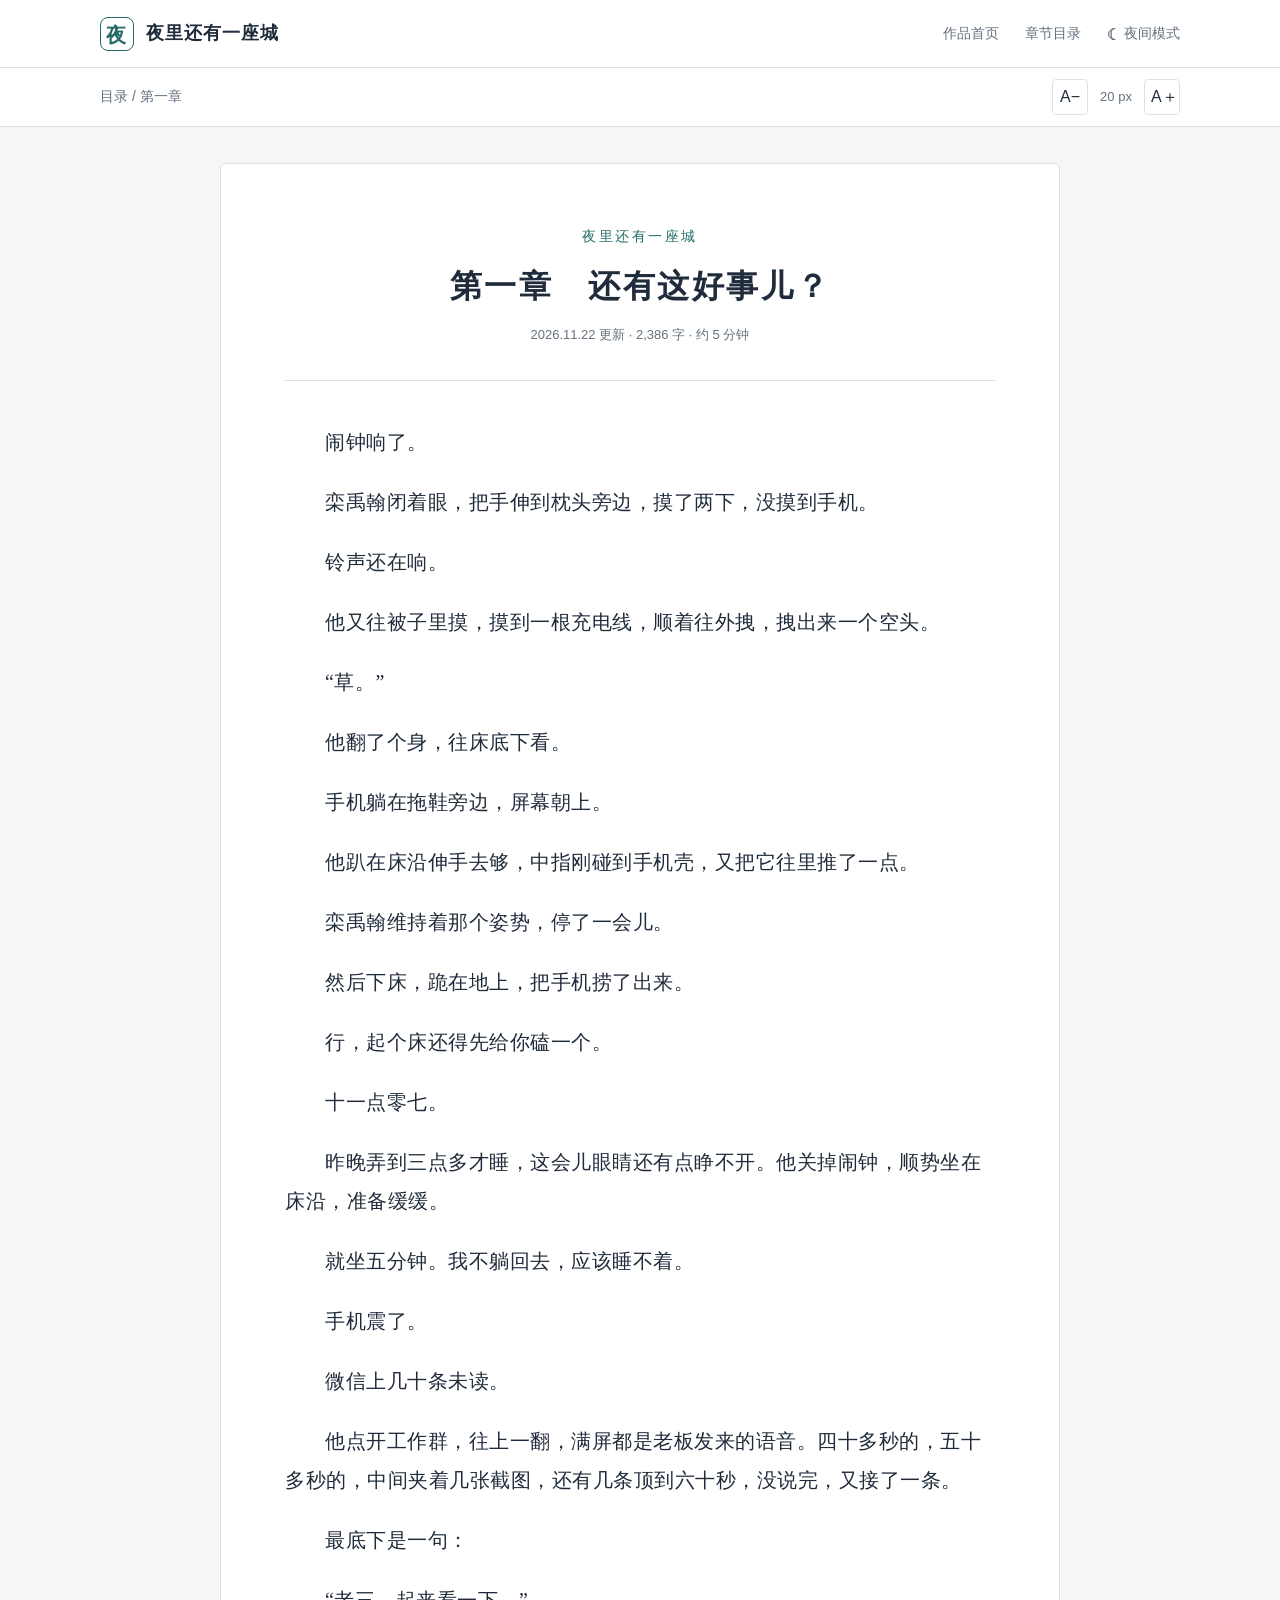
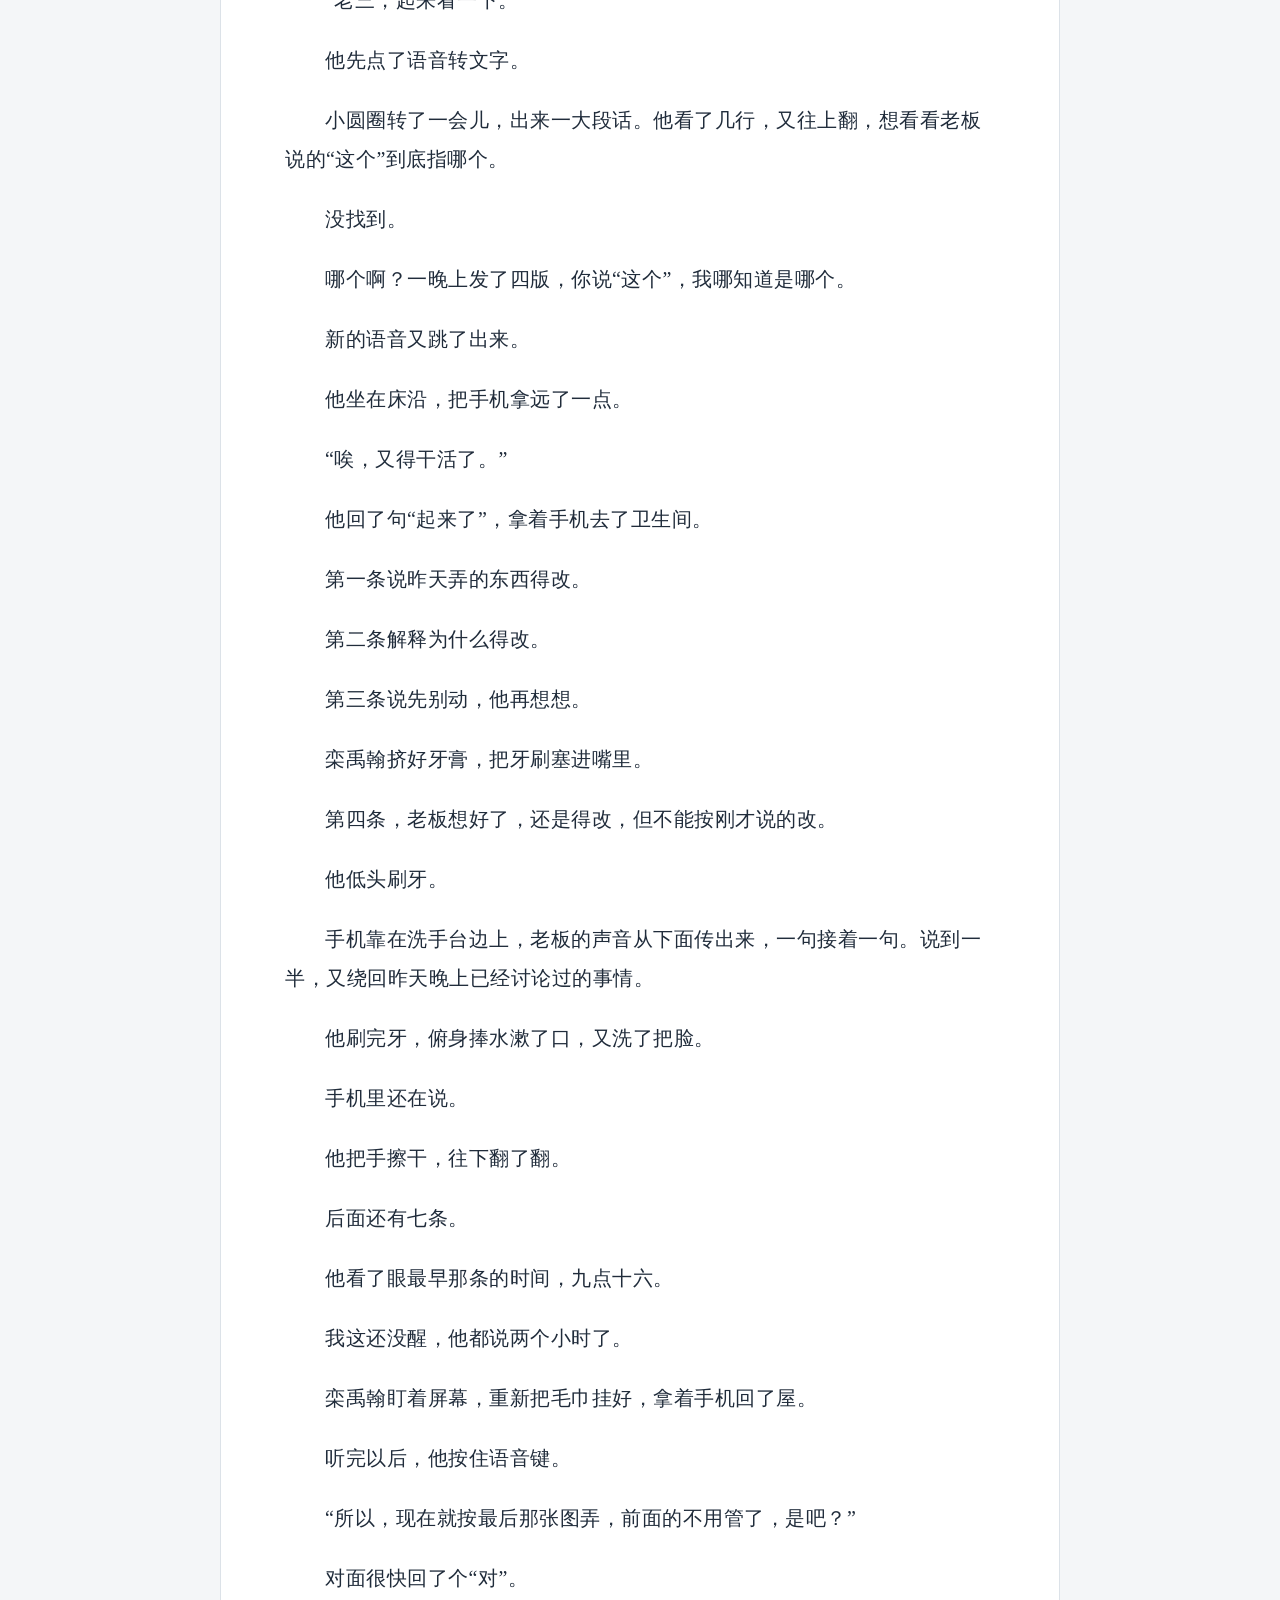
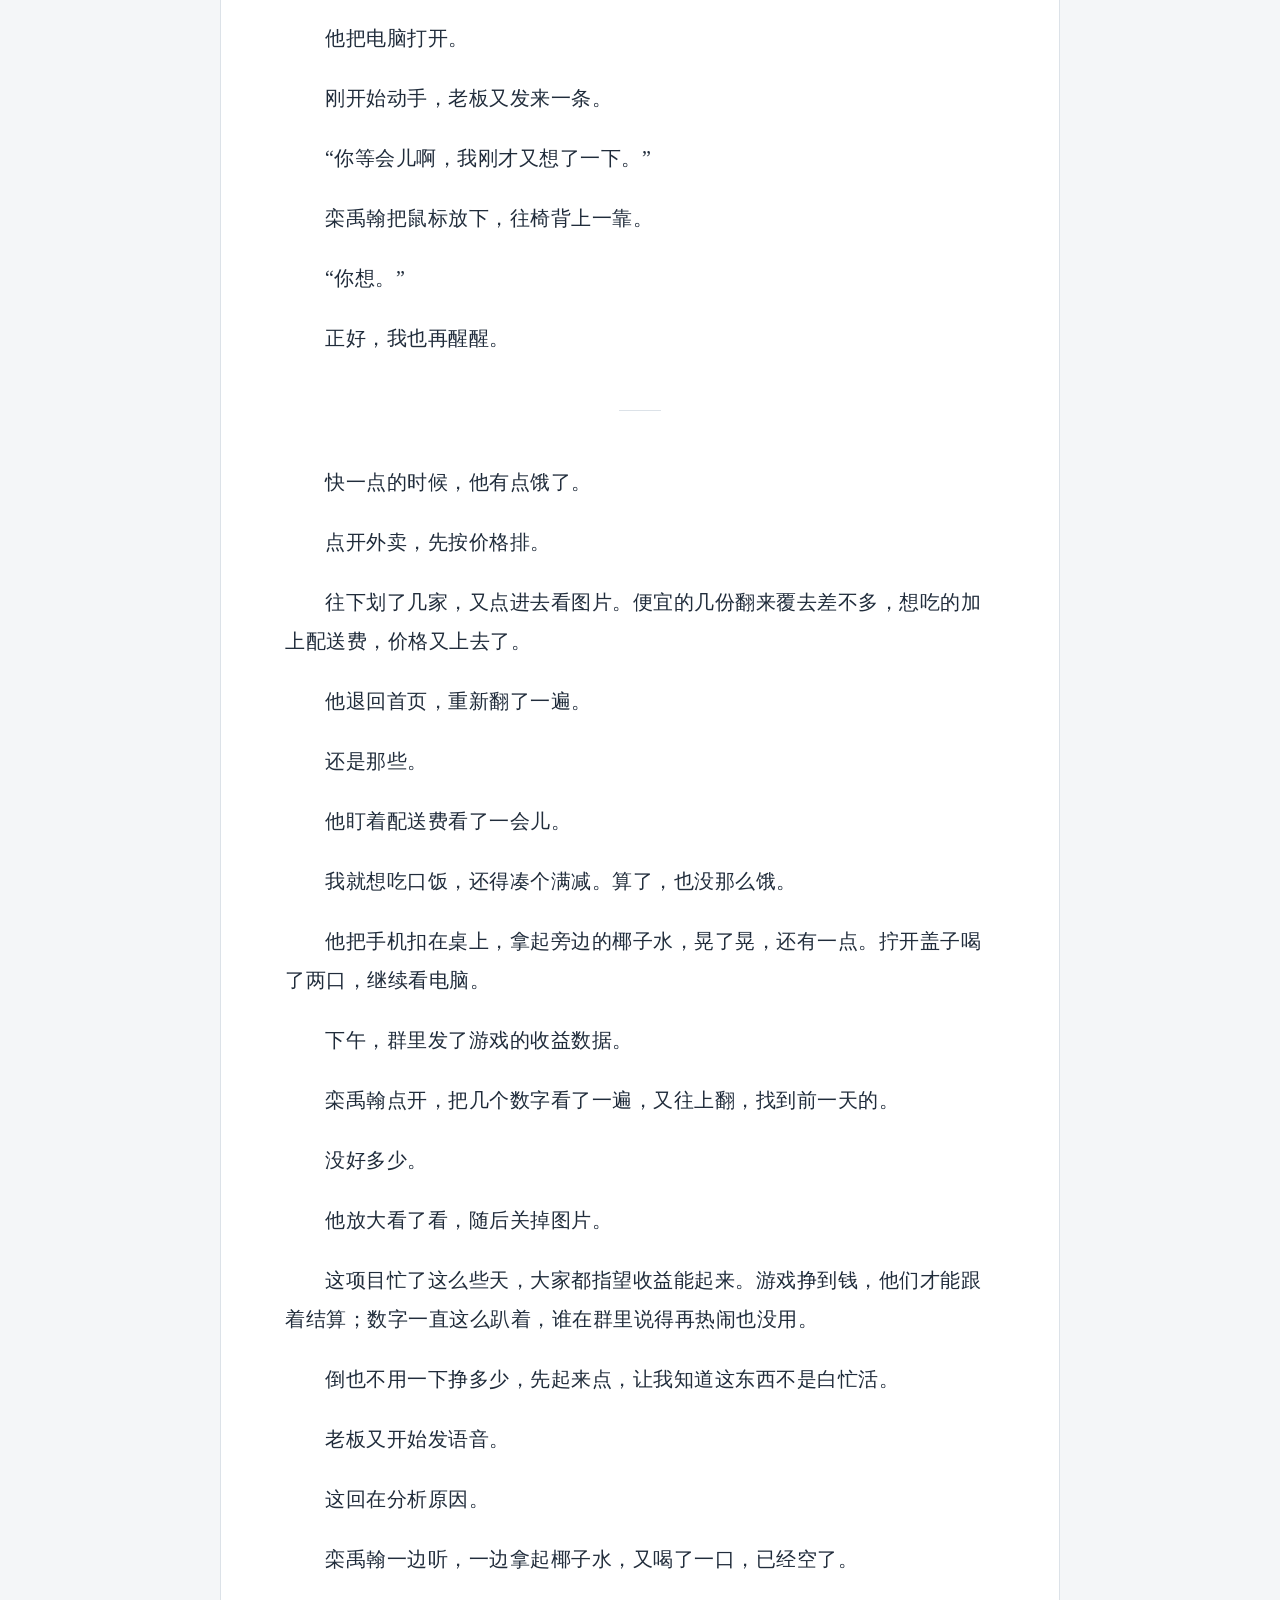
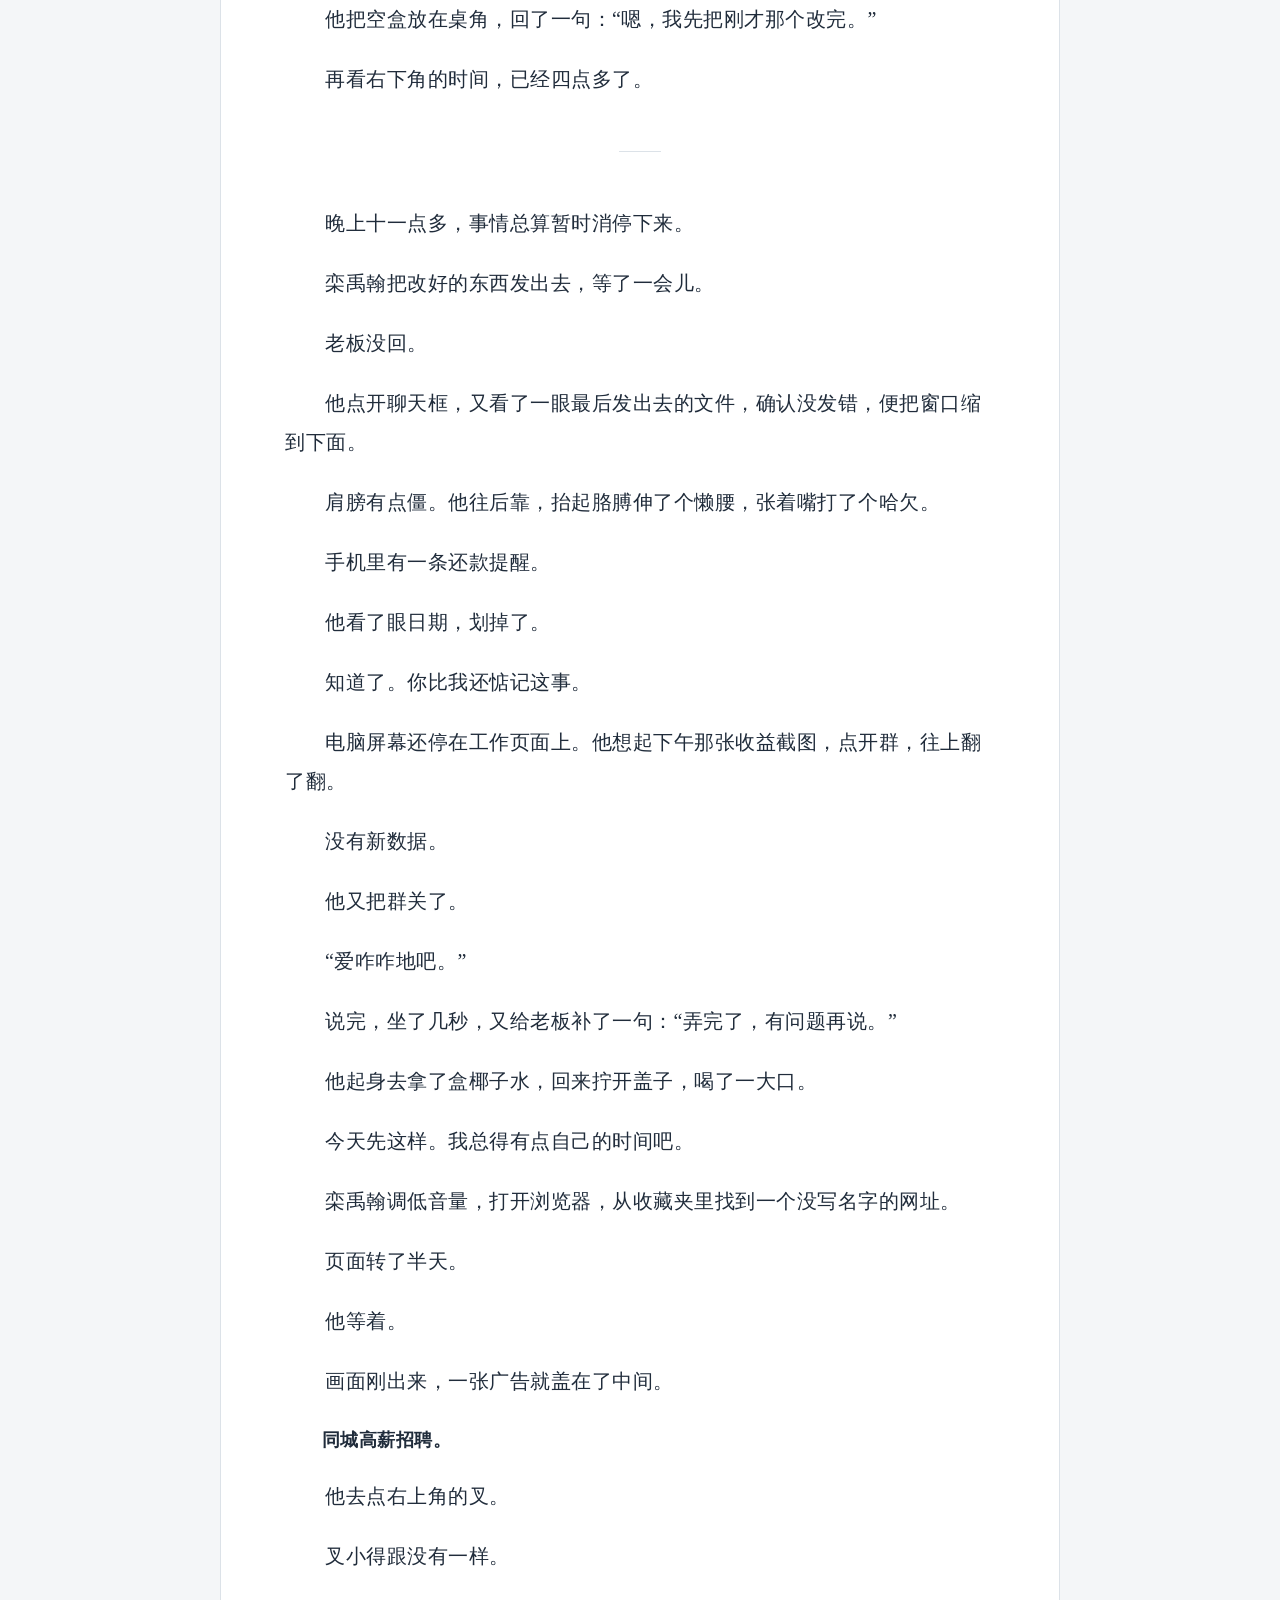
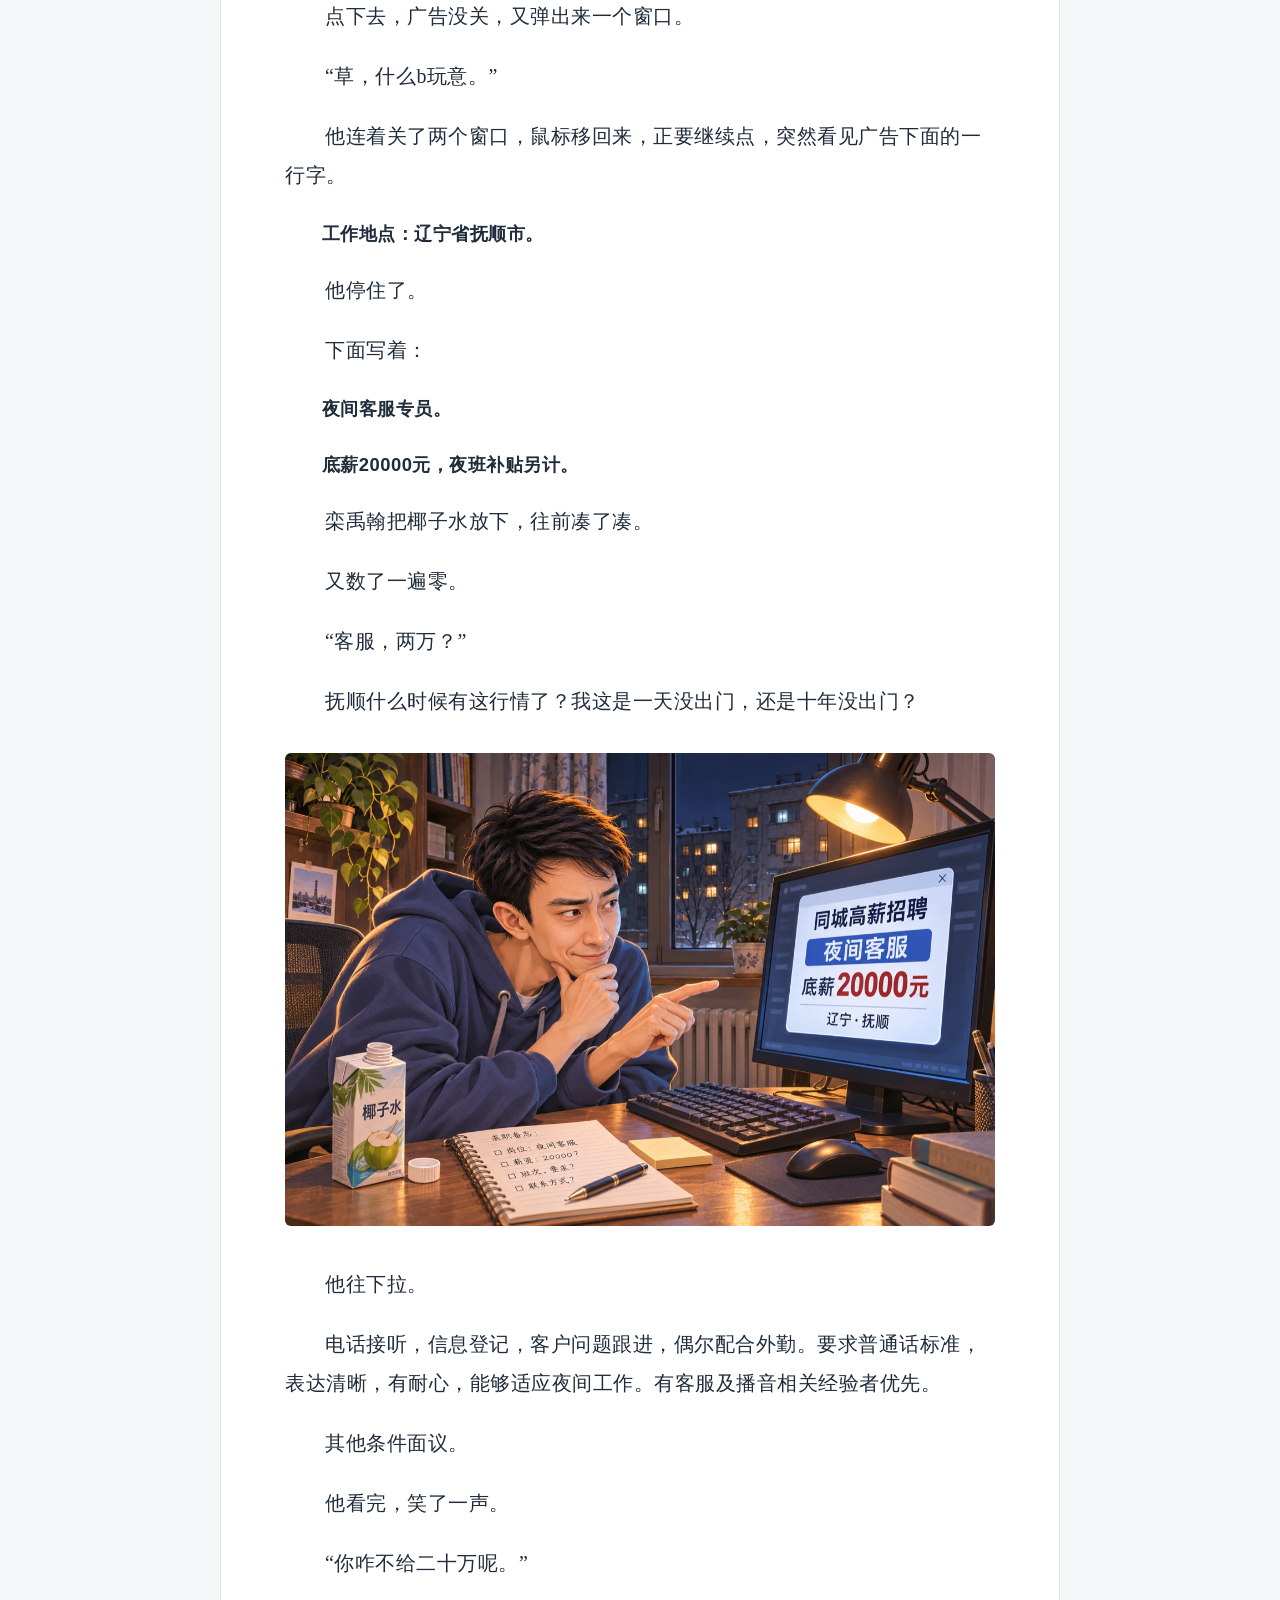
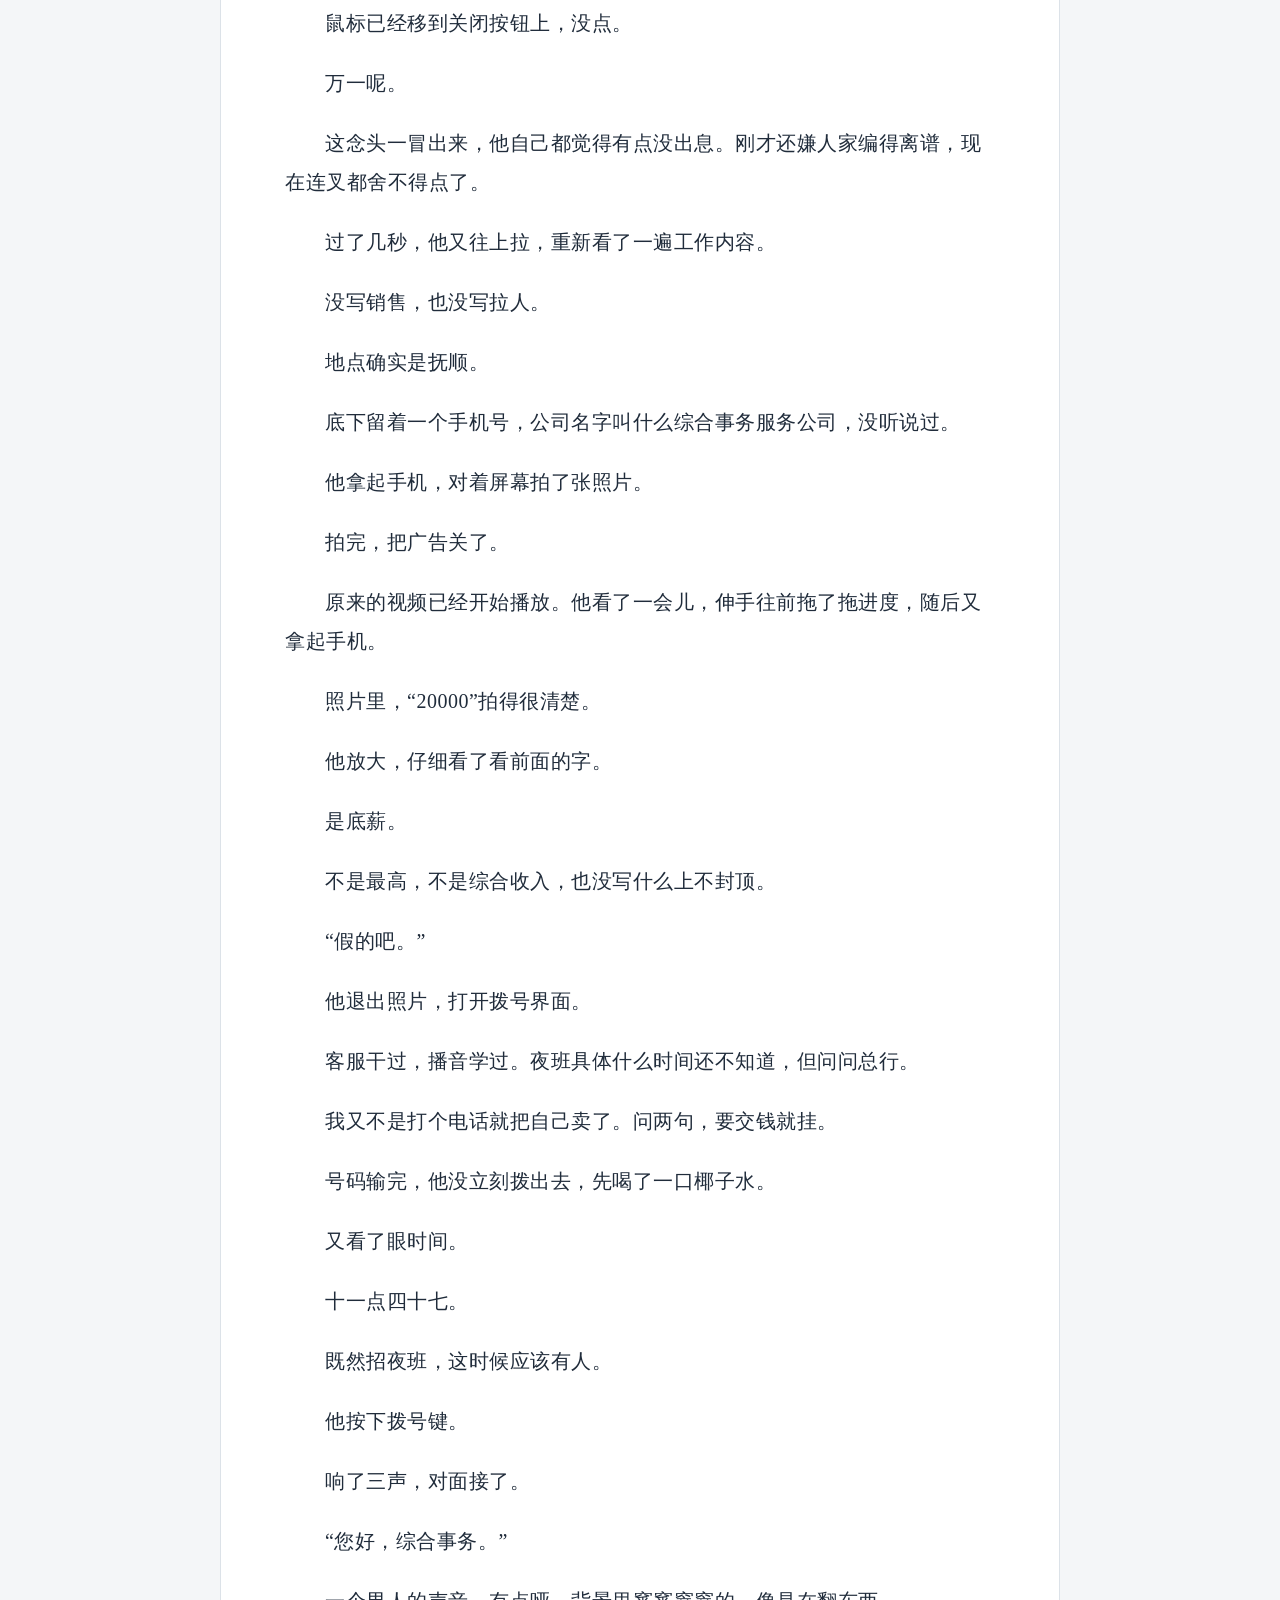
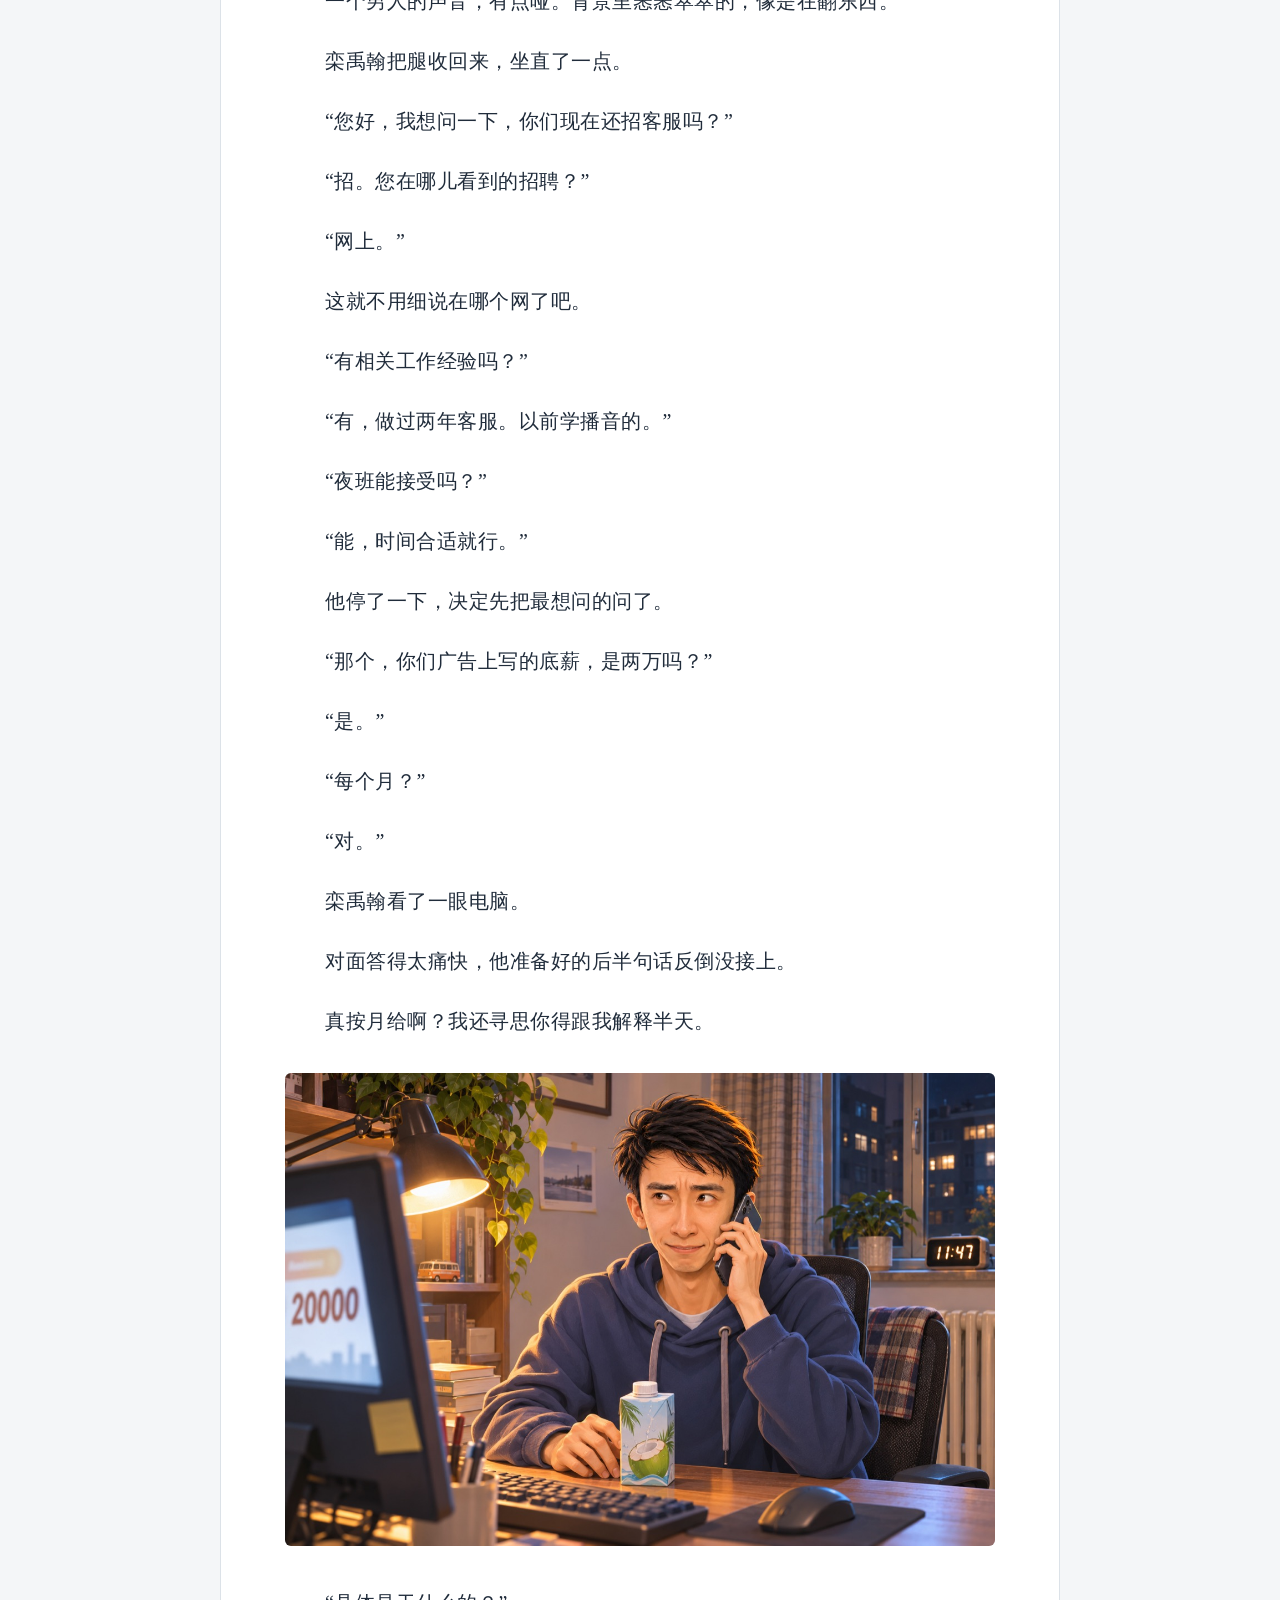
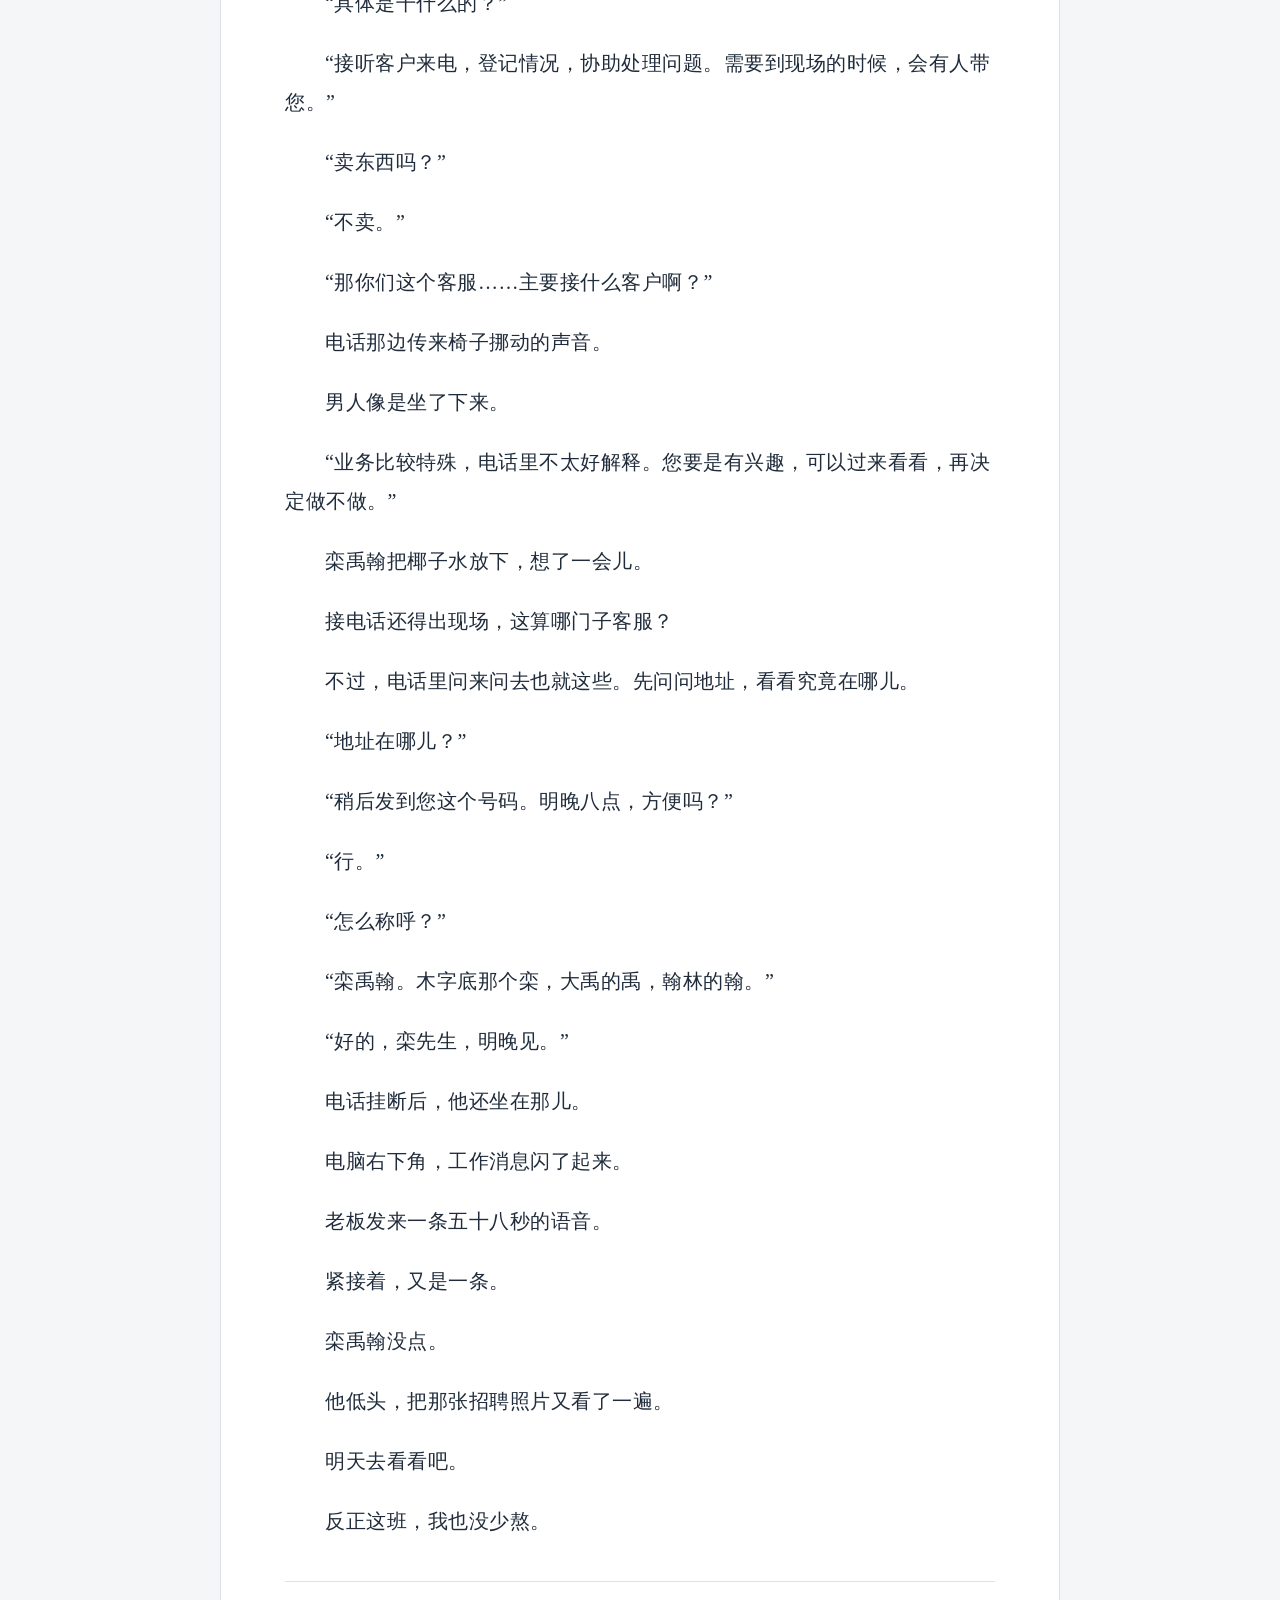
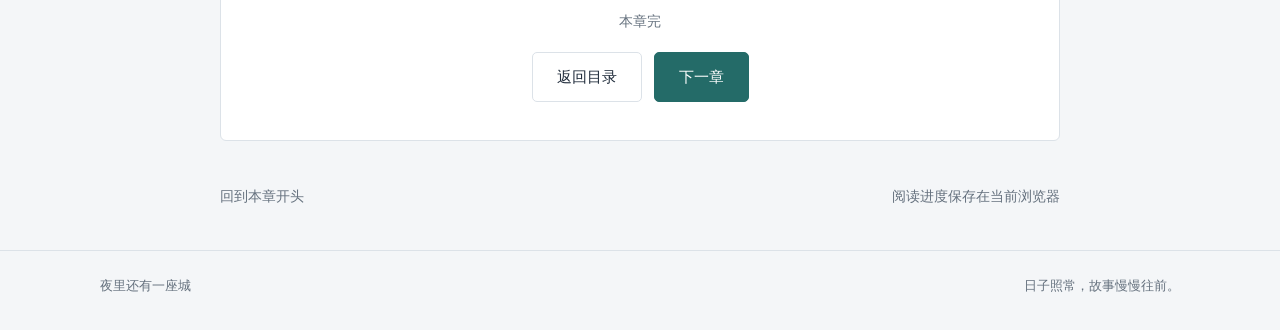
==== commit 50939c9d: "Add two inline illustrations to chapter 1" ====
--- a/chapter-1.html
+++ b/chapter-1.html
@@ -1,2 +1,73 @@
 <!doctype html>
-<html lang="zh-CN"><head><meta charset="utf-8"><meta name="viewport" content="width=device-width, initial-scale=1"><meta name="theme-color" content="#172936"><meta name="description" content="找了份夜班客服，待遇不错。 我寻思，夜班我能熬，客户我能哄，麻烦点也不是不能干。 可这班上着上着，我就剩一个问题—— 你管这叫客服工作？！"><meta property="og:title" content="第一章 还有这好事儿？ · 夜里还有一座城"><meta property="og:description" content="找了份夜班客服，待遇不错。 我寻思，夜班我能熬，客户我能哄，麻烦点也不是不能干。 可这班上着上着，我就剩一个问题—— 你管这叫客服工作？！"><meta property="og:image" content="cover.png"><title>第一章 还有这好事儿？ · 夜里还有一座城</title><link rel="stylesheet" href="site.css"></head><body class="reader-page" data-chapter="chapter-1"><header class="site-header"><div class="wrap header-inner"><a class="brand" href="index.html"><span class="brand-mark" aria-hidden="true">夜</span><span>夜里还有一座城</span></a><nav class="header-nav" aria-label="主导航"><a class="home-nav" href="index.html">作品首页</a><a href="index.html#chapters">章节目录</a><button class="plain-btn" type="button" data-theme-toggle aria-label="切换到夜间模式"><span class="theme-icon" aria-hidden="true">☾</span><span class="theme-label">夜间模式</span></button></nav></div></header><div class="reader-toolbar"><div class="wrap reader-tools"><a class="reader-crumb" href="index.html#chapters">目录 / 第一章</a><div class="font-tools" aria-label="字号设置"><button type="button" id="font-smaller" aria-label="缩小字号">A−</button><output id="font-size" aria-live="polite">20 px</output><button type="button" id="font-larger" aria-label="增大字号">A＋</button></div></div><div class="progress-track" aria-hidden="true"><div class="progress-bar"></div></div></div><main id="main"><article class="reading-sheet"><div class="chapter-heading"><a class="eyebrow" href="index.html">夜里还有一座城</a><h1>第一章　还有这好事儿？</h1><p class="meta">2026.11.22 更新 · 2,386 字 · 约 5 分钟</p></div><div class="resume-panel" id="resume-panel" hidden><span>上次读到 <span id="resume-percent"></span></span><div><button type="button" id="resume-button">接着读</button><button type="button" id="resume-dismiss">从头读</button></div></div><div class="prose"><p>闹钟响了。</p><p>栾禹翰闭着眼，把手伸到枕头旁边，摸了两下，没摸到手机。</p><p>铃声还在响。</p><p>他又往被子里摸，摸到一根充电线，顺着往外拽，拽出来一个空头。</p><p>“草。”</p><p>他翻了个身，往床底下看。</p><p>手机躺在拖鞋旁边，屏幕朝上。</p><p>他趴在床沿伸手去够，中指刚碰到手机壳，又把它往里推了一点。</p><p>栾禹翰维持着那个姿势，停了一会儿。</p><p>然后下床，跪在地上，把手机捞了出来。</p><p>行，起个床还得先给你磕一个。</p><p>十一点零七。</p><p>昨晚弄到三点多才睡，这会儿眼睛还有点睁不开。他关掉闹钟，顺势坐在床沿，准备缓缓。</p><p>就坐五分钟。我不躺回去，应该睡不着。</p><p>手机震了。</p><p>微信上几十条未读。</p><p>他点开工作群，往上一翻，满屏都是老板发来的语音。四十多秒的，五十多秒的，中间夹着几张截图，还有几条顶到六十秒，没说完，又接了一条。</p><p>最底下是一句：</p><p>“老三，起来看一下。”</p><p>他先点了语音转文字。</p><p>小圆圈转了一会儿，出来一大段话。他看了几行，又往上翻，想看看老板说的“这个”到底指哪个。</p><p>没找到。</p><p>哪个啊？一晚上发了四版，你说“这个”，我哪知道是哪个。</p><p>新的语音又跳了出来。</p><p>他坐在床沿，把手机拿远了一点。</p><p>“唉，又得干活了。”</p><p>他回了句“起来了”，拿着手机去了卫生间。</p><p>第一条说昨天弄的东西得改。</p><p>第二条解释为什么得改。</p><p>第三条说先别动，他再想想。</p><p>栾禹翰挤好牙膏，把牙刷塞进嘴里。</p><p>第四条，老板想好了，还是得改，但不能按刚才说的改。</p><p>他低头刷牙。</p><p>手机靠在洗手台边上，老板的声音从下面传出来，一句接着一句。说到一半，又绕回昨天晚上已经讨论过的事情。</p><p>他刷完牙，俯身捧水漱了口，又洗了把脸。</p><p>手机里还在说。</p><p>他把手擦干，往下翻了翻。</p><p>后面还有七条。</p><p>他看了眼最早那条的时间，九点十六。</p><p>我这还没醒，他都说两个小时了。</p><p>栾禹翰盯着屏幕，重新把毛巾挂好，拿着手机回了屋。</p><p>听完以后，他按住语音键。</p><p>“所以，现在就按最后那张图弄，前面的不用管了，是吧？”</p><p>对面很快回了个“对”。</p><p>他把电脑打开。</p><p>刚开始动手，老板又发来一条。</p><p>“你等会儿啊，我刚才又想了一下。”</p><p>栾禹翰把鼠标放下，往椅背上一靠。</p><p>“你想。”</p><p>正好，我也再醒醒。</p><hr aria-label="场景转换"><p>快一点的时候，他有点饿了。</p><p>点开外卖，先按价格排。</p><p>往下划了几家，又点进去看图片。便宜的几份翻来覆去差不多，想吃的加上配送费，价格又上去了。</p><p>他退回首页，重新翻了一遍。</p><p>还是那些。</p><p>他盯着配送费看了一会儿。</p><p>我就想吃口饭，还得凑个满减。算了，也没那么饿。</p><p>他把手机扣在桌上，拿起旁边的椰子水，晃了晃，还有一点。拧开盖子喝了两口，继续看电脑。</p><p>下午，群里发了游戏的收益数据。</p><p>栾禹翰点开，把几个数字看了一遍，又往上翻，找到前一天的。</p><p>没好多少。</p><p>他放大看了看，随后关掉图片。</p><p>这项目忙了这么些天，大家都指望收益能起来。游戏挣到钱，他们才能跟着结算；数字一直这么趴着，谁在群里说得再热闹也没用。</p><p>倒也不用一下挣多少，先起来点，让我知道这东西不是白忙活。</p><p>老板又开始发语音。</p><p>这回在分析原因。</p><p>栾禹翰一边听，一边拿起椰子水，又喝了一口，已经空了。</p><p>他把空盒放在桌角，回了一句：“嗯，我先把刚才那个改完。”</p><p>再看右下角的时间，已经四点多了。</p><hr aria-label="场景转换"><p>晚上十一点多，事情总算暂时消停下来。</p><p>栾禹翰把改好的东西发出去，等了一会儿。</p><p>老板没回。</p><p>他点开聊天框，又看了一眼最后发出去的文件，确认没发错，便把窗口缩到下面。</p><p>肩膀有点僵。他往后靠，抬起胳膊伸了个懒腰，张着嘴打了个哈欠。</p><p>手机里有一条还款提醒。</p><p>他看了眼日期，划掉了。</p><p>知道了。你比我还惦记这事。</p><p>电脑屏幕还停在工作页面上。他想起下午那张收益截图，点开群，往上翻了翻。</p><p>没有新数据。</p><p>他又把群关了。</p><p>“爱咋咋地吧。”</p><p>说完，坐了几秒，又给老板补了一句：“弄完了，有问题再说。”</p><p>他起身去拿了盒椰子水，回来拧开盖子，喝了一大口。</p><p>今天先这样。我总得有点自己的时间吧。</p><p>栾禹翰调低音量，打开浏览器，从收藏夹里找到一个没写名字的网址。</p><p>页面转了半天。</p><p>他等着。</p><p>画面刚出来，一张广告就盖在了中间。</p><p class="advert"><strong>同城高薪招聘。</strong></p><p>他去点右上角的叉。</p><p>叉小得跟没有一样。</p><p>点下去，广告没关，又弹出来一个窗口。</p><p>“草，什么b玩意。”</p><p>他连着关了两个窗口，鼠标移回来，正要继续点，突然看见广告下面的一行字。</p><p class="advert"><strong>工作地点：辽宁省抚顺市。</strong></p><p>他停住了。</p><p>下面写着：</p><p class="advert"><strong>夜间客服专员。</strong></p><p class="advert"><strong>底薪20000元，夜班补贴另计。</strong></p><p>栾禹翰把椰子水放下，往前凑了凑。</p><p>又数了一遍零。</p><p>“客服，两万？”</p><p>抚顺什么时候有这行情了？我这是一天没出门，还是十年没出门？</p><p>他往下拉。</p><p>电话接听，信息登记，客户问题跟进，偶尔配合外勤。要求普通话标准，表达清晰，有耐心，能够适应夜间工作。有客服及播音相关经验者优先。</p><p>其他条件面议。</p><p>他看完，笑了一声。</p><p>“你咋不给二十万呢。”</p><p>鼠标已经移到关闭按钮上，没点。</p><p>万一呢。</p><p>这念头一冒出来，他自己都觉得有点没出息。刚才还嫌人家编得离谱，现在连叉都舍不得点了。</p><p>过了几秒，他又往上拉，重新看了一遍工作内容。</p><p>没写销售，也没写拉人。</p><p>地点确实是抚顺。</p><p>底下留着一个手机号，公司名字叫什么综合事务服务公司，没听说过。</p><p>他拿起手机，对着屏幕拍了张照片。</p><p>拍完，把广告关了。</p><p>原来的视频已经开始播放。他看了一会儿，伸手往前拖了拖进度，随后又拿起手机。</p><p>照片里，“20000”拍得很清楚。</p><p>他放大，仔细看了看前面的字。</p><p>是底薪。</p><p>不是最高，不是综合收入，也没写什么上不封顶。</p><p>“假的吧。”</p><p>他退出照片，打开拨号界面。</p><p>客服干过，播音学过。夜班具体什么时间还不知道，但问问总行。</p><p>我又不是打个电话就把自己卖了。问两句，要交钱就挂。</p><p>号码输完，他没立刻拨出去，先喝了一口椰子水。</p><p>又看了眼时间。</p><p>十一点四十七。</p><p>既然招夜班，这时候应该有人。</p><p>他按下拨号键。</p><p>响了三声，对面接了。</p><p>“您好，综合事务。”</p><p>一个男人的声音，有点哑。背景里窸窸窣窣的，像是在翻东西。</p><p>栾禹翰把腿收回来，坐直了一点。</p><p>“您好，我想问一下，你们现在还招客服吗？”</p><p>“招。您在哪儿看到的招聘？”</p><p>“网上。”</p><p>这就不用细说在哪个网了吧。</p><p>“有相关工作经验吗？”</p><p>“有，做过两年客服。以前学播音的。”</p><p>“夜班能接受吗？”</p><p>“能，时间合适就行。”</p><p>他停了一下，决定先把最想问的问了。</p><p>“那个，你们广告上写的底薪，是两万吗？”</p><p>“是。”</p><p>“每个月？”</p><p>“对。”</p><p>栾禹翰看了一眼电脑。</p><p>对面答得太痛快，他准备好的后半句话反倒没接上。</p><p>真按月给啊？我还寻思你得跟我解释半天。</p><p>“具体是干什么的？”</p><p>“接听客户来电，登记情况，协助处理问题。需要到现场的时候，会有人带您。”</p><p>“卖东西吗？”</p><p>“不卖。”</p><p>“那你们这个客服……主要接什么客户啊？”</p><p>电话那边传来椅子挪动的声音。</p><p>男人像是坐了下来。</p><p>“业务比较特殊，电话里不太好解释。您要是有兴趣，可以过来看看，再决定做不做。”</p><p>栾禹翰把椰子水放下，想了一会儿。</p><p>接电话还得出现场，这算哪门子客服？</p><p>不过，电话里问来问去也就这些。先问问地址，看看究竟在哪儿。</p><p>“地址在哪儿？”</p><p>“稍后发到您这个号码。明晚八点，方便吗？”</p><p>“行。”</p><p>“怎么称呼？”</p><p>“栾禹翰。木字底那个栾，大禹的禹，翰林的翰。”</p><p>“好的，栾先生，明晚见。”</p><p>电话挂断后，他还坐在那儿。</p><p>电脑右下角，工作消息闪了起来。</p><p>老板发来一条五十八秒的语音。</p><p>紧接着，又是一条。</p><p>栾禹翰没点。</p><p>他低头，把那张招聘照片又看了一遍。</p><p>明天去看看吧。</p><p>反正这班，我也没少熬。</p></div><div class="chapter-end"><p>本章完</p><nav class="end-nav" aria-label="章节导航"><a class="button" href="index.html#chapters">返回目录</a><a class="button primary" href="chapter-2.html">下一章</a></nav></div></article><div class="reader-bottom"><a href="#main">回到本章开头</a><span>阅读进度保存在当前浏览器</span></div></main><footer class="site-footer"><div class="wrap footer-inner"><span>夜里还有一座城</span><span>日子照常，故事慢慢往前。</span></div></footer><script id="chapter-index" type="application/json">{"chapter-1": "chapter-1.html", "chapter-2": "chapter-2.html", "chapter-3": "chapter-3.html"}</script><script src="site.js" defer></script></body></html>
+<html lang="zh-CN"><head><meta charset="utf-8"><meta name="viewport" content="width=device-width, initial-scale=1"><meta name="theme-color" content="#172936"><meta name="description" content="找了份夜班客服，待遇不错。 我寻思，夜班我能熬，客户我能哄，麻烦点也不是不能干。 可这班上着上着，我就剩一个问题—— 你管这叫客服工作？！"><meta property="og:title" content="第一章 还有这好事儿？ · 夜里还有一座城"><meta property="og:description" content="找了份夜班客服，待遇不错。 我寻思，夜班我能熬，客户我能哄，麻烦点也不是不能干。 可这班上着上着，我就剩一个问题—— 你管这叫客服工作？！"><title>第一章 还有这好事儿？ · 夜里还有一座城</title><style>@charset "UTF-8";
+:root{color-scheme:light;--bg:#f4f6f8;--paper:#fff;--ink:#202c3b;--muted:#65717e;--line:#dce2e8;--accent:#246b68;--soft:#e9f2ef;--nav:#172936;--reader-size:20px}
+*{box-sizing:border-box}html{scroll-behavior:smooth;scroll-padding-top:100px}body{margin:0;background:var(--bg);color:var(--ink);font-family:-apple-system,BlinkMacSystemFont,"PingFang SC","Microsoft YaHei",sans-serif;line-height:1.7}body[data-theme=dark]{color-scheme:dark;--bg:#121a21;--paper:#1a252e;--ink:#e0e7eb;--muted:#a5b3bd;--line:#33414b;--accent:#8bcbc0;--soft:#263a3b;--nav:#dfe9ec}a{color:inherit;text-decoration:none}button{font:inherit;cursor:pointer}button,a{-webkit-tap-highlight-color:transparent}a:focus-visible,button:focus-visible{outline:3px solid #c68439;outline-offset:5px}button:disabled{opacity:.35;cursor:default}a,button{touch-action:manipulation}img{display:block;max-width:100%}.wrap{width:min(1080px,calc(100% - 64px));margin-inline:auto}.site-header{height:82px;border-bottom:1px solid var(--line);background:var(--paper)}.header-inner{height:100%;display:flex;align-items:center;justify-content:space-between;gap:24px}.brand{display:flex;align-items:center;gap:12px;font-size:18px;font-weight:650;letter-spacing:.06em}.brand-mark{width:34px;height:34px;display:grid;place-items:center;border:1px solid var(--accent);border-radius:8px;color:var(--accent);font-family:serif;font-size:20px}.header-nav{display:flex;align-items:center;gap:26px;font-size:14px;color:var(--muted)}.header-nav a:hover{color:var(--accent)}.plain-btn{border:0;background:transparent;color:var(--muted);padding:9px 0;display:inline-flex;align-items:center;gap:7px}.theme-icon{font-size:19px;line-height:1}.eyebrow{font-size:14px;letter-spacing:.18em;color:var(--accent);font-weight:600}.book-hero{display:grid;grid-template-columns:280px 1fr;gap:72px;align-items:center;padding:62px 40px 60px}.cover-wrap{position:relative;isolation:isolate}.cover-wrap:before{content:"";position:absolute;inset:16px -13px -13px 16px;background:var(--line);border-radius:3px;z-index:-1}.cover{width:280px;aspect-ratio:2/3;object-fit:cover;border-radius:3px;box-shadow:0 14px 32px #162b3a26}.book-title{font-family:"Songti SC","STSong","Noto Serif CJK SC",serif;font-size:clamp(36px,4vw,50px);font-weight:650;letter-spacing:.06em;line-height:1.25;margin:17px 0 13px;color:var(--nav)}.subtitle{font-size:16px;color:var(--muted);margin:0 0 23px}.tags{display:flex;gap:8px;flex-wrap:wrap}.tag{font-size:13px;line-height:1.5;padding:4px 10px;border:1px solid var(--line);border-radius:4px;color:var(--muted)}.tag.active{color:var(--accent);background:var(--soft);border-color:transparent}.description{font-size:16px;line-height:1.95;margin:22px 0 24px;max-width:570px}.actions{display:flex;gap:12px;flex-wrap:wrap}.button{padding:11px 24px;min-height:46px;display:inline-flex;justify-content:center;align-items:center;border-radius:5px;border:1px solid var(--line);background:var(--paper);font-size:15px}.button.primary{color:#fff;background:#246b68;border-color:#246b68}.button:hover{filter:brightness(.96)}.book-meta{font-size:13px;color:var(--muted);margin-top:20px;display:flex;gap:18px;flex-wrap:wrap}.catalog{background:var(--paper);border:1px solid var(--line);border-radius:8px;padding:30px 36px;margin-bottom:54px;scroll-margin-top:30px}.section-head{display:flex;align-items:baseline;justify-content:space-between;gap:20px;margin-bottom:17px}.section-head h2{font-size:22px;margin:0;font-weight:600}.section-head span{font-size:14px;color:var(--muted)}.chapter-list{list-style:none;margin:0;padding:0}.chapter-item{display:flex;gap:24px;align-items:center;justify-content:space-between;padding:22px 0;border-top:1px solid var(--line)}.chapter-item:hover .chapter-name{color:var(--accent)}.chapter-name{font-size:17px;font-weight:550}.chapter-label{color:var(--muted);font-size:14px;margin-right:20px;font-weight:400}.chapter-detail{font-size:14px;color:var(--muted);display:flex;gap:18px;align-items:center}.chapter-excerpt{font-size:14px;color:var(--muted);margin:7px 0 0;max-width:690px}.catalog-note{font-size:14px;color:var(--muted);padding-top:20px;border-top:1px solid var(--line);margin:0}.site-footer{font-size:13px;color:var(--muted);padding:24px 0 32px;border-top:1px solid var(--line)}.footer-inner{display:flex;justify-content:space-between;gap:20px;flex-wrap:wrap}.reader-page .site-header{height:68px}.reader-toolbar{position:sticky;top:0;z-index:10;border-bottom:1px solid var(--line);background:var(--paper)}.reader-tools{min-height:58px;display:flex;align-items:center;justify-content:space-between;gap:14px}.reader-crumb{font-size:14px;color:var(--muted)}.font-tools{display:flex;align-items:center;gap:9px;white-space:nowrap}.font-tools button{width:36px;height:36px;color:var(--ink);background:transparent;border:1px solid var(--line);border-radius:4px;font-size:16px}.font-tools output{font-size:13px;color:var(--muted);min-width:38px;text-align:center}.progress-track{position:absolute;left:0;bottom:-1px;height:2px;width:100%;pointer-events:none}.progress-bar{height:100%;background:var(--accent);width:0}.reading-sheet{background:var(--paper);max-width:840px;margin:36px auto 44px;border:1px solid var(--line);border-radius:6px;padding:58px 64px 38px}.chapter-heading{text-align:center;border-bottom:1px solid var(--line);padding-bottom:34px;margin-bottom:42px}.chapter-heading .eyebrow{font-size:14px;font-weight:400}.chapter-heading h1{font-family:"Songti SC","STSong",serif;line-height:1.4;font-size:32px;letter-spacing:.08em;font-weight:600;margin:15px 0}.chapter-heading .meta{font-size:13px;color:var(--muted);margin:0}.prose{font-family:"Songti SC","STSong","Noto Serif CJK SC",serif;font-size:var(--reader-size);line-height:1.95;overflow-wrap:break-word;letter-spacing:.025em}.prose p{margin:0 0 1.05em;text-indent:2em}.prose p.advert{font-family:-apple-system,BlinkMacSystemFont,"PingFang SC",sans-serif;font-size:.92em;font-weight:600}.prose hr{border:0;margin:2.6em auto;width:42px;height:1px;background:var(--line)}.chapter-end{border-top:1px solid var(--line);margin-top:40px;padding:28px 0 0;text-align:center}.chapter-end p{color:var(--muted);font-size:14px;margin:0 0 18px}.end-nav{display:flex;justify-content:center;gap:12px;flex-wrap:wrap}.reader-bottom{max-width:840px;margin:0 auto 42px;display:flex;justify-content:space-between;gap:18px;font-size:14px;color:var(--muted)}.resume-panel{background:var(--soft);color:var(--accent);border-radius:5px;padding:14px 18px;display:flex;align-items:center;justify-content:space-between;gap:16px;font-size:14px;margin-bottom:28px}.resume-panel button{border:0;background:transparent;color:inherit;text-decoration:underline;font-size:14px;padding:5px}.resume-panel[hidden], [hidden]{display:none!important}.noscript{padding:16px;text-align:center;font-size:14px;background:var(--soft)}
+.cover{height:auto}
+@media(min-width:1400px){.book-hero{gap:84px;padding-top:72px;padding-bottom:72px}}
+@media(max-width:800px){.wrap{width:calc(100% - 40px)}.book-hero{grid-template-columns:210px 1fr;gap:35px;padding:42px 0}.cover{width:210px}.book-title{font-size:36px}.description{font-size:15px}.book-meta{gap:10px}.catalog{padding:24px}.reading-sheet{margin:22px 20px;padding:42px 36px}.reader-bottom{padding-inline:20px}}
+@media(max-width:560px){.wrap{width:calc(100% - 32px)}.site-header{height:68px}.brand{font-size:16px;gap:9px}.brand-mark{width:29px;height:29px;font-size:17px}.header-nav{gap:16px;font-size:13px}.home-nav{display:none}.theme-label{display:none}.plain-btn{min-width:34px;min-height:40px;justify-content:center}.book-hero{grid-template-columns:1fr;gap:30px;padding:32px 4px}.cover-wrap{width:194px;margin:0 auto}.cover{width:194px}.book-title{font-size:35px;margin-top:12px}.book-intro{text-align:center}.eyebrow{font-size:13px}.tags,.actions,.book-meta{justify-content:center}.description{text-align:left;margin:20px 0 22px;line-height:1.9}.subtitle{font-size:14px;margin-bottom:17px}.actions .button{flex:1}.book-meta{font-size:12px;margin-top:16px;gap:15px}.catalog{padding:22px 20px;margin-top:6px;margin-bottom:30px;border-radius:6px}.section-head h2{font-size:20px}.chapter-item{align-items:flex-start;gap:12px}.chapter-name{font-size:16px}.chapter-label{display:block;font-size:13px;margin-bottom:3px}.chapter-detail{font-size:12px;flex-direction:column;gap:4px;align-items:flex-end;white-space:nowrap}.chapter-excerpt{font-size:13px;line-height:1.8;margin-top:10px}.footer-inner{justify-content:center;text-align:center;gap:4px}.footer-inner span{width:100%}.reader-page .site-header{height:60px}.reader-page .header-nav{gap:12px}.reader-crumb{font-size:13px}.reader-tools{min-height:54px}.font-tools{gap:5px}.font-tools button{width:33px;height:33px}.reading-sheet{margin:0;border:0;border-radius:0;padding:36px 23px 30px}.reader-page{background:var(--paper)}.chapter-heading{margin-bottom:32px;padding-bottom:26px}.chapter-heading h1{font-size:28px}.chapter-heading .meta{font-size:12px}.reader-bottom{padding-inline:23px;margin:8px auto 30px}.prose{line-height:1.95}.resume-panel{padding:11px 12px;font-size:13px}}
+@media(prefers-reduced-motion:reduce){html{scroll-behavior:auto}}
+
+/* Keep the short synopsis in its intended four paragraphs. */
+.description{white-space:pre-line}
+
+/* Chapter illustrations appear after their story beat, without changing prose. */
+.chapter-illustration{margin:2rem 0 2.4rem;line-height:1}
+.illustration-open{display:block;width:100%;padding:0;border:0;border-radius:6px;background:var(--soft);overflow:hidden;cursor:zoom-in}
+.illustration-open img{width:100%;height:auto;aspect-ratio:3/2;object-fit:contain}
+.image-viewer{position:fixed;inset:0;width:100vw;max-width:none;height:100dvh;max-height:none;margin:0;padding:56px 16px 20px;border:0;background:rgba(10,15,20,.96);color:white}
+.image-viewer[open]{display:flex;align-items:center;justify-content:center}
+.image-viewer::backdrop{background:rgba(0,0,0,.8)}
+.image-viewer img{max-width:100%;max-height:100%;width:auto;height:auto;object-fit:contain}
+.image-viewer-close{position:absolute;top:12px;right:16px;min-height:40px;min-width:64px;padding:6px 16px;border:1px solid #72808b;border-radius:5px;background:#25323e;color:white;font-size:16px}
+body.image-viewer-open{overflow:hidden}
+@media(max-width:560px){.chapter-illustration{margin:1.6rem 0 2rem}.image-viewer{padding:60px 8px 20px}}
+</style></head><body class="reader-page" data-chapter="chapter-1"><header class="site-header"><div class="wrap header-inner"><a class="brand" href="index.html"><span class="brand-mark" aria-hidden="true">夜</span><span>夜里还有一座城</span></a><nav class="header-nav" aria-label="主导航"><a class="home-nav" href="index.html">作品首页</a><a href="index.html#chapters">章节目录</a><button class="plain-btn" type="button" data-theme-toggle aria-label="切换到夜间模式"><span class="theme-icon" aria-hidden="true">☾</span><span class="theme-label">夜间模式</span></button></nav></div></header><div class="reader-toolbar"><div class="wrap reader-tools"><a class="reader-crumb" href="index.html#chapters">目录 / 第一章</a><div class="font-tools" aria-label="字号设置"><button type="button" id="font-smaller" aria-label="缩小字号">A−</button><output id="font-size" aria-live="polite">20 px</output><button type="button" id="font-larger" aria-label="增大字号">A＋</button></div></div><div class="progress-track" aria-hidden="true"><div class="progress-bar"></div></div></div><main id="main"><article class="reading-sheet"><div class="chapter-heading"><a class="eyebrow" href="index.html">夜里还有一座城</a><h1>第一章　还有这好事儿？</h1><p class="meta">2026.11.22 更新 · 2,386 字 · 约 5 分钟</p></div><div class="resume-panel" id="resume-panel" hidden><span>上次读到 <span id="resume-percent"></span></span><div><button type="button" id="resume-button">接着读</button><button type="button" id="resume-dismiss">从头读</button></div></div><div class="prose"><p>闹钟响了。</p><p>栾禹翰闭着眼，把手伸到枕头旁边，摸了两下，没摸到手机。</p><p>铃声还在响。</p><p>他又往被子里摸，摸到一根充电线，顺着往外拽，拽出来一个空头。</p><p>“草。”</p><p>他翻了个身，往床底下看。</p><p>手机躺在拖鞋旁边，屏幕朝上。</p><p>他趴在床沿伸手去够，中指刚碰到手机壳，又把它往里推了一点。</p><p>栾禹翰维持着那个姿势，停了一会儿。</p><p>然后下床，跪在地上，把手机捞了出来。</p><p>行，起个床还得先给你磕一个。</p><p>十一点零七。</p><p>昨晚弄到三点多才睡，这会儿眼睛还有点睁不开。他关掉闹钟，顺势坐在床沿，准备缓缓。</p><p>就坐五分钟。我不躺回去，应该睡不着。</p><p>手机震了。</p><p>微信上几十条未读。</p><p>他点开工作群，往上一翻，满屏都是老板发来的语音。四十多秒的，五十多秒的，中间夹着几张截图，还有几条顶到六十秒，没说完，又接了一条。</p><p>最底下是一句：</p><p>“老三，起来看一下。”</p><p>他先点了语音转文字。</p><p>小圆圈转了一会儿，出来一大段话。他看了几行，又往上翻，想看看老板说的“这个”到底指哪个。</p><p>没找到。</p><p>哪个啊？一晚上发了四版，你说“这个”，我哪知道是哪个。</p><p>新的语音又跳了出来。</p><p>他坐在床沿，把手机拿远了一点。</p><p>“唉，又得干活了。”</p><p>他回了句“起来了”，拿着手机去了卫生间。</p><p>第一条说昨天弄的东西得改。</p><p>第二条解释为什么得改。</p><p>第三条说先别动，他再想想。</p><p>栾禹翰挤好牙膏，把牙刷塞进嘴里。</p><p>第四条，老板想好了，还是得改，但不能按刚才说的改。</p><p>他低头刷牙。</p><p>手机靠在洗手台边上，老板的声音从下面传出来，一句接着一句。说到一半，又绕回昨天晚上已经讨论过的事情。</p><p>他刷完牙，俯身捧水漱了口，又洗了把脸。</p><p>手机里还在说。</p><p>他把手擦干，往下翻了翻。</p><p>后面还有七条。</p><p>他看了眼最早那条的时间，九点十六。</p><p>我这还没醒，他都说两个小时了。</p><p>栾禹翰盯着屏幕，重新把毛巾挂好，拿着手机回了屋。</p><p>听完以后，他按住语音键。</p><p>“所以，现在就按最后那张图弄，前面的不用管了，是吧？”</p><p>对面很快回了个“对”。</p><p>他把电脑打开。</p><p>刚开始动手，老板又发来一条。</p><p>“你等会儿啊，我刚才又想了一下。”</p><p>栾禹翰把鼠标放下，往椅背上一靠。</p><p>“你想。”</p><p>正好，我也再醒醒。</p><hr aria-label="场景转换"><p>快一点的时候，他有点饿了。</p><p>点开外卖，先按价格排。</p><p>往下划了几家，又点进去看图片。便宜的几份翻来覆去差不多，想吃的加上配送费，价格又上去了。</p><p>他退回首页，重新翻了一遍。</p><p>还是那些。</p><p>他盯着配送费看了一会儿。</p><p>我就想吃口饭，还得凑个满减。算了，也没那么饿。</p><p>他把手机扣在桌上，拿起旁边的椰子水，晃了晃，还有一点。拧开盖子喝了两口，继续看电脑。</p><p>下午，群里发了游戏的收益数据。</p><p>栾禹翰点开，把几个数字看了一遍，又往上翻，找到前一天的。</p><p>没好多少。</p><p>他放大看了看，随后关掉图片。</p><p>这项目忙了这么些天，大家都指望收益能起来。游戏挣到钱，他们才能跟着结算；数字一直这么趴着，谁在群里说得再热闹也没用。</p><p>倒也不用一下挣多少，先起来点，让我知道这东西不是白忙活。</p><p>老板又开始发语音。</p><p>这回在分析原因。</p><p>栾禹翰一边听，一边拿起椰子水，又喝了一口，已经空了。</p><p>他把空盒放在桌角，回了一句：“嗯，我先把刚才那个改完。”</p><p>再看右下角的时间，已经四点多了。</p><hr aria-label="场景转换"><p>晚上十一点多，事情总算暂时消停下来。</p><p>栾禹翰把改好的东西发出去，等了一会儿。</p><p>老板没回。</p><p>他点开聊天框，又看了一眼最后发出去的文件，确认没发错，便把窗口缩到下面。</p><p>肩膀有点僵。他往后靠，抬起胳膊伸了个懒腰，张着嘴打了个哈欠。</p><p>手机里有一条还款提醒。</p><p>他看了眼日期，划掉了。</p><p>知道了。你比我还惦记这事。</p><p>电脑屏幕还停在工作页面上。他想起下午那张收益截图，点开群，往上翻了翻。</p><p>没有新数据。</p><p>他又把群关了。</p><p>“爱咋咋地吧。”</p><p>说完，坐了几秒，又给老板补了一句：“弄完了，有问题再说。”</p><p>他起身去拿了盒椰子水，回来拧开盖子，喝了一大口。</p><p>今天先这样。我总得有点自己的时间吧。</p><p>栾禹翰调低音量，打开浏览器，从收藏夹里找到一个没写名字的网址。</p><p>页面转了半天。</p><p>他等着。</p><p>画面刚出来，一张广告就盖在了中间。</p><p class="advert"><strong>同城高薪招聘。</strong></p><p>他去点右上角的叉。</p><p>叉小得跟没有一样。</p><p>点下去，广告没关，又弹出来一个窗口。</p><p>“草，什么b玩意。”</p><p>他连着关了两个窗口，鼠标移回来，正要继续点，突然看见广告下面的一行字。</p><p class="advert"><strong>工作地点：辽宁省抚顺市。</strong></p><p>他停住了。</p><p>下面写着：</p><p class="advert"><strong>夜间客服专员。</strong></p><p class="advert"><strong>底薪20000元，夜班补贴另计。</strong></p><p>栾禹翰把椰子水放下，往前凑了凑。</p><p>又数了一遍零。</p><p>“客服，两万？”</p><p>抚顺什么时候有这行情了？我这是一天没出门，还是十年没出门？</p><figure class="chapter-illustration"><button type="button" class="illustration-open" aria-label="查看大图：三哥凑近电脑，半信半疑地看着底薪两万的夜间客服招聘启事。"><img src="[data-uri]